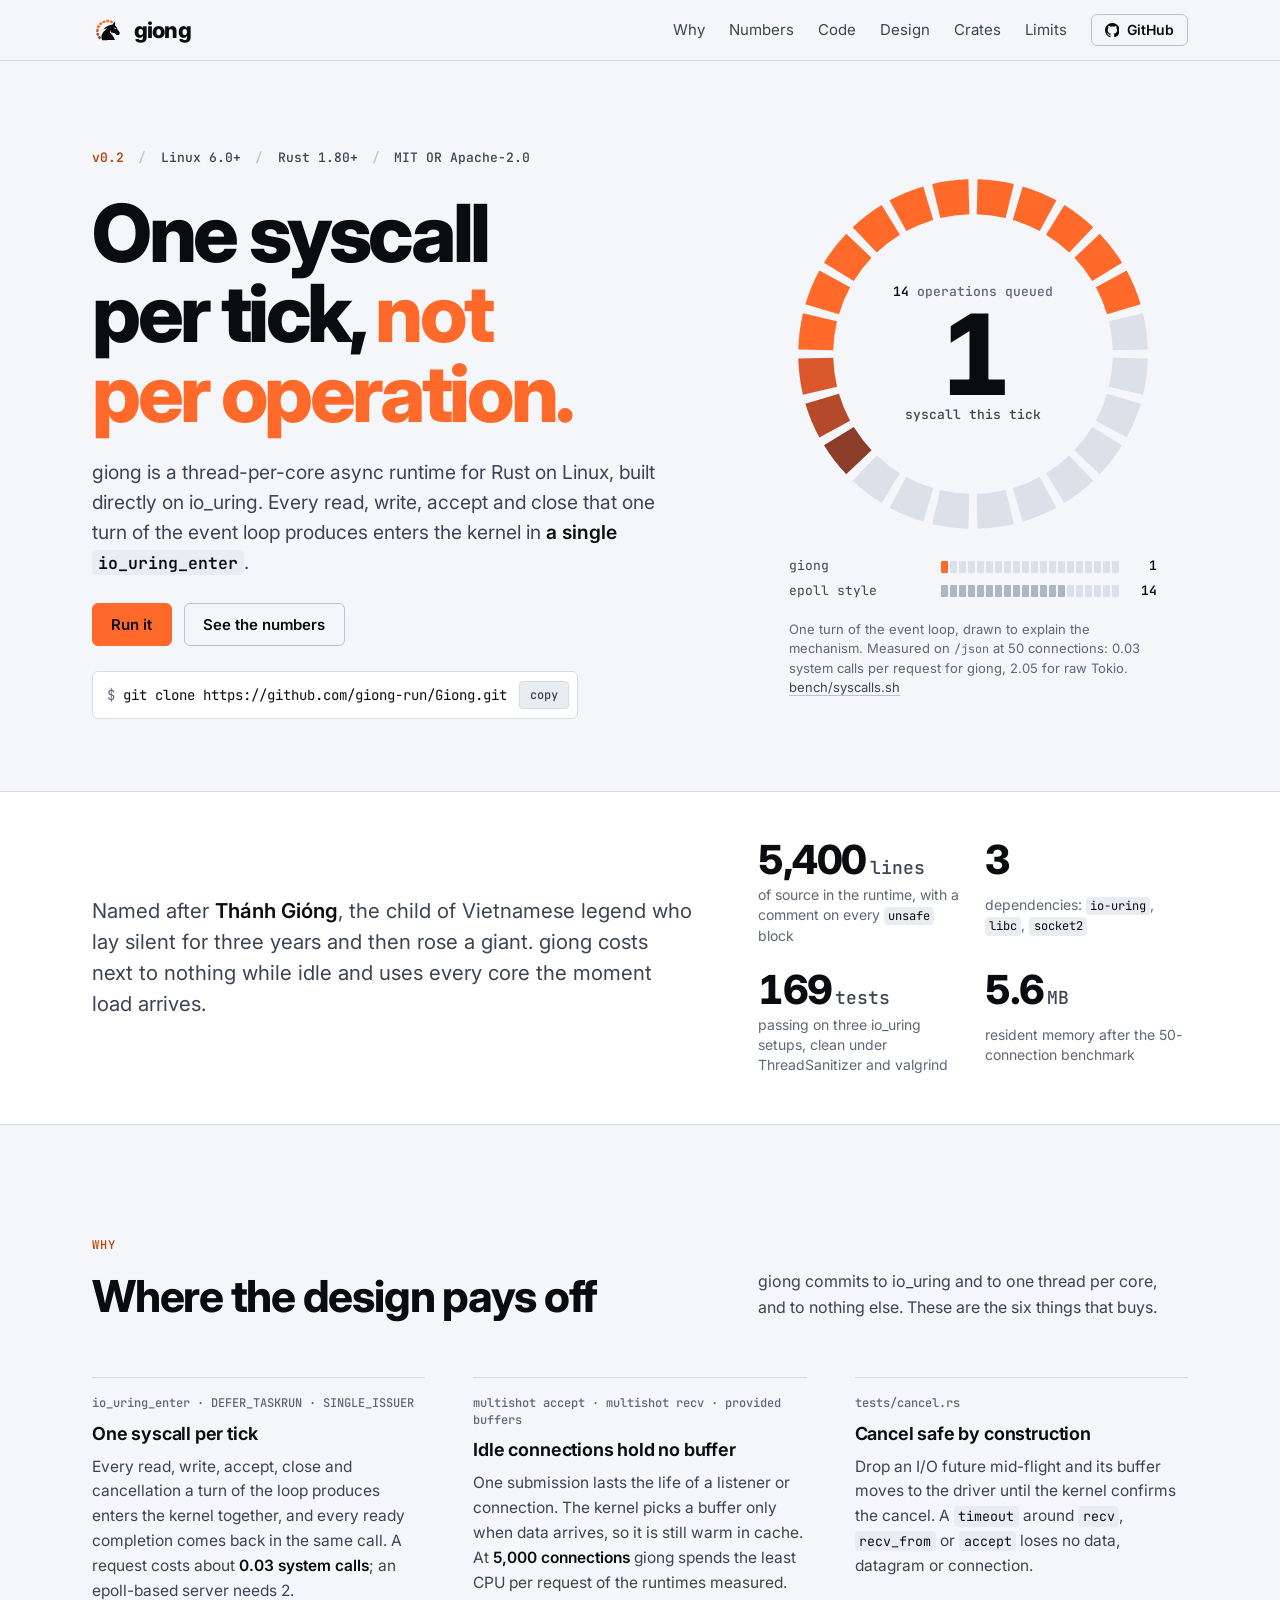
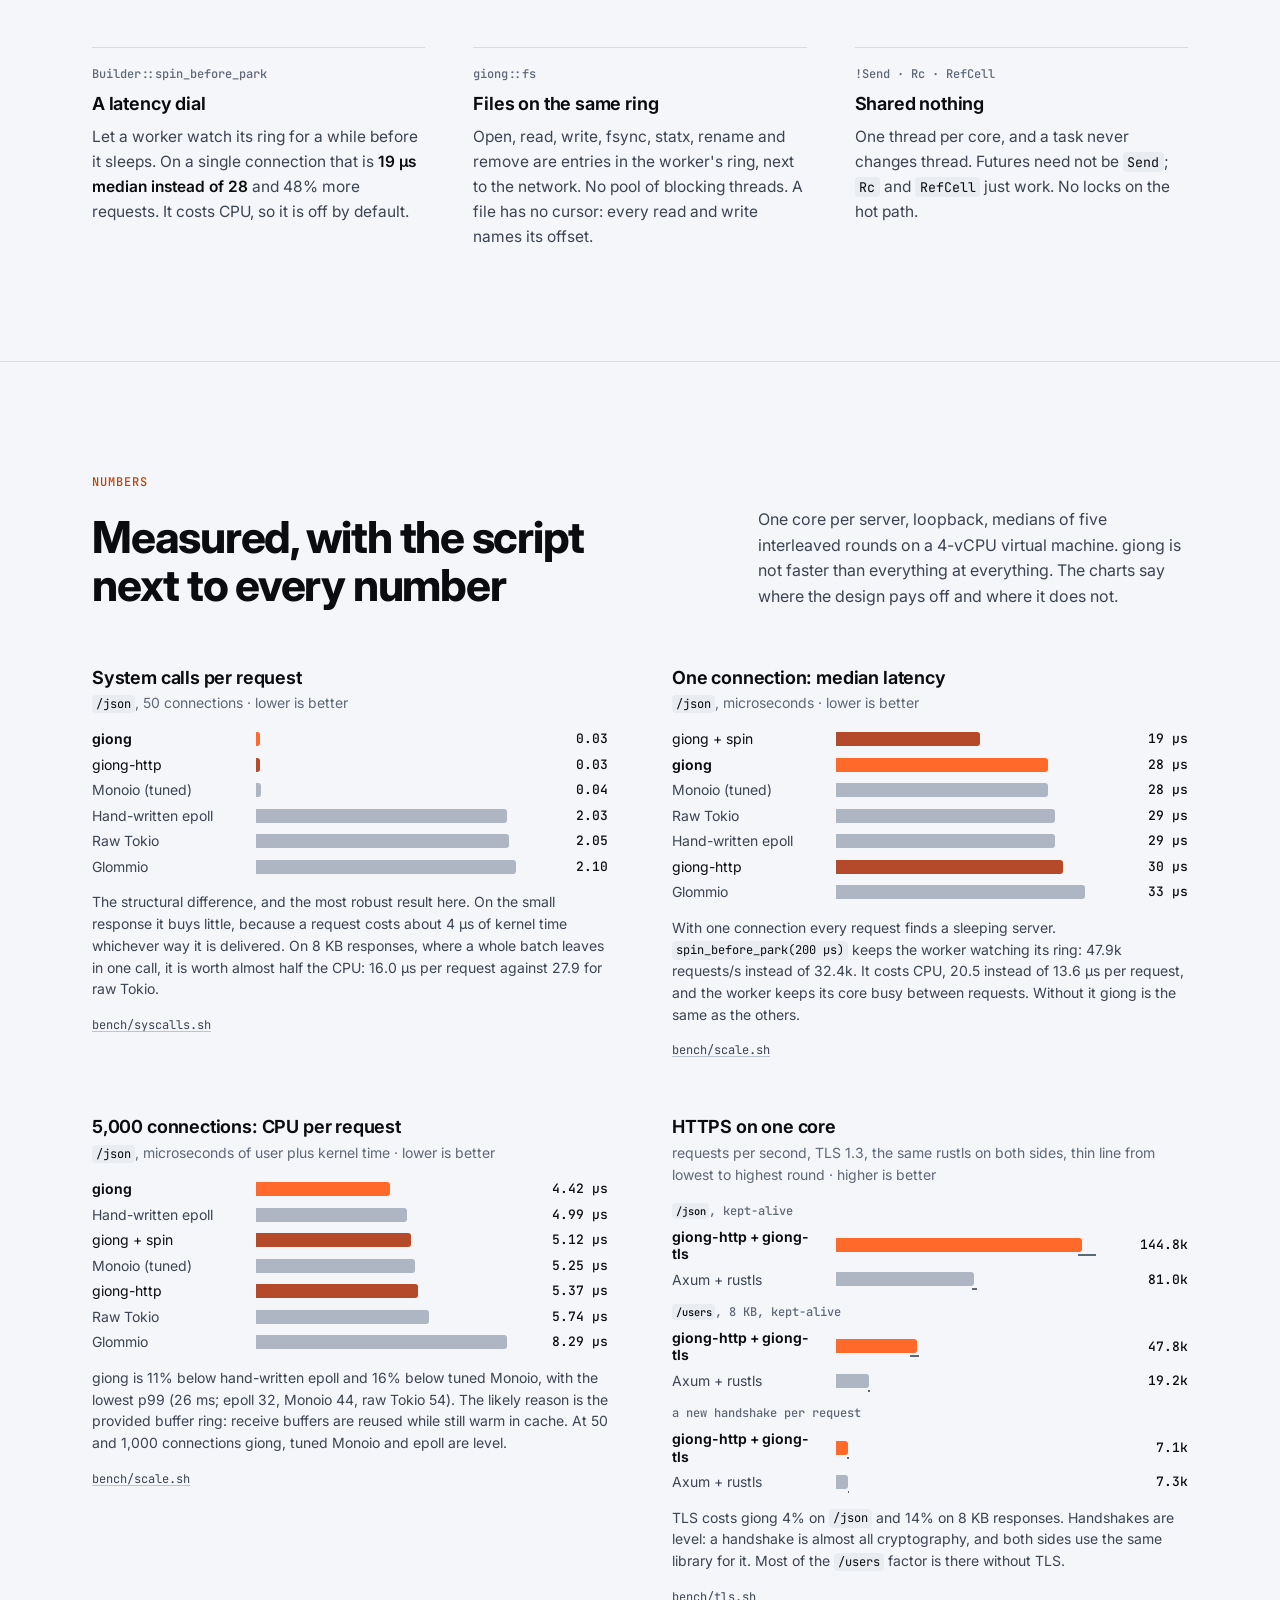
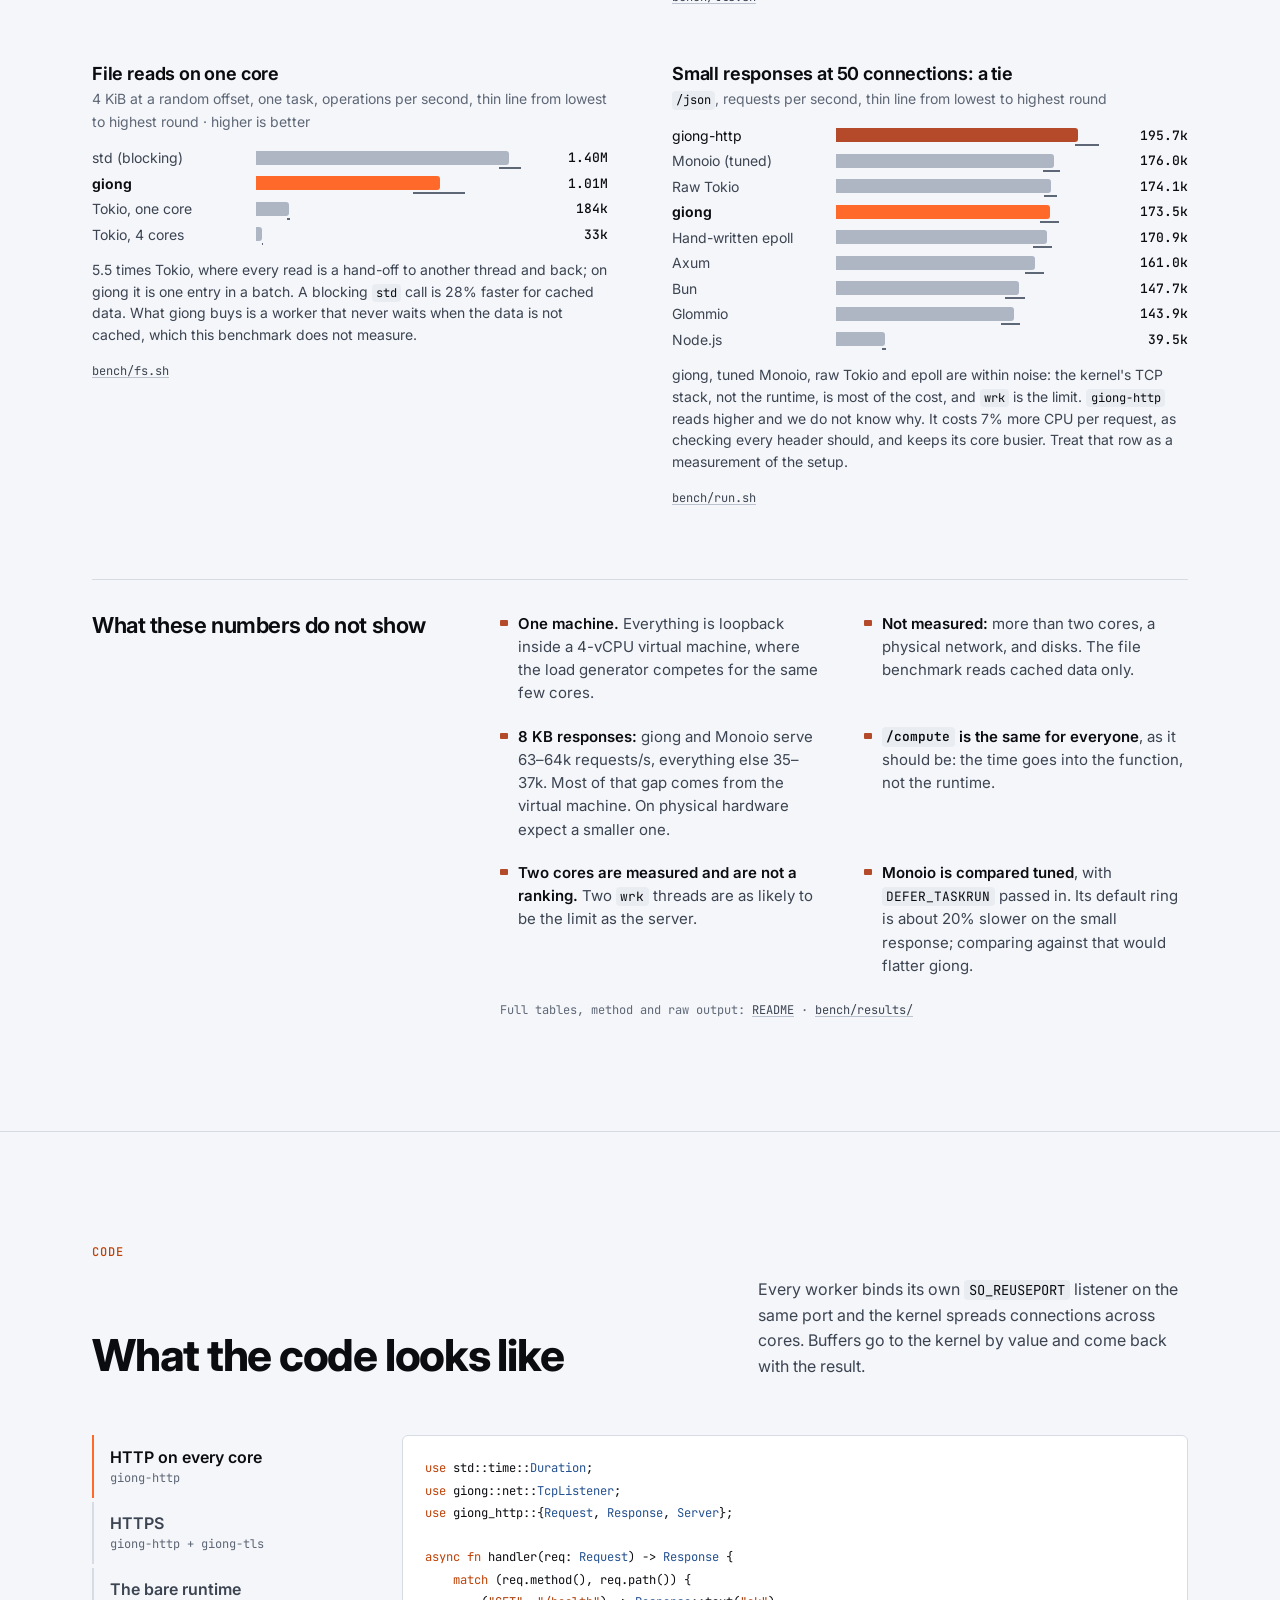
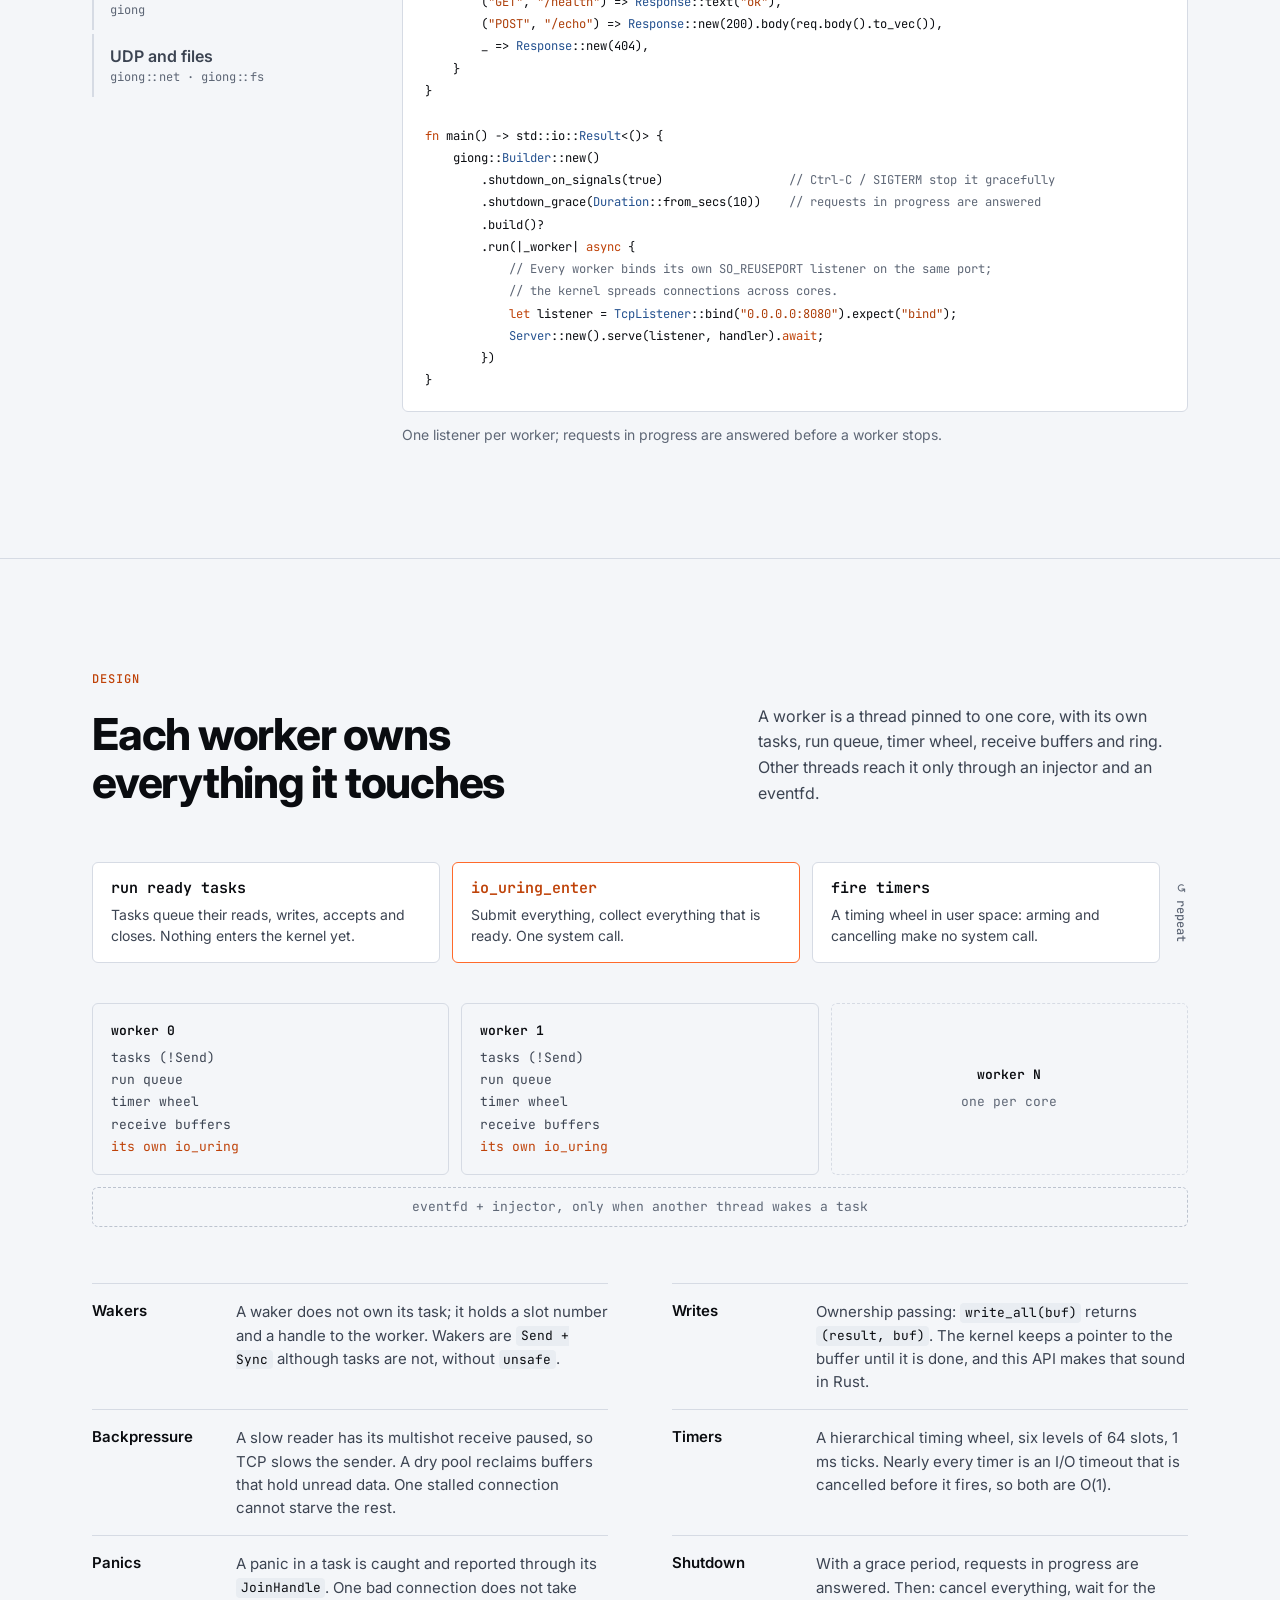
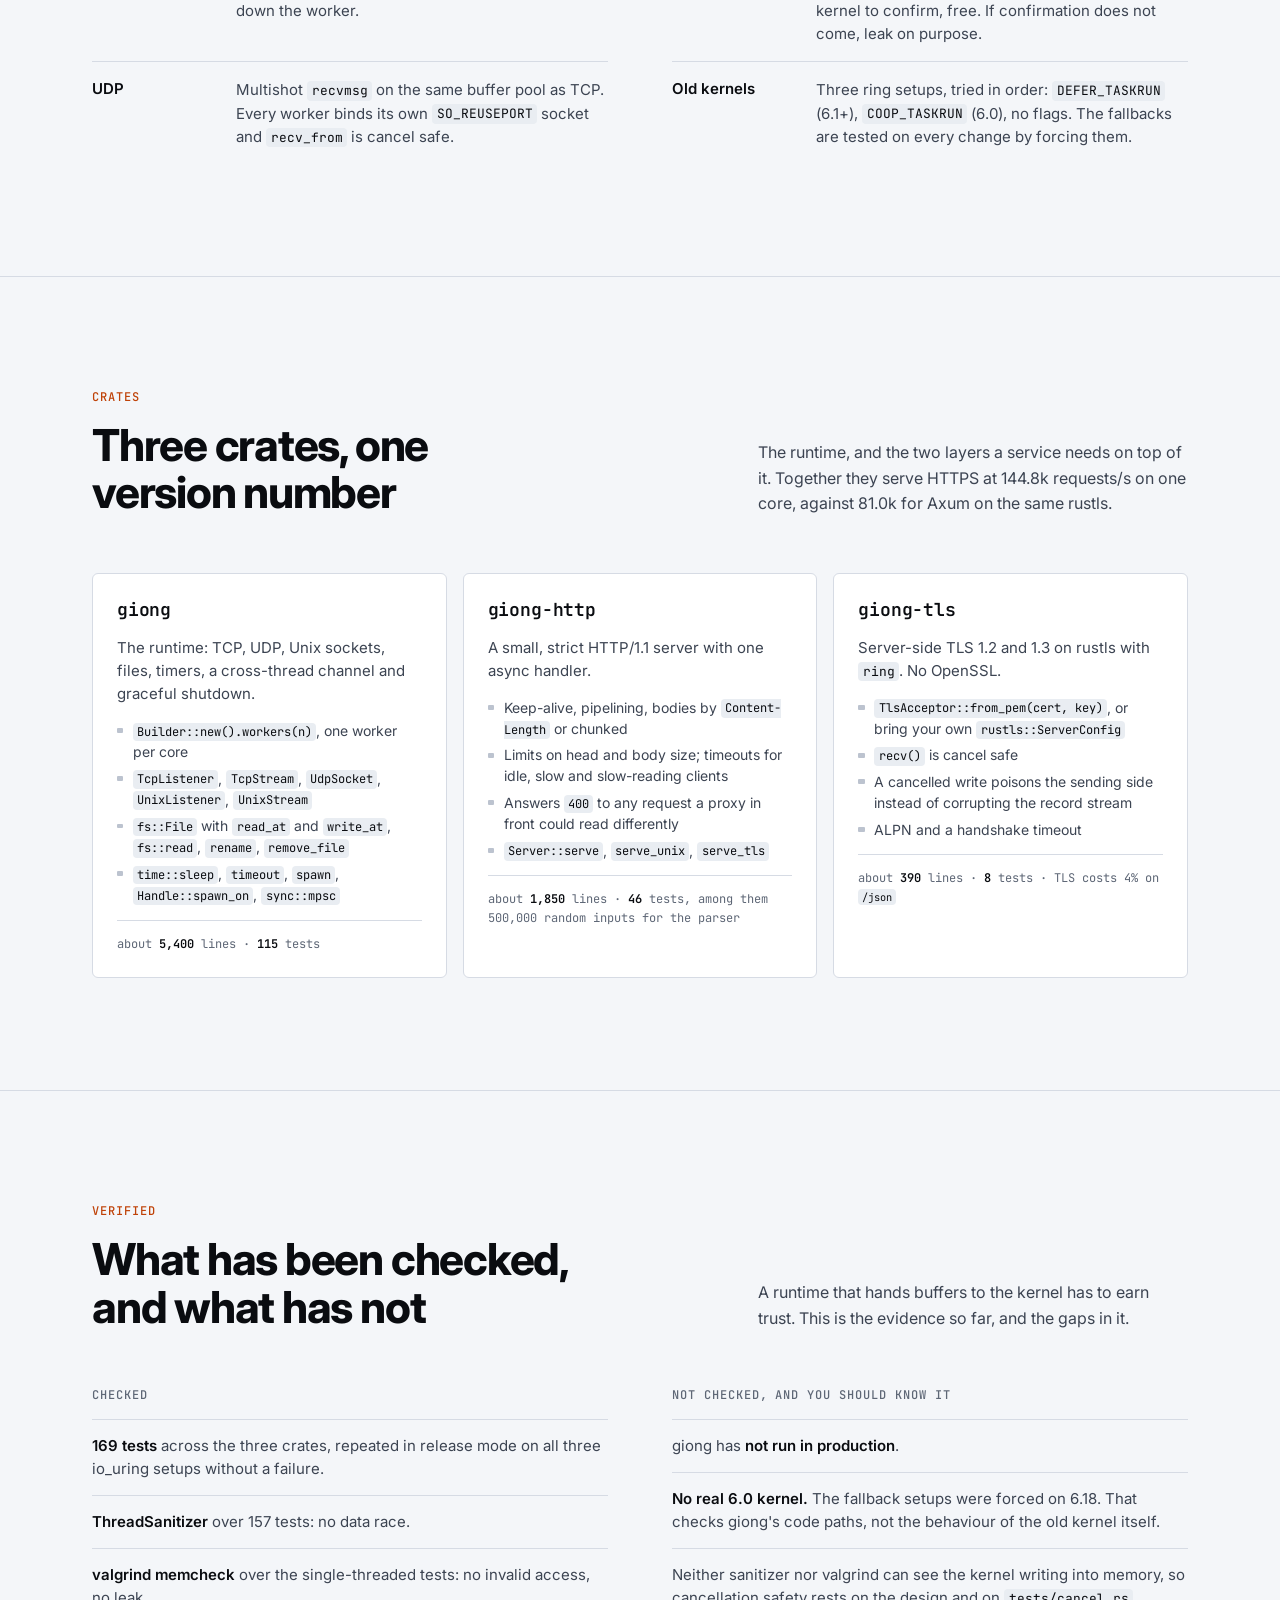
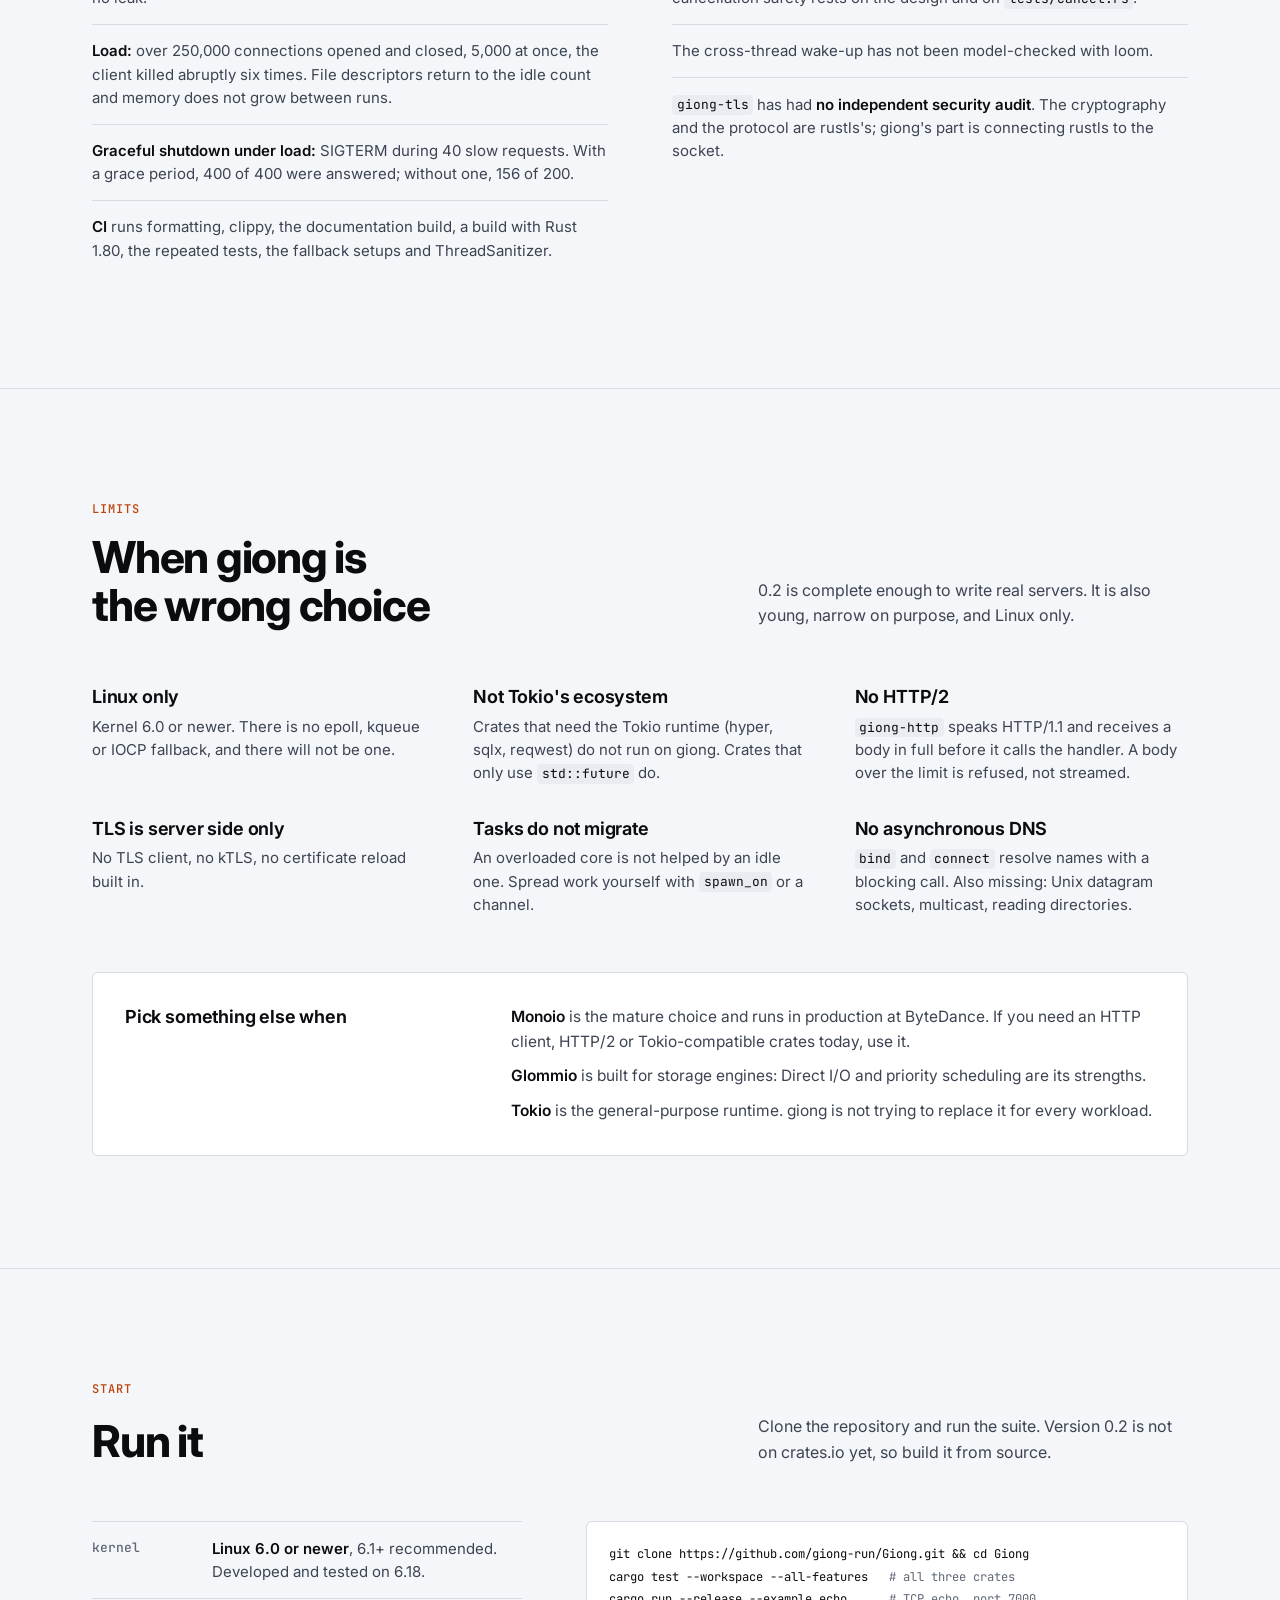
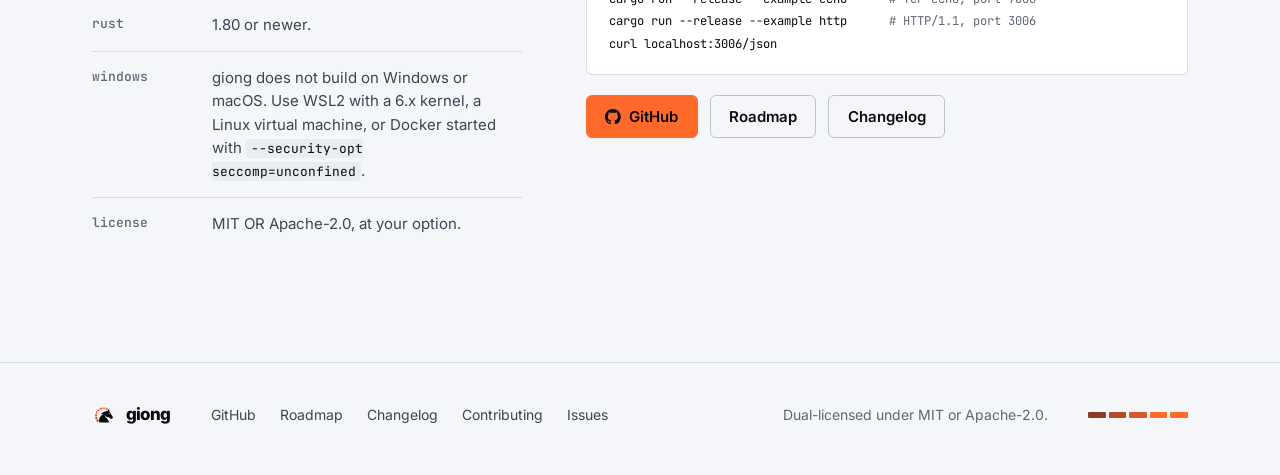
==== site/public/index.html @ 7042d16d "docs(site): add the giong.run landing page One static page in English, generated by site/build.py in" ====
<!doctype html>
<html lang="en">
<head>
<meta charset="utf-8">
<meta name="viewport" content="width=device-width, initial-scale=1, viewport-fit=cover">
<title>giong: a thread-per-core async runtime for Linux on io_uring</title>
<meta name="description" content="giong is a thread-per-core async runtime for Rust on Linux, built directly on io_uring. One syscall per tick, not per operation. TCP, UDP, Unix sockets, files, HTTP/1.1 and TLS.">
<link rel="canonical" href="https://giong.run/">
<meta name="theme-color" content="#0A0C10" media="(prefers-color-scheme: dark)">
<meta name="theme-color" content="#F4F6F9" media="(prefers-color-scheme: light)">
<meta property="og:type" content="website">
<meta property="og:site_name" content="giong">
<meta property="og:title" content="giong: a thread-per-core async runtime for Linux on io_uring">
<meta property="og:description" content="giong is a thread-per-core async runtime for Rust on Linux, built directly on io_uring. One syscall per tick, not per operation. TCP, UDP, Unix sockets, files, HTTP/1.1 and TLS.">
<meta property="og:url" content="https://giong.run/">
<meta property="og:image" content="https://giong.run/assets/social-preview.png">
<meta property="og:image:width" content="1280">
<meta property="og:image:height" content="640">
<meta property="og:locale" content="en_US">
<meta name="twitter:card" content="summary_large_image">
<link rel="icon" href="assets/favicon.ico" sizes="any">
<link rel="icon" href="assets/giong-icon.svg" type="image/svg+xml">
<link rel="apple-touch-icon" href="assets/giong-icon-180.png">
<link rel="preload" href="fonts/inter-latin.woff2" as="font" type="font/woff2" crossorigin>
<link rel="stylesheet" href="styles.css">
<script>document.documentElement.classList.add("js")</script>
</head>
<body>
<a class="skip" href="#main">Skip to content</a>

<header class="nav">
  <div class="wrap nav-in">
    <a class="brand" href="#" aria-label="giong"><picture><source media="(prefers-color-scheme: light)" srcset="assets/giong-mark-light.svg"><img src="assets/giong-mark.svg" alt="" width="32" height="32"></picture><span>giong</span></a>
    <nav class="nav-links" aria-label="Sections"><a href="#why">Why</a><a href="#numbers">Numbers</a><a href="#code">Code</a><a href="#design">Design</a><a href="#crates">Crates</a><a href="#limits">Limits</a></nav>
    <div class="nav-side">
      <a class="btn btn-sm" href="https://github.com/giong-run/Giong"><svg viewBox="0 0 16 16" aria-hidden="true"><path d="M8 0C3.58 0 0 3.58 0 8c0 3.54 2.29 6.53 5.47 7.59.4.07.55-.17.55-.38 0-.19-.01-.82-.01-1.49-2.01.37-2.53-.49-2.69-.94-.09-.23-.48-.94-.82-1.13-.28-.15-.68-.52-.01-.53.63-.01 1.08.58 1.23.82.72 1.21 1.87.87 2.33.66.07-.52.28-.87.51-1.07-1.78-.2-3.64-.89-3.64-3.95 0-.87.31-1.59.82-2.15-.08-.2-.36-1.02.08-2.12 0 0 .67-.21 2.2.82.64-.18 1.32-.27 2-.27s1.36.09 2 .27c1.53-1.04 2.2-.82 2.2-.82.44 1.1.16 1.92.08 2.12.51.56.82 1.27.82 2.15 0 3.07-1.87 3.75-3.65 3.95.29.25.54.73.54 1.48 0 1.07-.01 1.93-.01 2.2 0 .21.15.46.55.38A8.01 8.01 0 0 0 16 8c0-4.42-3.58-8-8-8Z"/></svg><span>GitHub</span></a>
    </div>
  </div>
</header>

<main id="main">
<section class="hero">
  <div class="wrap hero-grid">
    <div class="hero-copy">
      <p class="status"><span><b>v0.2</b></span><span>Linux 6.0+</span><span>Rust 1.80+</span><span>MIT OR Apache-2.0</span></p>
      <h1>One syscall per tick, <em>not per operation.</em></h1>
      <p class="lede">giong is a thread-per-core async runtime for Rust on Linux, built directly on io_uring. Every read, write, accept and close that one turn of the event loop produces enters the kernel in <strong>a single <code>io_uring_enter</code></strong>.</p>
      <div class="cta">
        <a class="btn btn-main" href="#start">Run it</a>
        <a class="btn" href="#numbers">See the numbers</a>
      </div>
      <div class="cmd"><code id="clone">git clone https://github.com/giong-run/Giong.git</code><button class="copy" type="button" data-copy="clone" data-done="copied">copy</button></div>
    </div>

    <figure class="tick" id="tick" data-unit1="syscall this tick" data-unitn="syscalls this tick">
      <div class="tick-ring" role="img" aria-label="Illustration: the operations of one turn of the event loop enter the kernel in one system call.">
        <svg viewBox="0 0 400 400" aria-hidden="true"><path class="seg on a1" d="M62.2 330.8A190 190 0 0 1 38.0 299.3L70.4 279.4A152 152 0 0 0 89.7 304.6Z"/><path class="seg on a2" d="M33.0 290.7A190 190 0 0 1 17.8 254.0L54.3 243.2A152 152 0 0 0 66.4 272.5Z"/><path class="seg on a3" d="M15.2 244.4A190 190 0 0 1 10.1 205.0L48.1 204.0A152 152 0 0 0 52.2 235.5Z"/><path class="seg on" d="M10.1 195.0A190 190 0 0 1 15.2 155.6L52.2 164.5A152 152 0 0 0 48.1 196.0Z"/><path class="seg on" d="M17.8 146.0A190 190 0 0 1 33.0 109.3L66.4 127.5A152 152 0 0 0 54.3 156.8Z"/><path class="seg on" d="M38.0 100.7A190 190 0 0 1 62.2 69.2L89.7 95.4A152 152 0 0 0 70.4 120.6Z"/><path class="seg on" d="M69.2 62.2A190 190 0 0 1 100.7 38.0L120.6 70.4A152 152 0 0 0 95.4 89.7Z"/><path class="seg on" d="M109.3 33.0A190 190 0 0 1 146.0 17.8L156.8 54.3A152 152 0 0 0 127.5 66.4Z"/><path class="seg on" d="M155.6 15.2A190 190 0 0 1 195.0 10.1L196.0 48.1A152 152 0 0 0 164.5 52.2Z"/><path class="seg on" d="M205.0 10.1A190 190 0 0 1 244.4 15.2L235.5 52.2A152 152 0 0 0 204.0 48.1Z"/><path class="seg on" d="M254.0 17.8A190 190 0 0 1 290.7 33.0L272.5 66.4A152 152 0 0 0 243.2 54.3Z"/><path class="seg on" d="M299.3 38.0A190 190 0 0 1 330.8 62.2L304.6 89.7A152 152 0 0 0 279.4 70.4Z"/><path class="seg on" d="M337.8 69.2A190 190 0 0 1 362.0 100.7L329.6 120.6A152 152 0 0 0 310.3 95.4Z"/><path class="seg on" d="M367.0 109.3A190 190 0 0 1 382.2 146.0L345.7 156.8A152 152 0 0 0 333.6 127.5Z"/><path class="seg" d="M384.8 155.6A190 190 0 0 1 389.9 195.0L351.9 196.0A152 152 0 0 0 347.8 164.5Z"/><path class="seg" d="M389.9 205.0A190 190 0 0 1 384.8 244.4L347.8 235.5A152 152 0 0 0 351.9 204.0Z"/><path class="seg" d="M382.2 254.0A190 190 0 0 1 367.0 290.7L333.6 272.5A152 152 0 0 0 345.7 243.2Z"/><path class="seg" d="M362.0 299.3A190 190 0 0 1 337.8 330.8L310.3 304.6A152 152 0 0 0 329.6 279.4Z"/><path class="seg" d="M330.8 337.8A190 190 0 0 1 299.3 362.0L279.4 329.6A152 152 0 0 0 304.6 310.3Z"/><path class="seg" d="M290.7 367.0A190 190 0 0 1 254.0 382.2L243.2 345.7A152 152 0 0 0 272.5 333.6Z"/><path class="seg" d="M244.4 384.8A190 190 0 0 1 205.0 389.9L204.0 351.9A152 152 0 0 0 235.5 347.8Z"/><path class="seg" d="M195.0 389.9A190 190 0 0 1 155.6 384.8L164.5 347.8A152 152 0 0 0 196.0 351.9Z"/><path class="seg" d="M146.0 382.2A190 190 0 0 1 109.3 367.0L127.5 333.6A152 152 0 0 0 156.8 345.7Z"/><path class="seg" d="M100.7 362.0A190 190 0 0 1 69.2 337.8L95.4 310.3A152 152 0 0 0 120.6 329.6Z"/></svg>
        <div class="tick-core" aria-hidden="true">
          <span class="tick-ops"><b data-ops>14</b> operations queued</span>
          <span class="tick-num" data-sys>1</span>
          <span class="tick-unit" data-unit>syscall this tick</span>
        </div>
      </div>
      <div class="vs" aria-hidden="true">
        <div class="vs-row is-giong"><span>giong</span><span class="vs-marks" data-marks-giong><i class="on"></i><i></i><i></i><i></i><i></i><i></i><i></i><i></i><i></i><i></i><i></i><i></i><i></i><i></i><i></i><i></i><i></i><i></i><i></i><i></i></span><b data-n-giong>1</b></div>
        <div class="vs-row"><span>epoll style</span><span class="vs-marks" data-marks-epoll><i class="on"></i><i class="on"></i><i class="on"></i><i class="on"></i><i class="on"></i><i class="on"></i><i class="on"></i><i class="on"></i><i class="on"></i><i class="on"></i><i class="on"></i><i class="on"></i><i class="on"></i><i class="on"></i><i></i><i></i><i></i><i></i><i></i><i></i></span><b data-n-epoll>14</b></div>
      </div>
      <figcaption>One turn of the event loop, drawn to explain the mechanism. Measured on <code>/json</code> at 50 connections: 0.03 system calls per request for giong, 2.05 for raw Tokio. <a href="https://github.com/giong-run/Giong/blob/main/bench/syscalls.sh">bench/syscalls.sh</a></figcaption>
    </figure>
  </div>
</section>

<section class="legend">
  <div class="wrap legend-in">
    <p>Named after <strong>Thánh Gióng</strong>, the child of Vietnamese legend who lay silent for three years and then rose a giant. giong costs next to nothing while idle and uses every core the moment load arrives.</p>
    <dl class="idle"><div><dt>5,400<small>lines</small></dt><dd>of source in the runtime, with a comment on every <code>unsafe</code> block</dd></div><div><dt>3</dt><dd>dependencies: <code>io-uring</code>, <code>libc</code>, <code>socket2</code></dd></div><div><dt>169<small>tests</small></dt><dd>passing on three io_uring setups, clean under ThreadSanitizer and valgrind</dd></div><div><dt>5.6<small>MB</small></dt><dd>resident memory after the 50-connection benchmark</dd></div></dl>
  </div>
</section>

<section class="sec" id="why">
  <div class="wrap">
    <header class="sec-head"><p class="eyebrow">why</p><h2>Where the design pays off</h2><p class="sec-lede">giong commits to io_uring and to one thread per core, and to nothing else. These are the six things that buys.</p></header>
    <div class="pillars"><article class="pillar"><p class="tag">io_uring_enter · DEFER_TASKRUN · SINGLE_ISSUER</p><h3>One syscall per tick</h3><p>Every read, write, accept, close and cancellation a turn of the loop produces enters the kernel together, and every ready completion comes back in the same call. A request costs about <strong>0.03 system calls</strong>; an epoll-based server needs 2.</p></article><article class="pillar"><p class="tag">multishot accept · multishot recv · provided buffers</p><h3>Idle connections hold no buffer</h3><p>One submission lasts the life of a listener or connection. The kernel picks a buffer only when data arrives, so it is still warm in cache. At <strong>5,000 connections</strong> giong spends the least CPU per request of the runtimes measured.</p></article><article class="pillar"><p class="tag">tests/cancel.rs</p><h3>Cancel safe by construction</h3><p>Drop an I/O future mid-flight and its buffer moves to the driver until the kernel confirms the cancel. A <code>timeout</code> around <code>recv</code>, <code>recv_from</code> or <code>accept</code> loses no data, datagram or connection.</p></article><article class="pillar"><p class="tag">Builder::spin_before_park</p><h3>A latency dial</h3><p>Let a worker watch its ring for a while before it sleeps. On a single connection that is <strong>19 µs median instead of 28</strong> and 48% more requests. It costs CPU, so it is off by default.</p></article><article class="pillar"><p class="tag">giong::fs</p><h3>Files on the same ring</h3><p>Open, read, write, fsync, statx, rename and remove are entries in the worker's ring, next to the network. No pool of blocking threads. A file has no cursor: every read and write names its offset.</p></article><article class="pillar"><p class="tag">!Send · Rc · RefCell</p><h3>Shared nothing</h3><p>One thread per core, and a task never changes thread. Futures need not be <code>Send</code>; <code>Rc</code> and <code>RefCell</code> just work. No locks on the hot path.</p></article></div>
  </div>
</section>

<section class="sec" id="numbers">
  <div class="wrap">
    <header class="sec-head"><p class="eyebrow">numbers</p><h2>Measured, with the script next to every number</h2><p class="sec-lede">One core per server, loopback, medians of five interleaved rounds on a 4-vCPU virtual machine. giong is not faster than everything at everything. The charts say where the design pays off and where it does not.</p></header>
    <div class="charts"><figure class="chart"><figcaption class="chart-head"><h3>System calls per request</h3><p class="chart-sub"><code>/json</code>, 50 connections · lower is better</p></figcaption><ol class="bars"><li class="bar is-giong"><span class="bar-name">giong</span><span class="bar-track"><span class="bar-fill" style="--v:1.36"></span></span><span class="bar-val">0.03</span></li><li class="bar is-alt"><span class="bar-name">giong-http</span><span class="bar-track"><span class="bar-fill" style="--v:1.36"></span></span><span class="bar-val">0.03</span></li><li class="bar"><span class="bar-name">Monoio (tuned)</span><span class="bar-track"><span class="bar-fill" style="--v:1.82"></span></span><span class="bar-val">0.04</span></li><li class="bar"><span class="bar-name">Hand-written epoll</span><span class="bar-track"><span class="bar-fill" style="--v:92.27"></span></span><span class="bar-val">2.03</span></li><li class="bar"><span class="bar-name">Raw Tokio</span><span class="bar-track"><span class="bar-fill" style="--v:93.18"></span></span><span class="bar-val">2.05</span></li><li class="bar"><span class="bar-name">Glommio</span><span class="bar-track"><span class="bar-fill" style="--v:95.45"></span></span><span class="bar-val">2.10</span></li></ol><p class="chart-note">The structural difference, and the most robust result here. On the small response it buys little, because a request costs about 4 µs of kernel time whichever way it is delivered. On 8 KB responses, where a whole batch leaves in one call, it is worth almost half the CPU: 16.0 µs per request against 27.9 for raw Tokio.</p><p class="chart-src"><a href="https://github.com/giong-run/Giong/blob/main/bench/syscalls.sh">bench/syscalls.sh</a></p></figure><figure class="chart"><figcaption class="chart-head"><h3>One connection: median latency</h3><p class="chart-sub"><code>/json</code>, microseconds · lower is better</p></figcaption><ol class="bars"><li class="bar is-alt"><span class="bar-name">giong + spin</span><span class="bar-track"><span class="bar-fill" style="--v:52.78"></span></span><span class="bar-val">19 µs</span></li><li class="bar is-giong"><span class="bar-name">giong</span><span class="bar-track"><span class="bar-fill" style="--v:77.78"></span></span><span class="bar-val">28 µs</span></li><li class="bar"><span class="bar-name">Monoio (tuned)</span><span class="bar-track"><span class="bar-fill" style="--v:77.78"></span></span><span class="bar-val">28 µs</span></li><li class="bar"><span class="bar-name">Raw Tokio</span><span class="bar-track"><span class="bar-fill" style="--v:80.56"></span></span><span class="bar-val">29 µs</span></li><li class="bar"><span class="bar-name">Hand-written epoll</span><span class="bar-track"><span class="bar-fill" style="--v:80.56"></span></span><span class="bar-val">29 µs</span></li><li class="bar is-alt"><span class="bar-name">giong-http</span><span class="bar-track"><span class="bar-fill" style="--v:83.33"></span></span><span class="bar-val">30 µs</span></li><li class="bar"><span class="bar-name">Glommio</span><span class="bar-track"><span class="bar-fill" style="--v:91.67"></span></span><span class="bar-val">33 µs</span></li></ol><p class="chart-note">With one connection every request finds a sleeping server. <code>spin_before_park(200 µs)</code> keeps the worker watching its ring: 47.9k requests/s instead of 32.4k. It costs CPU, 20.5 instead of 13.6 µs per request, and the worker keeps its core busy between requests. Without it giong is the same as the others.</p><p class="chart-src"><a href="https://github.com/giong-run/Giong/blob/main/bench/scale.sh">bench/scale.sh</a></p></figure><figure class="chart"><figcaption class="chart-head"><h3>5,000 connections: CPU per request</h3><p class="chart-sub"><code>/json</code>, microseconds of user plus kernel time · lower is better</p></figcaption><ol class="bars"><li class="bar is-giong"><span class="bar-name">giong</span><span class="bar-track"><span class="bar-fill" style="--v:49.11"></span></span><span class="bar-val">4.42 µs</span></li><li class="bar"><span class="bar-name">Hand-written epoll</span><span class="bar-track"><span class="bar-fill" style="--v:55.44"></span></span><span class="bar-val">4.99 µs</span></li><li class="bar is-alt"><span class="bar-name">giong + spin</span><span class="bar-track"><span class="bar-fill" style="--v:56.89"></span></span><span class="bar-val">5.12 µs</span></li><li class="bar"><span class="bar-name">Monoio (tuned)</span><span class="bar-track"><span class="bar-fill" style="--v:58.33"></span></span><span class="bar-val">5.25 µs</span></li><li class="bar is-alt"><span class="bar-name">giong-http</span><span class="bar-track"><span class="bar-fill" style="--v:59.67"></span></span><span class="bar-val">5.37 µs</span></li><li class="bar"><span class="bar-name">Raw Tokio</span><span class="bar-track"><span class="bar-fill" style="--v:63.78"></span></span><span class="bar-val">5.74 µs</span></li><li class="bar"><span class="bar-name">Glommio</span><span class="bar-track"><span class="bar-fill" style="--v:92.11"></span></span><span class="bar-val">8.29 µs</span></li></ol><p class="chart-note">giong is 11% below hand-written epoll and 16% below tuned Monoio, with the lowest p99 (26 ms; epoll 32, Monoio 44, raw Tokio 54). The likely reason is the provided buffer ring: receive buffers are reused while still warm in cache. At 50 and 1,000 connections giong, tuned Monoio and epoll are level.</p><p class="chart-src"><a href="https://github.com/giong-run/Giong/blob/main/bench/scale.sh">bench/scale.sh</a></p></figure><figure class="chart"><figcaption class="chart-head"><h3>HTTPS on one core</h3><p class="chart-sub">requests per second, TLS 1.3, the same rustls on both sides, thin line from lowest to highest round · higher is better</p></figcaption><ol class="bars"><li class="bar-group"><code>/json</code>, kept-alive</li><li class="bar is-giong"><span class="bar-name">giong-http + giong-tls</span><span class="bar-track"><span class="bar-fill" style="--v:90.50"></span><span class="bar-range" style="--lo:88.94;--hi:95.56"></span></span><span class="bar-val">144.8k</span></li><li class="bar"><span class="bar-name">Axum + rustls</span><span class="bar-track"><span class="bar-fill" style="--v:50.62"></span><span class="bar-range" style="--lo:50.12;--hi:51.75"></span></span><span class="bar-val">81.0k</span></li><li class="bar-group"><code>/users</code>, 8 KB, kept-alive</li><li class="bar is-giong"><span class="bar-name">giong-http + giong-tls</span><span class="bar-track"><span class="bar-fill" style="--v:29.88"></span><span class="bar-range" style="--lo:27.12;--hi:30.50"></span></span><span class="bar-val">47.8k</span></li><li class="bar"><span class="bar-name">Axum + rustls</span><span class="bar-track"><span class="bar-fill" style="--v:12.00"></span><span class="bar-range" style="--lo:11.69;--hi:12.38"></span></span><span class="bar-val">19.2k</span></li><li class="bar-group">a new handshake per request</li><li class="bar is-giong"><span class="bar-name">giong-http + giong-tls</span><span class="bar-track"><span class="bar-fill" style="--v:4.44"></span><span class="bar-range" style="--lo:4.19;--hi:4.69"></span></span><span class="bar-val">7.1k</span></li><li class="bar"><span class="bar-name">Axum + rustls</span><span class="bar-track"><span class="bar-fill" style="--v:4.56"></span><span class="bar-range" style="--lo:4.31;--hi:4.75"></span></span><span class="bar-val">7.3k</span></li></ol><p class="chart-note">TLS costs giong 4% on <code>/json</code> and 14% on 8 KB responses. Handshakes are level: a handshake is almost all cryptography, and both sides use the same library for it. Most of the <code>/users</code> factor is there without TLS.</p><p class="chart-src"><a href="https://github.com/giong-run/Giong/blob/main/bench/tls.sh">bench/tls.sh</a></p></figure><figure class="chart"><figcaption class="chart-head"><h3>File reads on one core</h3><p class="chart-sub">4 KiB at a random offset, one task, operations per second, thin line from lowest to highest round · higher is better</p></figcaption><ol class="bars"><li class="bar"><span class="bar-name">std (blocking)</span><span class="bar-track"><span class="bar-fill" style="--v:93.00"></span><span class="bar-range" style="--lo:89.47;--hi:97.60"></span></span><span class="bar-val">1.40M</span></li><li class="bar is-giong"><span class="bar-name">giong</span><span class="bar-track"><span class="bar-fill" style="--v:67.60"></span><span class="bar-range" style="--lo:57.87;--hi:76.87"></span></span><span class="bar-val">1.01M</span></li><li class="bar"><span class="bar-name">Tokio, one core</span><span class="bar-track"><span class="bar-fill" style="--v:12.27"></span><span class="bar-range" style="--lo:11.40;--hi:12.53"></span></span><span class="bar-val">184k</span></li><li class="bar"><span class="bar-name">Tokio, 4 cores</span><span class="bar-track"><span class="bar-fill" style="--v:2.20"></span><span class="bar-range" style="--lo:2.13;--hi:2.27"></span></span><span class="bar-val">33k</span></li></ol><p class="chart-note">5.5 times Tokio, where every read is a hand-off to another thread and back; on giong it is one entry in a batch. A blocking <code>std</code> call is 28% faster for cached data. What giong buys is a worker that never waits when the data is not cached, which this benchmark does not measure.</p><p class="chart-src"><a href="https://github.com/giong-run/Giong/blob/main/bench/fs.sh">bench/fs.sh</a></p></figure><figure class="chart"><figcaption class="chart-head"><h3>Small responses at 50 connections: a tie</h3><p class="chart-sub"><code>/json</code>, requests per second, thin line from lowest to highest round</p></figcaption><ol class="bars"><li class="bar is-alt"><span class="bar-name">giong-http</span><span class="bar-track"><span class="bar-fill" style="--v:88.95"></span><span class="bar-range" style="--lo:87.86;--hi:96.64"></span></span><span class="bar-val">195.7k</span></li><li class="bar"><span class="bar-name">Monoio (tuned)</span><span class="bar-track"><span class="bar-fill" style="--v:80.00"></span><span class="bar-range" style="--lo:76.00;--hi:82.50"></span></span><span class="bar-val">176.0k</span></li><li class="bar"><span class="bar-name">Raw Tokio</span><span class="bar-track"><span class="bar-fill" style="--v:79.14"></span><span class="bar-range" style="--lo:76.59;--hi:81.23"></span></span><span class="bar-val">174.1k</span></li><li class="bar is-giong"><span class="bar-name">giong</span><span class="bar-track"><span class="bar-fill" style="--v:78.86"></span><span class="bar-range" style="--lo:75.00;--hi:82.00"></span></span><span class="bar-val">173.5k</span></li><li class="bar"><span class="bar-name">Hand-written epoll</span><span class="bar-track"><span class="bar-fill" style="--v:77.68"></span><span class="bar-range" style="--lo:72.27;--hi:79.36"></span></span><span class="bar-val">170.9k</span></li><li class="bar"><span class="bar-name">Axum</span><span class="bar-track"><span class="bar-fill" style="--v:73.18"></span><span class="bar-range" style="--lo:69.64;--hi:76.32"></span></span><span class="bar-val">161.0k</span></li><li class="bar"><span class="bar-name">Bun</span><span class="bar-track"><span class="bar-fill" style="--v:67.14"></span><span class="bar-range" style="--lo:62.14;--hi:69.59"></span></span><span class="bar-val">147.7k</span></li><li class="bar"><span class="bar-name">Glommio</span><span class="bar-track"><span class="bar-fill" style="--v:65.41"></span><span class="bar-range" style="--lo:60.64;--hi:67.73"></span></span><span class="bar-val">143.9k</span></li><li class="bar"><span class="bar-name">Node.js</span><span class="bar-track"><span class="bar-fill" style="--v:17.95"></span><span class="bar-range" style="--lo:17.09;--hi:18.55"></span></span><span class="bar-val">39.5k</span></li></ol><p class="chart-note">giong, tuned Monoio, raw Tokio and epoll are within noise: the kernel's TCP stack, not the runtime, is most of the cost, and <code>wrk</code> is the limit. <code>giong-http</code> reads higher and we do not know why. It costs 7% more CPU per request, as checking every header should, and keeps its core busier. Treat that row as a measurement of the setup.</p><p class="chart-src"><a href="https://github.com/giong-run/Giong/blob/main/bench/run.sh">bench/run.sh</a></p></figure></div>
    <div class="caveats">
      <h3>What these numbers do not show</h3>
      <div>
        <ul><li><strong>One machine.</strong> Everything is loopback inside a 4-vCPU virtual machine, where the load generator competes for the same few cores.</li><li><strong>Not measured:</strong> more than two cores, a physical network, and disks. The file benchmark reads cached data only.</li><li><strong>8 KB responses:</strong> giong and Monoio serve 63–64k requests/s, everything else 35–37k. Most of that gap comes from the virtual machine. On physical hardware expect a smaller one.</li><li><strong><code>/compute</code> is the same for everyone</strong>, as it should be: the time goes into the function, not the runtime.</li><li><strong>Two cores are measured and are not a ranking.</strong> Two <code>wrk</code> threads are as likely to be the limit as the server.</li><li><strong>Monoio is compared tuned</strong>, with <code>DEFER_TASKRUN</code> passed in. Its default ring is about 20% slower on the small response; comparing against that would flatter giong.</li></ul>
        <p class="chart-src" style="margin-top:1.5rem">Full tables, method and raw output: <a href="https://github.com/giong-run/Giong#benchmarks">README</a> · <a href="https://github.com/giong-run/Giong/tree/main/bench/results">bench/results/</a></p>
      </div>
    </div>
  </div>
</section>

<section class="sec" id="code">
  <div class="wrap">
    <header class="sec-head"><p class="eyebrow">code</p><h2>What the code looks like</h2><p class="sec-lede">Every worker binds its own <code>SO_REUSEPORT</code> listener on the same port and the kernel spreads connections across cores. Buffers go to the kernel by value and come back with the result.</p></header>
    <div class="code-grid">
      <div class="tabs" role="tablist" aria-label="What the code looks like"><button class="tab" role="tab" id="tab-0" aria-controls="panel-0" aria-selected="true"><b>HTTP on every core</b><span>giong-http</span></button><button class="tab" role="tab" id="tab-1" aria-controls="panel-1" aria-selected="false"><b>HTTPS</b><span>giong-http + giong-tls</span></button><button class="tab" role="tab" id="tab-2" aria-controls="panel-2" aria-selected="false"><b>The bare runtime</b><span>giong</span></button><button class="tab" role="tab" id="tab-3" aria-controls="panel-3" aria-selected="false"><b>UDP and files</b><span>giong::net · giong::fs</span></button></div>
      <div class="panels"><div class="panel" role="tabpanel" id="panel-0" aria-labelledby="tab-0"><p class="panel-title">HTTP on every core · giong-http</p><pre class="code" tabindex="0"><code><span class="k">use</span> std::time::<span class="t">Duration</span>;
<span class="k">use</span> giong::net::<span class="t">TcpListener</span>;
<span class="k">use</span> giong_http::{<span class="t">Request</span>, <span class="t">Response</span>, <span class="t">Server</span>};

<span class="k">async</span> <span class="k">fn</span> handler(req: <span class="t">Request</span>) -&gt; <span class="t">Response</span> {
    <span class="k">match</span> (req.method(), req.path()) {
        (<span class="s">"GET"</span>, <span class="s">"/health"</span>) =&gt; <span class="t">Response</span>::text(<span class="s">"ok"</span>),
        (<span class="s">"POST"</span>, <span class="s">"/echo"</span>) =&gt; <span class="t">Response</span>::new(200).body(req.body().to_vec()),
        _ =&gt; <span class="t">Response</span>::new(404),
    }
}

<span class="k">fn</span> main() -&gt; std::io::<span class="t">Result</span>&lt;()&gt; {
    giong::<span class="t">Builder</span>::new()
        .shutdown_on_signals(true)                  <span class="c">// Ctrl-C / SIGTERM stop it gracefully</span>
        .shutdown_grace(<span class="t">Duration</span>::from_secs(10))    <span class="c">// requests in progress are answered</span>
        .build()?
        .run(|_worker| <span class="k">async</span> {
            <span class="c">// Every worker binds its own SO_REUSEPORT listener on the same port;</span>
            <span class="c">// the kernel spreads connections across cores.</span>
            <span class="k">let</span> listener = <span class="t">TcpListener</span>::bind(<span class="s">"0.0.0.0:8080"</span>).expect(<span class="s">"bind"</span>);
            <span class="t">Server</span>::new().serve(listener, handler).<span class="k">await</span>;
        })
}</code></pre><p class="panel-foot">One listener per worker; requests in progress are answered before a worker stops.</p></div><div class="panel" role="tabpanel" id="panel-1" aria-labelledby="tab-1"><p class="panel-title">HTTPS · giong-http + giong-tls</p><pre class="code" tabindex="0"><code><span class="k">let</span> acceptor = giong_tls::<span class="t">TlsAcceptor</span>::from_pem(
    &amp;std::fs::read(<span class="s">"cert.pem"</span>)?,
    &amp;std::fs::read(<span class="s">"key.pem"</span>)?,
)?;

<span class="c">// ... in each worker:</span>
<span class="k">let</span> listener = <span class="t">TcpListener</span>::bind(<span class="s">"0.0.0.0:8443"</span>).expect(<span class="s">"bind"</span>);
<span class="t">Server</span>::new().serve_tls(listener, acceptor.clone(), handler).<span class="k">await</span>;</code></pre><p class="panel-foot">Turn on the <code>tls</code> feature of <code>giong-http</code>. Handlers, limits, timeouts and graceful shutdown are the same as for plain HTTP.</p></div><div class="panel" role="tabpanel" id="panel-2" aria-labelledby="tab-2"><p class="panel-title">The bare runtime · giong</p><pre class="code" tabindex="0"><code><span class="k">use</span> giong::net::<span class="t">TcpListener</span>;

<span class="k">fn</span> main() -&gt; std::io::<span class="t">Result</span>&lt;()&gt; {
    giong::<span class="t">Builder</span>::new()
        .shutdown_on_signals(true)
        .build()?
        .run(|_worker| <span class="k">async</span> {
            <span class="k">let</span> listener = <span class="t">TcpListener</span>::bind(<span class="s">"0.0.0.0:8080"</span>).expect(<span class="s">"bind"</span>);
            <span class="k">while</span> <span class="k">let</span> <span class="t">Some</span>(<span class="t">Ok</span>(stream)) = giong::until_shutdown(listener.accept()).<span class="k">await</span> {
                giong::spawn(<span class="k">async</span> <span class="k">move</span> {
                    <span class="k">loop</span> {
                        <span class="k">let</span> <span class="t">Ok</span>(data) = stream.recv().<span class="k">await</span> <span class="k">else</span> { <span class="k">return</span> };
                        <span class="k">if</span> data.is_empty() { <span class="k">return</span> }       <span class="c">// peer closed</span>
                        <span class="k">let</span> reply = data.to_vec();
                        <span class="k">drop</span>(data);                          <span class="c">// buffer back to the pool</span>
                        <span class="k">if</span> stream.write_all(reply).<span class="k">await</span>.0.is_err() { <span class="k">return</span> }
                    }
                });
            }
        })
}</code></pre><p class="panel-foot"><code>recv()</code> lends a buffer from the worker's pool. An empty buffer means the peer closed the connection.</p></div><div class="panel" role="tabpanel" id="panel-3" aria-labelledby="tab-3"><p class="panel-title">UDP and files · giong::net · giong::fs</p><pre class="code" tabindex="0"><code><span class="k">use</span> giong::{fs, fs::<span class="t">File</span>, net::<span class="t">UdpSocket</span>};

<span class="k">async</span> <span class="k">fn</span> demo() -&gt; std::io::<span class="t">Result</span>&lt;()&gt; {
    <span class="k">let</span> socket = <span class="t">UdpSocket</span>::bind(<span class="s">"127.0.0.1:9000"</span>)?;
    <span class="k">let</span> (datagram, peer) = socket.recv_from().<span class="k">await</span>?;      <span class="c">// multishot, cancel safe</span>
    <span class="k">let</span> reply = datagram.to_vec();
    <span class="k">drop</span>(datagram);                                        <span class="c">// buffer back to the pool</span>
    socket.send_to(reply, peer).<span class="k">await</span>.0?;

    <span class="k">let</span> file = <span class="t">File</span>::create(<span class="s">"log.txt"</span>).<span class="k">await</span>?;
    file.write_all_at(<span class="s">b"hello\n"</span>.to_vec(), 0).<span class="k">await</span>.0?;
    file.sync_all().<span class="k">await</span>?;
    <span class="k">let</span> text = fs::read(<span class="s">"log.txt"</span>).<span class="k">await</span>?;
    assert_eq!(text, <span class="s">b"hello\n"</span>);
    fs::rename(<span class="s">"log.txt"</span>, <span class="s">"log.old"</span>).<span class="k">await</span>
}</code></pre><p class="panel-foot">Receiving borrows a buffer from the pool; whatever you hand to the kernel goes in by value and comes back with the result.</p></div></div>
    </div>
  </div>
</section>

<section class="sec" id="design">
  <div class="wrap">
    <header class="sec-head"><p class="eyebrow">design</p><h2>Each worker owns everything it touches</h2><p class="sec-lede">A worker is a thread pinned to one core, with its own tasks, run queue, timer wheel, receive buffers and ring. Other threads reach it only through an injector and an eventfd.</p></header>
    <div class="loop"><div class="loop-step"><b>run ready tasks</b><span>Tasks queue their reads, writes, accepts and closes. Nothing enters the kernel yet.</span></div><div class="loop-step is-enter"><b>io_uring_enter</b><span>Submit everything, collect everything that is ready. One system call.</span></div><div class="loop-step"><b>fire timers</b><span>A timing wheel in user space: arming and cancelling make no system call.</span></div><p class="loop-back">↺ repeat</p></div>
    <div class="workers"><div class="worker"><b>worker 0</b><ul><li>tasks (!Send)</li><li>run queue</li><li>timer wheel</li><li>receive buffers</li><li>its own io_uring</li></ul></div><div class="worker"><b>worker 1</b><ul><li>tasks (!Send)</li><li>run queue</li><li>timer wheel</li><li>receive buffers</li><li>its own io_uring</li></ul></div><div class="worker is-n"><b>worker N</b>one per core</div><p class="bus">eventfd + injector, only when another thread wakes a task</p></div>
    <dl class="decisions"><div><dt>Wakers</dt><dd>A waker does not own its task; it holds a slot number and a handle to the worker. Wakers are <code>Send + Sync</code> although tasks are not, without <code>unsafe</code>.</dd></div><div><dt>Writes</dt><dd>Ownership passing: <code>write_all(buf)</code> returns <code>(result, buf)</code>. The kernel keeps a pointer to the buffer until it is done, and this API makes that sound in Rust.</dd></div><div><dt>Backpressure</dt><dd>A slow reader has its multishot receive paused, so TCP slows the sender. A dry pool reclaims buffers that hold unread data. One stalled connection cannot starve the rest.</dd></div><div><dt>Timers</dt><dd>A hierarchical timing wheel, six levels of 64 slots, 1 ms ticks. Nearly every timer is an I/O timeout that is cancelled before it fires, so both are O(1).</dd></div><div><dt>Panics</dt><dd>A panic in a task is caught and reported through its <code>JoinHandle</code>. One bad connection does not take down the worker.</dd></div><div><dt>Shutdown</dt><dd>With a grace period, requests in progress are answered. Then: cancel everything, wait for the kernel to confirm, free. If confirmation does not come, leak on purpose.</dd></div><div><dt>UDP</dt><dd>Multishot <code>recvmsg</code> on the same buffer pool as TCP. Every worker binds its own <code>SO_REUSEPORT</code> socket and <code>recv_from</code> is cancel safe.</dd></div><div><dt>Old kernels</dt><dd>Three ring setups, tried in order: <code>DEFER_TASKRUN</code> (6.1+), <code>COOP_TASKRUN</code> (6.0), no flags. The fallbacks are tested on every change by forcing them.</dd></div></dl>
  </div>
</section>

<section class="sec" id="crates">
  <div class="wrap">
    <header class="sec-head"><p class="eyebrow">crates</p><h2>Three crates, one version number</h2><p class="sec-lede">The runtime, and the two layers a service needs on top of it. Together they serve HTTPS at 144.8k requests/s on one core, against 81.0k for Axum on the same rustls.</p></header>
    <div class="crates"><article class="crate"><h3>giong</h3><p>The runtime: TCP, UDP, Unix sockets, files, timers, a cross-thread channel and graceful shutdown.</p><ul><li><code>Builder::new().workers(n)</code>, one worker per core</li><li><code>TcpListener</code>, <code>TcpStream</code>, <code>UdpSocket</code>, <code>UnixListener</code>, <code>UnixStream</code></li><li><code>fs::File</code> with <code>read_at</code> and <code>write_at</code>, <code>fs::read</code>, <code>rename</code>, <code>remove_file</code></li><li><code>time::sleep</code>, <code>timeout</code>, <code>spawn</code>, <code>Handle::spawn_on</code>, <code>sync::mpsc</code></li></ul><p class="fact">about <b>5,400</b> lines · <b>115</b> tests</p></article><article class="crate"><h3>giong-http</h3><p>A small, strict HTTP/1.1 server with one async handler.</p><ul><li>Keep-alive, pipelining, bodies by <code>Content-Length</code> or chunked</li><li>Limits on head and body size; timeouts for idle, slow and slow-reading clients</li><li>Answers <code>400</code> to any request a proxy in front could read differently</li><li><code>Server::serve</code>, <code>serve_unix</code>, <code>serve_tls</code></li></ul><p class="fact">about <b>1,850</b> lines · <b>46</b> tests, among them 500,000 random inputs for the parser</p></article><article class="crate"><h3>giong-tls</h3><p>Server-side TLS 1.2 and 1.3 on rustls with <code>ring</code>. No OpenSSL.</p><ul><li><code>TlsAcceptor::from_pem(cert, key)</code>, or bring your own <code>rustls::ServerConfig</code></li><li><code>recv()</code> is cancel safe</li><li>A cancelled write poisons the sending side instead of corrupting the record stream</li><li>ALPN and a handshake timeout</li></ul><p class="fact">about <b>390</b> lines · <b>8</b> tests · TLS costs 4% on <code>/json</code></p></article></div>
  </div>
</section>

<section class="sec" id="verified">
  <div class="wrap">
    <header class="sec-head"><p class="eyebrow">verified</p><h2>What has been checked, and what has not</h2><p class="sec-lede">A runtime that hands buffers to the kernel has to earn trust. This is the evidence so far, and the gaps in it.</p></header>
    <div class="proof">
      <div class="proof-col"><h3>Checked</h3><ul><li><strong>169 tests</strong> across the three crates, repeated in release mode on all three io_uring setups without a failure.</li><li><strong>ThreadSanitizer</strong> over 157 tests: no data race.</li><li><strong>valgrind memcheck</strong> over the single-threaded tests: no invalid access, no leak.</li><li><strong>Load:</strong> over 250,000 connections opened and closed, 5,000 at once, the client killed abruptly six times. File descriptors return to the idle count and memory does not grow between runs.</li><li><strong>Graceful shutdown under load:</strong> SIGTERM during 40 slow requests. With a grace period, 400 of 400 were answered; without one, 156 of 200.</li><li><strong>CI</strong> runs formatting, clippy, the documentation build, a build with Rust 1.80, the repeated tests, the fallback setups and ThreadSanitizer.</li></ul></div>
      <div class="proof-col"><h3>Not checked, and you should know it</h3><ul><li>giong has <strong>not run in production</strong>.</li><li><strong>No real 6.0 kernel.</strong> The fallback setups were forced on 6.18. That checks giong's code paths, not the behaviour of the old kernel itself.</li><li>Neither sanitizer nor valgrind can see the kernel writing into memory, so cancellation safety rests on the design and on <code>tests/cancel.rs</code>.</li><li>The cross-thread wake-up has not been model-checked with loom.</li><li><code>giong-tls</code> has had <strong>no independent security audit</strong>. The cryptography and the protocol are rustls's; giong's part is connecting rustls to the socket.</li></ul></div>
    </div>
  </div>
</section>

<section class="sec" id="limits">
  <div class="wrap">
    <header class="sec-head"><p class="eyebrow">limits</p><h2>When giong is the wrong choice</h2><p class="sec-lede">0.2 is complete enough to write real servers. It is also young, narrow on purpose, and Linux only.</p></header>
    <div class="limits"><article class="limit"><h3>Linux only</h3><p>Kernel 6.0 or newer. There is no epoll, kqueue or IOCP fallback, and there will not be one.</p></article><article class="limit"><h3>Not Tokio's ecosystem</h3><p>Crates that need the Tokio runtime (hyper, sqlx, reqwest) do not run on giong. Crates that only use <code>std::future</code> do.</p></article><article class="limit"><h3>No HTTP/2</h3><p><code>giong-http</code> speaks HTTP/1.1 and receives a body in full before it calls the handler. A body over the limit is refused, not streamed.</p></article><article class="limit"><h3>TLS is server side only</h3><p>No TLS client, no kTLS, no certificate reload built in.</p></article><article class="limit"><h3>Tasks do not migrate</h3><p>An overloaded core is not helped by an idle one. Spread work yourself with <code>spawn_on</code> or a channel.</p></article><article class="limit"><h3>No asynchronous DNS</h3><p><code>bind</code> and <code>connect</code> resolve names with a blocking call. Also missing: Unix datagram sockets, multicast, reading directories.</p></article></div>
    <div class="else"><h3>Pick something else when</h3><div><p><strong>Monoio</strong> is the mature choice and runs in production at ByteDance. If you need an HTTP client, HTTP/2 or Tokio-compatible crates today, use it.</p><p><strong>Glommio</strong> is built for storage engines: Direct I/O and priority scheduling are its strengths.</p><p><strong>Tokio</strong> is the general-purpose runtime. giong is not trying to replace it for every workload.</p></div></div>
  </div>
</section>

<section class="sec" id="start">
  <div class="wrap">
    <header class="sec-head"><p class="eyebrow">start</p><h2>Run it</h2><p class="sec-lede">Clone the repository and run the suite. Version 0.2 is not on crates.io yet, so build it from source.</p></header>
    <div class="start">
      <dl class="reqs"><div><dt>kernel</dt><dd><strong>Linux 6.0 or newer</strong>, 6.1+ recommended. Developed and tested on 6.18.</dd></div><div><dt>rust</dt><dd>1.80 or newer.</dd></div><div><dt>windows</dt><dd>giong does not build on Windows or macOS. Use WSL2 with a 6.x kernel, a Linux virtual machine, or Docker started with <code>--security-opt seccomp=unconfined</code>.</dd></div><div><dt>license</dt><dd>MIT OR Apache-2.0, at your option.</dd></div></dl>
      <div>
        <pre class="code" tabindex="0"><code>git clone https://github.com/giong-run/Giong.git &amp;&amp; cd Giong
cargo test --workspace --all-features <span class="c">  # all three crates</span>
cargo run --release --example echo    <span class="c">  # TCP echo, port 7000</span>
cargo run --release --example http    <span class="c">  # HTTP/1.1, port 3006</span>
curl localhost:3006/json</code></pre>
        <div class="start-cta">
          <a class="btn btn-main" href="https://github.com/giong-run/Giong"><svg viewBox="0 0 16 16" aria-hidden="true"><path d="M8 0C3.58 0 0 3.58 0 8c0 3.54 2.29 6.53 5.47 7.59.4.07.55-.17.55-.38 0-.19-.01-.82-.01-1.49-2.01.37-2.53-.49-2.69-.94-.09-.23-.48-.94-.82-1.13-.28-.15-.68-.52-.01-.53.63-.01 1.08.58 1.23.82.72 1.21 1.87.87 2.33.66.07-.52.28-.87.51-1.07-1.78-.2-3.64-.89-3.64-3.95 0-.87.31-1.59.82-2.15-.08-.2-.36-1.02.08-2.12 0 0 .67-.21 2.2.82.64-.18 1.32-.27 2-.27s1.36.09 2 .27c1.53-1.04 2.2-.82 2.2-.82.44 1.1.16 1.92.08 2.12.51.56.82 1.27.82 2.15 0 3.07-1.87 3.75-3.65 3.95.29.25.54.73.54 1.48 0 1.07-.01 1.93-.01 2.2 0 .21.15.46.55.38A8.01 8.01 0 0 0 16 8c0-4.42-3.58-8-8-8Z"/></svg>GitHub</a>
          <a class="btn" href="https://github.com/giong-run/Giong/blob/main/ROADMAP.md">Roadmap</a>
          <a class="btn" href="https://github.com/giong-run/Giong/blob/main/CHANGELOG.md">Changelog</a>
        </div>
      </div>
    </div>
  </div>
</section>
</main>

<footer class="foot">
  <div class="wrap foot-in">
    <a class="brand" href="#" aria-label="giong"><picture><source media="(prefers-color-scheme: light)" srcset="assets/giong-mark-light.svg"><img src="assets/giong-mark.svg" alt="" width="24" height="24"></picture><span>giong</span></a>
    <nav class="foot-links" aria-label="Project">
      <a href="https://github.com/giong-run/Giong">GitHub</a>
      <a href="https://github.com/giong-run/Giong/blob/main/ROADMAP.md">Roadmap</a>
      <a href="https://github.com/giong-run/Giong/blob/main/CHANGELOG.md">Changelog</a>
      <a href="https://github.com/giong-run/Giong/blob/main/CONTRIBUTING.md">Contributing</a>
      <a href="https://github.com/giong-run/Giong/issues">Issues</a>
    </nav>
    <span>Dual-licensed under MIT or Apache-2.0.</span>
    <span class="ramp" aria-hidden="true"><i></i><i></i><i></i><i></i><i></i></span>
  </div>
</footer>

<script src="main.js" defer></script>
</body>
</html>
---- site/public/styles.css ----
/* giong.run
   Layout: one left-aligned column of full-width bands; each band opens with a
   two-column header (claim on the left, context on the right). The only loud
   element is the segmented ring in the hero; everything else stays quiet.
   Brand values come from assets/README.md in the repository. */

@font-face { font-family: "Inter"; font-style: normal; font-weight: 100 900; font-display: swap;
  src: url("fonts/inter-latin.woff2") format("woff2");
  unicode-range: U+0000-00FF, U+0131, U+0152-0153, U+02BB-02BC, U+02C6, U+02DA, U+02DC, U+0304, U+0308, U+0329, U+2000-206F, U+20AC, U+2122, U+2191, U+2193, U+2212, U+2215, U+FEFF, U+FFFD; }
@font-face { font-family: "Inter"; font-style: normal; font-weight: 100 900; font-display: swap;
  src: url("fonts/inter-latin-ext.woff2") format("woff2");
  unicode-range: U+0100-02BA, U+02BD-02C5, U+02C7-02CC, U+02CE-02D7, U+02DD-02FF, U+1D00-1DBF, U+1E00-1E9F, U+1EF2-1EFF, U+2020, U+20A0-20AB, U+20AD-20C4, U+2113, U+2C60-2C7F, U+A720-A7FF; }
@font-face { font-family: "JetBrains Mono"; font-style: normal; font-weight: 100 800; font-display: swap;
  src: url("fonts/jetbrains-mono-latin.woff2") format("woff2");
  unicode-range: U+0000-00FF, U+0131, U+0152-0153, U+02BB-02BC, U+02C6, U+02DA, U+02DC, U+0304, U+0308, U+0329, U+2000-206F, U+20AC, U+2122, U+2191, U+2193, U+2212, U+2215, U+FEFF, U+FFFD; }
@font-face { font-family: "JetBrains Mono"; font-style: normal; font-weight: 100 800; font-display: swap;
  src: url("fonts/jetbrains-mono-latin-ext.woff2") format("woff2");
  unicode-range: U+0100-02BA, U+02BD-02C5, U+02C7-02CC, U+02CE-02D7, U+02DD-02FF, U+1D00-1DBF, U+1E00-1E9F, U+1EF2-1EFF, U+2020, U+20A0-20AB, U+20AD-20C4, U+2113, U+2C60-2C7F, U+A720-A7FF; }

/* ---------- tokens: dark is the brand's home ground ---------- */
:root {
  color-scheme: dark;
  --ink: #0A0C10;          /* page */
  --ink-2: #10131A;        /* raised surface */
  --ink-3: #181C25;        /* inset, code */
  --line: #252B37;
  --line-2: #353D4C;
  --fg: #E9EDF2;
  --fg-2: #AEB6C3;
  --fg-3: #7F8898;
  --ember: #FF6A2B;        /* the lit segment */
  --ember-2: #D9572A;
  --ember-3: #B54A2A;
  --ember-4: #8C3D29;
  --ember-ink: #FF7A42;    /* ember when it is text */
  --on-ember: #0A0C10;
  --bar: #3B4455;          /* every server that is not giong */
  --seg-off: #1C212B;
  --code-str: #FFB592;
  --code-type: #A9C4EA;

  --display: "Inter", "Inter Display", system-ui, -apple-system, "Segoe UI", Roboto, Arial, sans-serif;
  --body: "Inter", system-ui, -apple-system, "Segoe UI", Roboto, Arial, sans-serif;
  --mono: "JetBrains Mono", ui-monospace, "SF Mono", "Cascadia Mono", Menlo, Consolas, monospace;

  --wrap: 72.5rem;
  --gutter: clamp(1rem, 4vw, 2rem);
  --band: clamp(4rem, 9vw, 7rem);
  --radius: 6px;
}
@media (prefers-color-scheme: light) {
  :root {
    color-scheme: light;
    --ink: #F4F6F9;
    --ink-2: #FFFFFF;
    --ink-3: #E9EDF2;
    --line: #D6DBE4;
    --line-2: #BCC3CF;
    --fg: #0A0C10;
    --fg-2: #3C4452;
    --fg-3: #5E6776;
    --ember-ink: #BF4208;
    --bar: #AEB6C4;
    --seg-off: #DCE1E9;
    --code-str: #AD3F0A;
    --code-type: #24518F;
  }
}

/* ---------- base ---------- */
*, *::before, *::after { box-sizing: border-box; }
html { -webkit-text-size-adjust: 100%; text-size-adjust: 100%; scroll-behavior: smooth; scroll-padding-top: 4.5rem; }
body {
  margin: 0;
  background: var(--ink);
  color: var(--fg);
  font: 400 1.0625rem/1.6 var(--body);
  font-optical-sizing: auto;
  -webkit-font-smoothing: antialiased;
  text-rendering: optimizeLegibility;
  font-variant-ligatures: no-contextual;
}
img, svg { max-width: 100%; display: block; }
a { color: inherit; text-decoration-color: var(--line-2); text-underline-offset: 0.2em; text-decoration-thickness: 1px; }
a:hover { text-decoration-color: var(--ember); }
:focus-visible { outline: 2px solid var(--ember); outline-offset: 3px; border-radius: 2px; }
::selection { background: var(--ember); color: var(--on-ember); }
h1, h2, h3, p, ul, ol, dl, dd, figure, pre { margin: 0; }
ul, ol { padding: 0; list-style: none; }
code, kbd, pre { font-family: var(--mono); font-size: 0.9em; font-variant-ligatures: none; font-feature-settings: "liga" 0, "calt" 0; }
p code, li code, dd code, td code {
  font-size: 0.86em; padding: 0.1em 0.35em; border-radius: 4px;
  background: var(--ink-3); color: var(--fg); overflow-wrap: anywhere;
}
h1, h2, h3 { font-family: var(--display); text-wrap: balance; }
h2 { font-size: clamp(1.85rem, 3.6vw, 2.75rem); line-height: 1.08; letter-spacing: -0.028em; font-weight: 750; }
h3 { font-size: 1.125rem; line-height: 1.3; letter-spacing: -0.01em; font-weight: 650; }

.wrap {
  max-width: var(--wrap); margin-inline: auto;
  padding-left: max(var(--gutter), env(safe-area-inset-left, 0px));
  padding-right: max(var(--gutter), env(safe-area-inset-right, 0px));
}
.mono, .eyebrow { font-family: var(--mono); }

.eyebrow {
  font-size: 0.75rem; line-height: 1.4; letter-spacing: 0.08em; text-transform: uppercase;
  color: var(--ember-ink); font-weight: 500;
}
.skip { position: absolute; left: -999px; top: 0; background: var(--ember); color: var(--on-ember); padding: 0.5rem 1rem; z-index: 50; }
.skip:focus { left: 0; }

/* ---------- nav ---------- */
.nav {
  position: sticky; top: 0; z-index: 20;
  background: color-mix(in srgb, var(--ink) 86%, transparent);
  -webkit-backdrop-filter: blur(12px); backdrop-filter: blur(12px);
  border-bottom: 1px solid var(--line);
}
.nav-in { display: flex; align-items: center; gap: 1.5rem; min-height: 3.75rem; }
.brand { display: flex; align-items: center; gap: 0.6rem; text-decoration: none; margin-right: auto; }
.brand img { width: 2rem; height: 2rem; }
.brand span { font: 800 1.375rem/1 var(--display); letter-spacing: -0.035em; }
.nav-links { display: flex; gap: 1.5rem; font-size: 0.9375rem; color: var(--fg-2); }
.nav-links a { text-decoration: none; }
.nav-links a:hover { color: var(--fg); }
.nav-side { display: flex; align-items: center; gap: 0.75rem; font-size: 0.9375rem; }
@media (max-width: 860px) { .nav-links { display: none; } }

/* ---------- buttons ---------- */
.btn {
  display: inline-flex; align-items: center; gap: 0.5rem;
  font: 600 0.9375rem/1 var(--body); text-decoration: none;
  padding: 0.8rem 1.15rem; border-radius: var(--radius); border: 1px solid var(--line-2);
  color: var(--fg); background: transparent; cursor: pointer;
  transition: border-color 0.15s, background 0.15s, transform 0.15s;
}
.btn:hover { border-color: var(--fg-3); }
.btn-main { background: var(--ember); border-color: var(--ember); color: var(--on-ember); }
.btn-main:hover { background: #FF7D45; border-color: #FF7D45; }
.btn-sm { padding: 0.5rem 0.8rem; font-size: 0.875rem; }
.btn svg { width: 1.05em; height: 1.05em; fill: currentColor; }

/* ---------- hero ---------- */
.hero { padding-block: clamp(3rem, 7vw, 5.5rem) clamp(3rem, 6vw, 4.5rem); }
.hero-grid { display: grid; grid-template-columns: minmax(0, 7fr) minmax(0, 5fr); gap: clamp(2rem, 5vw, 4.5rem); align-items: center; }
.hero-copy { display: flex; flex-direction: column; gap: 1.6rem; align-items: flex-start; min-width: 0; }
.status { display: flex; flex-wrap: wrap; gap: 0.4rem 0.9rem; font: 500 0.8125rem/1.4 var(--mono); color: var(--fg-2); }
.status b { color: var(--ember-ink); font-weight: 600; }
.status span + span::before { content: "/"; color: var(--line-2); margin-right: 0.9rem; }
h1 {
  font-size: clamp(2.6rem, 6.6vw, 5rem); line-height: 1; letter-spacing: -0.042em; font-weight: 800;
}
h1 em { font-style: normal; color: var(--ember); }
.lede { font-size: clamp(1.0625rem, 1.5vw, 1.25rem); line-height: 1.55; color: var(--fg-2); max-width: 36em; }
.lede strong { color: var(--fg); font-weight: 600; }
.cta { display: flex; flex-wrap: wrap; gap: 0.75rem; }
.cmd {
  display: flex; align-items: center; gap: 0.75rem; max-width: 100%;
  font: 0.875rem/1.5 var(--mono); color: var(--fg-2);
  background: var(--ink-2); border: 1px solid var(--line); border-radius: var(--radius);
  padding: 0.55rem 0.55rem 0.55rem 0.9rem;
}
.cmd code { font-size: 1em; white-space: nowrap; overflow-x: auto; min-width: 0; scrollbar-width: none; color: var(--fg); }
.cmd code::-webkit-scrollbar { display: none; }
.cmd code::before { content: "$ "; color: var(--fg-3); }
.copy {
  flex: none; font: 500 0.75rem/1 var(--mono); color: var(--fg-2); cursor: pointer;
  background: var(--ink-3); border: 1px solid var(--line); border-radius: 4px; padding: 0.45rem 0.6rem;
}
.copy:hover { color: var(--fg); border-color: var(--line-2); }
.copy.done { color: var(--ember-ink); border-color: var(--ember-ink); }

/* the tick: one turn of the event loop */
.tick { display: grid; gap: 1.25rem; justify-items: center; min-width: 0; }
.tick-ring { position: relative; width: min(100%, 23rem); aspect-ratio: 1; }
.tick-ring svg { width: 100%; height: 100%; }
.seg { fill: var(--seg-off); transition: fill 0.28s ease; }
.seg.on { fill: var(--ember); transition-duration: 0.08s; }
.seg.on.a1 { fill: var(--ember-4); }
.seg.on.a2 { fill: var(--ember-3); }
.seg.on.a3 { fill: var(--ember-2); }
.seg.done { fill: var(--fg); transition-duration: 0.12s; }
.tick-core { position: absolute; inset: 0; display: grid; place-content: center; justify-items: center; text-align: center; gap: 0.15rem; }
.tick-ops { font: 500 0.8125rem/1.3 var(--mono); color: var(--fg-3); }
.tick-ops b { color: var(--fg); font-weight: 600; }
.tick-num { font: 800 clamp(4.5rem, 11vw, 7rem)/0.9 var(--display); letter-spacing: -0.05em; font-variant-numeric: tabular-nums; color: var(--fg); }
.tick.enter .tick-num { color: var(--ember); }
.tick-unit { font: 500 0.8125rem/1.3 var(--mono); color: var(--fg-2); }
.vs { width: min(100%, 23rem); display: grid; gap: 0.5rem; font: 0.8125rem/1.3 var(--mono); }
.vs-row { display: grid; grid-template-columns: 8.75rem minmax(0, 1fr) 1.6rem; gap: 0.75rem; align-items: center; color: var(--fg-2); }
.vs-row b { font-weight: 600; color: var(--fg); text-align: right; font-variant-numeric: tabular-nums; }
.vs-marks { display: flex; gap: 2px; height: 0.75rem; min-width: 0; }
.vs-marks i { flex: 1 1 0; max-width: 0.5rem; border-radius: 1px; background: var(--seg-off); transition: background 0.12s; }
.vs-marks i.on { background: var(--bar); }
.vs-row.is-giong .vs-marks i.on { background: var(--ember); }
.tick figcaption { width: min(100%, 23rem); font-size: 0.8125rem; line-height: 1.5; color: var(--fg-3); }
.tick figcaption a { color: var(--fg-2); }

/* the legend strip */
.legend { border-block: 1px solid var(--line); background: var(--ink-2); }
.legend-in { display: grid; grid-template-columns: minmax(0, 7fr) minmax(0, 5fr); gap: clamp(1.5rem, 5vw, 4.5rem); padding-block: clamp(2rem, 4vw, 3rem); align-items: center; }
.legend p { font-size: clamp(1.0625rem, 1.6vw, 1.3rem); line-height: 1.5; color: var(--fg-2); text-wrap: pretty; }
.legend p strong { color: var(--fg); font-weight: 600; }
.idle { display: grid; grid-template-columns: repeat(2, minmax(0, 1fr)); gap: 1.5rem; }
.idle div { display: grid; gap: 0.3rem; }
.idle dt { font: 800 clamp(1.8rem, 3.2vw, 2.5rem)/1 var(--display); letter-spacing: -0.035em; font-variant-numeric: tabular-nums; }
.idle dt small { font: 500 0.45em/1 var(--mono); letter-spacing: 0; color: var(--fg-2); margin-left: 0.2em; }
.idle dd { font-size: 0.875rem; line-height: 1.45; color: var(--fg-3); }

/* ---------- bands ---------- */
.sec { padding-block: var(--band); }
.sec + .sec { border-top: 1px solid var(--line); }
.sec-head { display: grid; grid-template-columns: minmax(0, 7fr) minmax(0, 5fr); gap: 1rem clamp(1.5rem, 5vw, 4.5rem); align-items: end; margin-bottom: clamp(2rem, 4.5vw, 3.5rem); }
.sec-head .eyebrow { grid-column: 1 / -1; }
.sec-lede { color: var(--fg-2); font-size: 1rem; line-height: 1.6; }
.sec-lede a { color: var(--fg); }

/* why */
.pillars { display: grid; grid-template-columns: repeat(3, minmax(0, 1fr)); gap: 2.75rem clamp(1.5rem, 4vw, 3rem); }
.pillar { display: grid; gap: 0.6rem; align-content: start; border-top: 1px solid var(--line); padding-top: 1.1rem; }
.pillar .tag { font: 500 0.75rem/1.4 var(--mono); color: var(--fg-3); overflow-wrap: anywhere; }
.pillar p { color: var(--fg-2); font-size: 0.9688rem; line-height: 1.6; }
.pillar p strong { color: var(--fg); font-weight: 600; }

/* numbers */
.charts { display: grid; grid-template-columns: repeat(2, minmax(0, 1fr)); gap: clamp(2.5rem, 5vw, 3.5rem) clamp(1.5rem, 5vw, 4.5rem); }
.chart { display: grid; gap: 1rem; align-content: start; min-width: 0; }
.chart-head { display: grid; gap: 0.2rem; }
.chart-sub { font-size: 0.875rem; color: var(--fg-3); }
.bars { display: grid; gap: 0.5rem; }
.bar { display: grid; grid-template-columns: 9.5rem minmax(0, 1fr) 4.25rem; gap: 0.75rem; align-items: center; font-size: 0.875rem; line-height: 1.25; }
.bar-name { color: var(--fg-2); }
.bar-track { position: relative; height: 0.875rem; }
.bar-fill { position: absolute; inset: 0 auto 0 0; width: calc(var(--v) * 1%); min-width: 3px; background: var(--bar); border-radius: 0 3px 3px 0; }
.bar-range { position: absolute; left: calc(var(--lo) * 1%); width: calc((var(--hi) - var(--lo)) * 1%); top: 100%; margin-top: 2px; height: 2px; background: var(--fg-3); }
.bar-val { font: 500 0.8125rem/1.2 var(--mono); font-variant-numeric: tabular-nums; color: var(--fg); text-align: right; white-space: nowrap; }
.bar.is-giong .bar-name { color: var(--fg); font-weight: 650; }
.bar.is-giong .bar-fill { background: var(--ember); }
.bar.is-alt .bar-fill { background: var(--ember-3); }
.bar.is-alt .bar-name { color: var(--fg); }
.bar-group { font: 500 0.75rem/1.4 var(--mono); color: var(--fg-3); margin-top: 0.5rem; }
.bar-group:first-child { margin-top: 0; }
.chart-note { font-size: 0.875rem; line-height: 1.55; color: var(--fg-2); }
.chart-src { font: 0.75rem/1.5 var(--mono); color: var(--fg-3); }
.chart-src a { color: var(--fg-2); }
.caveats { margin-top: clamp(3rem, 6vw, 4.5rem); display: grid; grid-template-columns: minmax(0, 4fr) minmax(0, 8fr); gap: 1.5rem clamp(1.5rem, 5vw, 4.5rem); border-top: 1px solid var(--line); padding-top: 2rem; }
.caveats h3 { font-size: 1.375rem; letter-spacing: -0.02em; line-height: 1.2; }
.caveats ul { display: grid; grid-template-columns: repeat(2, minmax(0, 1fr)); gap: 1.25rem 2.5rem; }
.caveats li { font-size: 0.9375rem; line-height: 1.55; color: var(--fg-2); padding-left: 1.1rem; position: relative; }
.caveats li::before { content: ""; position: absolute; left: 0; top: 0.55em; width: 0.5rem; height: 0.375rem; background: var(--ember-3); border-radius: 1px; }
.caveats li strong { color: var(--fg); font-weight: 600; }

/* code */
.code-grid { display: grid; grid-template-columns: minmax(0, 3fr) minmax(0, 9fr); gap: 1.5rem clamp(1.5rem, 4vw, 3rem); align-items: start; }
.tabs { display: grid; gap: 0.25rem; }
.tab {
  text-align: left; background: none; border: 0; border-left: 2px solid var(--line); cursor: pointer;
  padding: 0.7rem 0 0.7rem 1rem; color: var(--fg-3); font: inherit; display: grid; gap: 0.15rem;
}
.tab b { font: 600 1rem/1.3 var(--body); color: var(--fg-2); }
.tab span { font: 0.75rem/1.4 var(--mono); }
.tab:hover b { color: var(--fg); }
.tab[aria-selected="true"] { border-left-color: var(--ember); }
.tab[aria-selected="true"] b { color: var(--fg); }
.panels { display: grid; gap: 1.5rem; min-width: 0; }
.panel { min-width: 0; }
.panel-title { font: 500 0.75rem/1.4 var(--mono); color: var(--fg-3); margin-bottom: 0.5rem; }
.js .panel-title { display: none; }
.js .panel[hidden] { display: none; }
pre.code {
  background: var(--ink-2); border: 1px solid var(--line); border-radius: var(--radius);
  padding: 1.25rem 1.35rem; overflow-x: auto; font-size: 0.8438rem; line-height: 1.65; color: var(--fg);
  tab-size: 4;
}
pre.code .c { color: var(--fg-3); }
pre.code .s { color: var(--code-str); }
pre.code .k { color: var(--ember-ink); }
pre.code .t { color: var(--code-type); }
.panel-foot { margin-top: 0.75rem; font-size: 0.875rem; color: var(--fg-3); }
.panel-foot a { color: var(--fg-2); }

/* design */
.loop { display: grid; grid-template-columns: repeat(3, minmax(0, 1fr)) auto; gap: 0.75rem; align-items: stretch; margin-bottom: 2.5rem; }
.loop-step { background: var(--ink-2); border: 1px solid var(--line); border-radius: var(--radius); padding: 1rem 1.1rem; display: grid; gap: 0.3rem; align-content: start; position: relative; }
.loop-step b { font: 600 0.9375rem/1.3 var(--mono); }
.loop-step span { font-size: 0.875rem; color: var(--fg-2); line-height: 1.5; }
.loop-step.is-enter { border-color: var(--ember); }
.loop-step.is-enter b { color: var(--ember-ink); }
.loop-back { display: grid; place-items: center; font: 500 0.75rem/1.3 var(--mono); color: var(--fg-3); writing-mode: vertical-rl; padding-inline: 0.25rem; }
.workers { display: grid; grid-template-columns: repeat(3, minmax(0, 1fr)); gap: 0.75rem; margin-bottom: clamp(2.5rem, 5vw, 3.5rem); }
.worker { border: 1px solid var(--line); border-radius: var(--radius); padding: 1rem 1.1rem; font: 0.8125rem/1.7 var(--mono); color: var(--fg-2); }
.worker b { display: block; color: var(--fg); font-weight: 600; margin-bottom: 0.35rem; }
.worker li:last-child { color: var(--ember-ink); }
.worker.is-n { color: var(--fg-3); display: grid; place-content: center; text-align: center; border-style: dashed; }
.bus { grid-column: 1 / -1; border: 1px dashed var(--line-2); border-radius: var(--radius); padding: 0.6rem 1.1rem; font: 0.8125rem/1.5 var(--mono); color: var(--fg-3); text-align: center; }
.decisions { display: grid; grid-template-columns: repeat(2, minmax(0, 1fr)); gap: 0 clamp(1.5rem, 5vw, 4.5rem); }
.decisions div { display: grid; grid-template-columns: 8rem minmax(0, 1fr); gap: 1rem; padding-block: 1rem; border-top: 1px solid var(--line); }
.decisions dt { font: 600 0.9375rem/1.45 var(--body); }
.decisions dd { font-size: 0.9375rem; line-height: 1.55; color: var(--fg-2); }

/* crates */
.crates { display: grid; grid-template-columns: repeat(3, minmax(0, 1fr)); gap: 1rem; }
.crate { background: var(--ink-2); border: 1px solid var(--line); border-radius: var(--radius); padding: 1.5rem; display: grid; gap: 0.9rem; align-content: start; }
.crate h3 { font: 600 1.125rem/1.3 var(--mono); letter-spacing: -0.01em; }
.crate > p { font-size: 0.9375rem; color: var(--fg-2); line-height: 1.55; }
.crate ul { display: grid; gap: 0.35rem; font-size: 0.875rem; color: var(--fg-2); line-height: 1.5; }
.crate li { padding-left: 1rem; position: relative; }
.crate li::before { content: ""; position: absolute; left: 0; top: 0.6em; width: 0.4rem; height: 0.3rem; background: var(--line-2); border-radius: 1px; }
.crate .fact { font: 0.75rem/1.55 var(--mono); color: var(--fg-3); border-top: 1px solid var(--line); padding-top: 0.9rem; margin-top: auto; }
.crate .fact b { color: var(--fg); font-weight: 600; }

/* verified */
.proof { display: grid; grid-template-columns: repeat(2, minmax(0, 1fr)); gap: 1rem clamp(1.5rem, 5vw, 4.5rem); }
.proof-col { display: grid; gap: 0; align-content: start; }
.proof-col h3 { font: 500 0.75rem/1.4 var(--mono); letter-spacing: 0.08em; text-transform: uppercase; color: var(--fg-3); padding-bottom: 0.9rem; }
.proof-col li { border-top: 1px solid var(--line); padding-block: 0.9rem; font-size: 0.9375rem; line-height: 1.55; color: var(--fg-2); }
.proof-col li strong { color: var(--fg); font-weight: 600; }

/* limits */
.limits { display: grid; grid-template-columns: repeat(3, minmax(0, 1fr)); gap: 2rem clamp(1.5rem, 4vw, 3rem); }
.limit { display: grid; gap: 0.4rem; align-content: start; }
.limit p { font-size: 0.9375rem; line-height: 1.55; color: var(--fg-2); }
.else { margin-top: clamp(2.5rem, 5vw, 3.5rem); background: var(--ink-2); border: 1px solid var(--line); border-radius: var(--radius); padding: clamp(1.25rem, 3vw, 2rem); display: grid; grid-template-columns: minmax(0, 4fr) minmax(0, 8fr); gap: 1rem clamp(1.5rem, 5vw, 4.5rem); }
.else p { font-size: 0.9688rem; line-height: 1.6; color: var(--fg-2); }
.else p + p { margin-top: 0.6rem; }
.else p strong { color: var(--fg); font-weight: 600; }

/* start */
.start { display: grid; grid-template-columns: minmax(0, 5fr) minmax(0, 7fr); gap: 2rem clamp(1.5rem, 5vw, 4.5rem); align-items: start; }
.reqs { display: grid; gap: 0; }
.reqs div { display: grid; grid-template-columns: 6.5rem minmax(0, 1fr); gap: 1rem; padding-block: 0.9rem; border-top: 1px solid var(--line); }
.reqs dt { font: 500 0.8125rem/1.7 var(--mono); color: var(--fg-3); }
.reqs dd { font-size: 0.9375rem; line-height: 1.55; color: var(--fg-2); }
.reqs dd strong { color: var(--fg); font-weight: 600; }
.start-cta { display: flex; flex-wrap: wrap; gap: 0.75rem; margin-top: 1.25rem; }

/* footer */
.foot { border-top: 1px solid var(--line); padding-block: 2.5rem 3rem; font-size: 0.875rem; color: var(--fg-3); }
.foot-in { display: flex; flex-wrap: wrap; gap: 1.25rem 2.5rem; align-items: center; }
.foot .brand { margin-right: 0; }
.foot .brand img { width: 1.5rem; height: 1.5rem; }
.foot .brand span { font-size: 1.0625rem; color: var(--fg); }
.foot-links { display: flex; flex-wrap: wrap; gap: 0.5rem 1.5rem; margin-right: auto; }
.foot-links a { color: var(--fg-2); text-decoration: none; }
.foot-links a:hover { color: var(--fg); }
.ramp { display: flex; gap: 3px; }
.ramp i { width: 1.1rem; height: 0.4rem; border-radius: 1px; background: var(--ember); }
.ramp i:nth-child(1) { background: var(--ember-4); }
.ramp i:nth-child(2) { background: var(--ember-3); }
.ramp i:nth-child(3) { background: var(--ember-2); }

/* ---------- narrower screens ---------- */
@media (max-width: 960px) {
  .hero-grid, .legend-in, .sec-head, .start, .caveats, .else, .code-grid { grid-template-columns: minmax(0, 1fr); }
  .sec-head { align-items: start; }
  .pillars, .limits { grid-template-columns: repeat(2, minmax(0, 1fr)); }
  .crates { grid-template-columns: minmax(0, 1fr); }
  .tabs { grid-auto-flow: column; grid-auto-columns: minmax(0, 1fr); gap: 0; }
  .tab { border-left: 0; border-bottom: 2px solid var(--line); padding: 0.6rem 0.75rem 0.7rem 0; }
  .tab[aria-selected="true"] { border-bottom-color: var(--ember); }
  .tab span { display: none; }
  .tick { justify-items: start; }
}
@media (max-width: 720px) {
  .charts, .proof, .decisions, .caveats ul { grid-template-columns: minmax(0, 1fr); }
  .loop { grid-template-columns: minmax(0, 1fr); }
  .loop-back { writing-mode: horizontal-tb; padding: 0.25rem 0; }
  .workers { grid-template-columns: minmax(0, 1fr); }
}
@media (max-width: 560px) {
  .pillars, .limits { grid-template-columns: minmax(0, 1fr); }
  .bar { grid-template-columns: 7.25rem minmax(0, 1fr) 3.9rem; gap: 0.6rem; font-size: 0.8125rem; }
  .decisions div, .reqs div { grid-template-columns: minmax(0, 1fr); gap: 0.2rem; }
  .idle { gap: 1rem; }
  .nav-side .btn span { display: none; }
  .tick { justify-items: center; }
}

@media (prefers-reduced-motion: reduce) {
  html { scroll-behavior: auto; }
  *, *::before, *::after { transition: none !important; animation: none !important; }
}
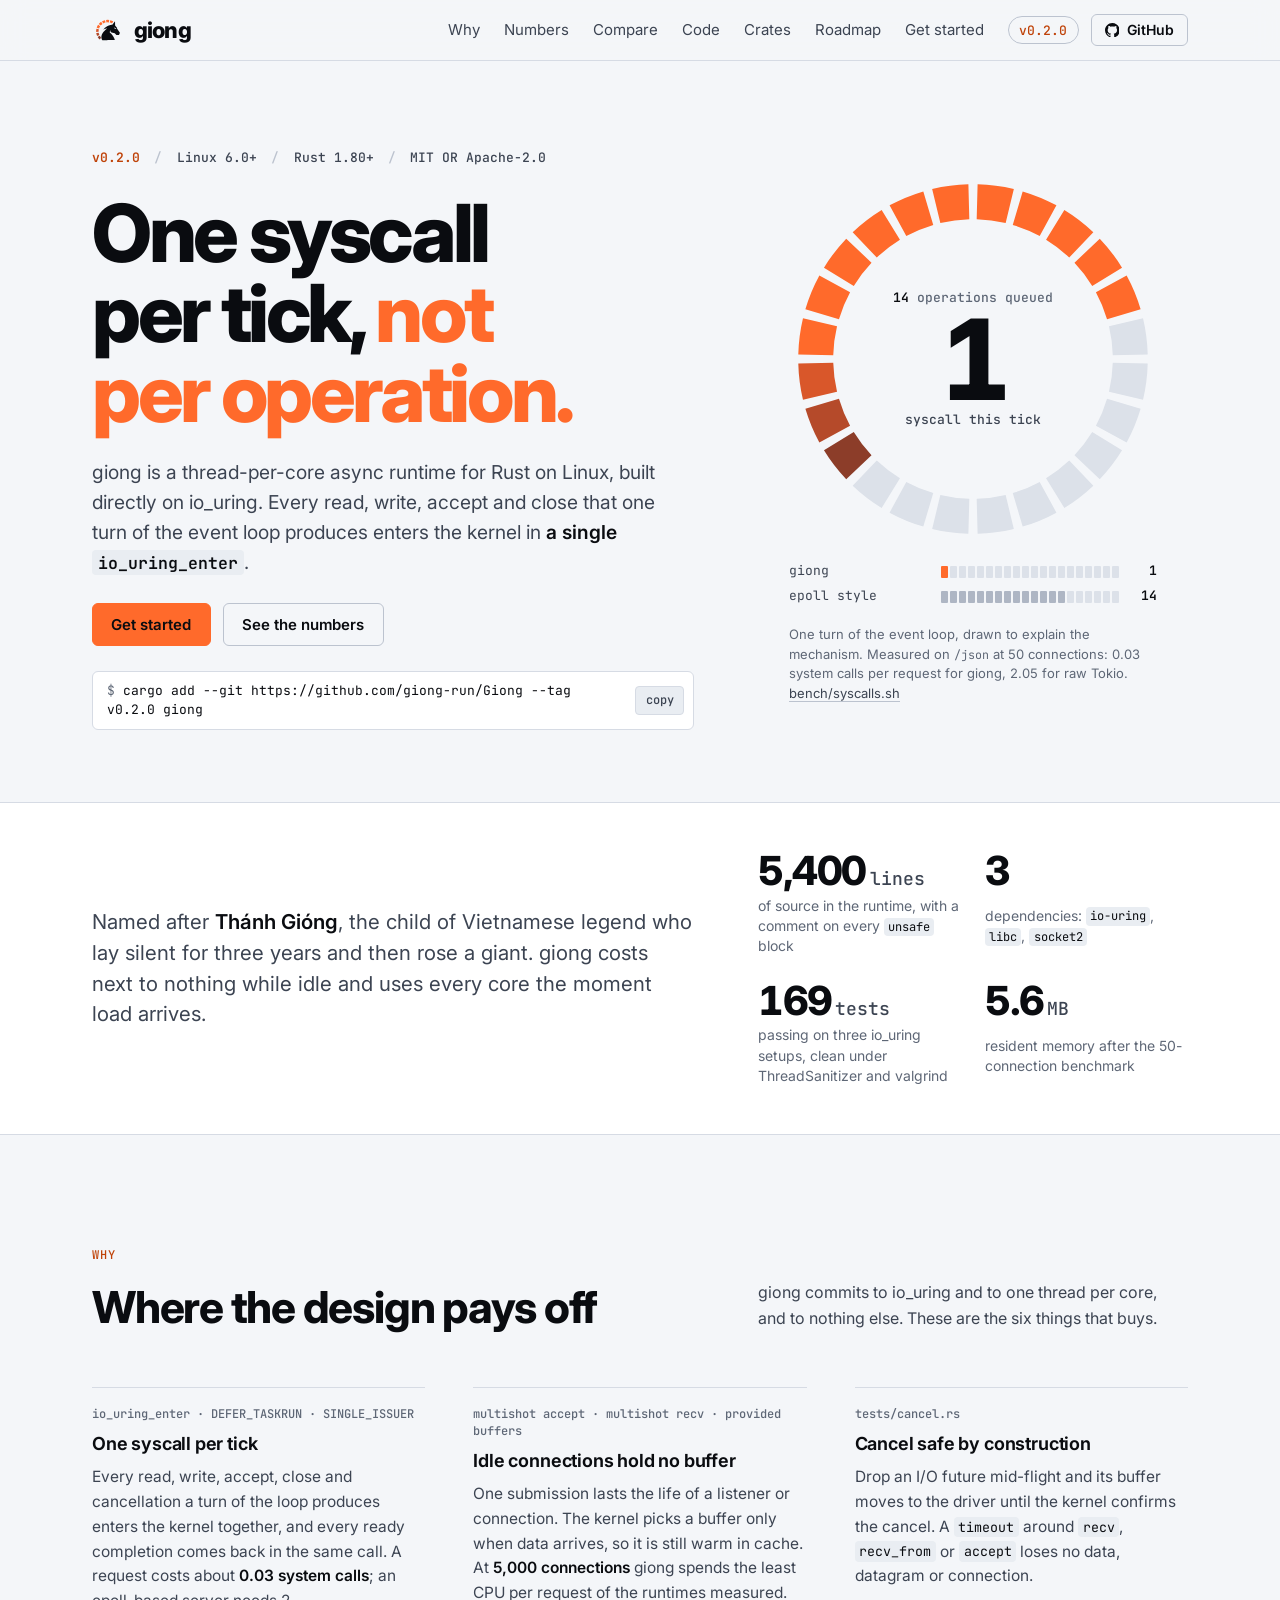
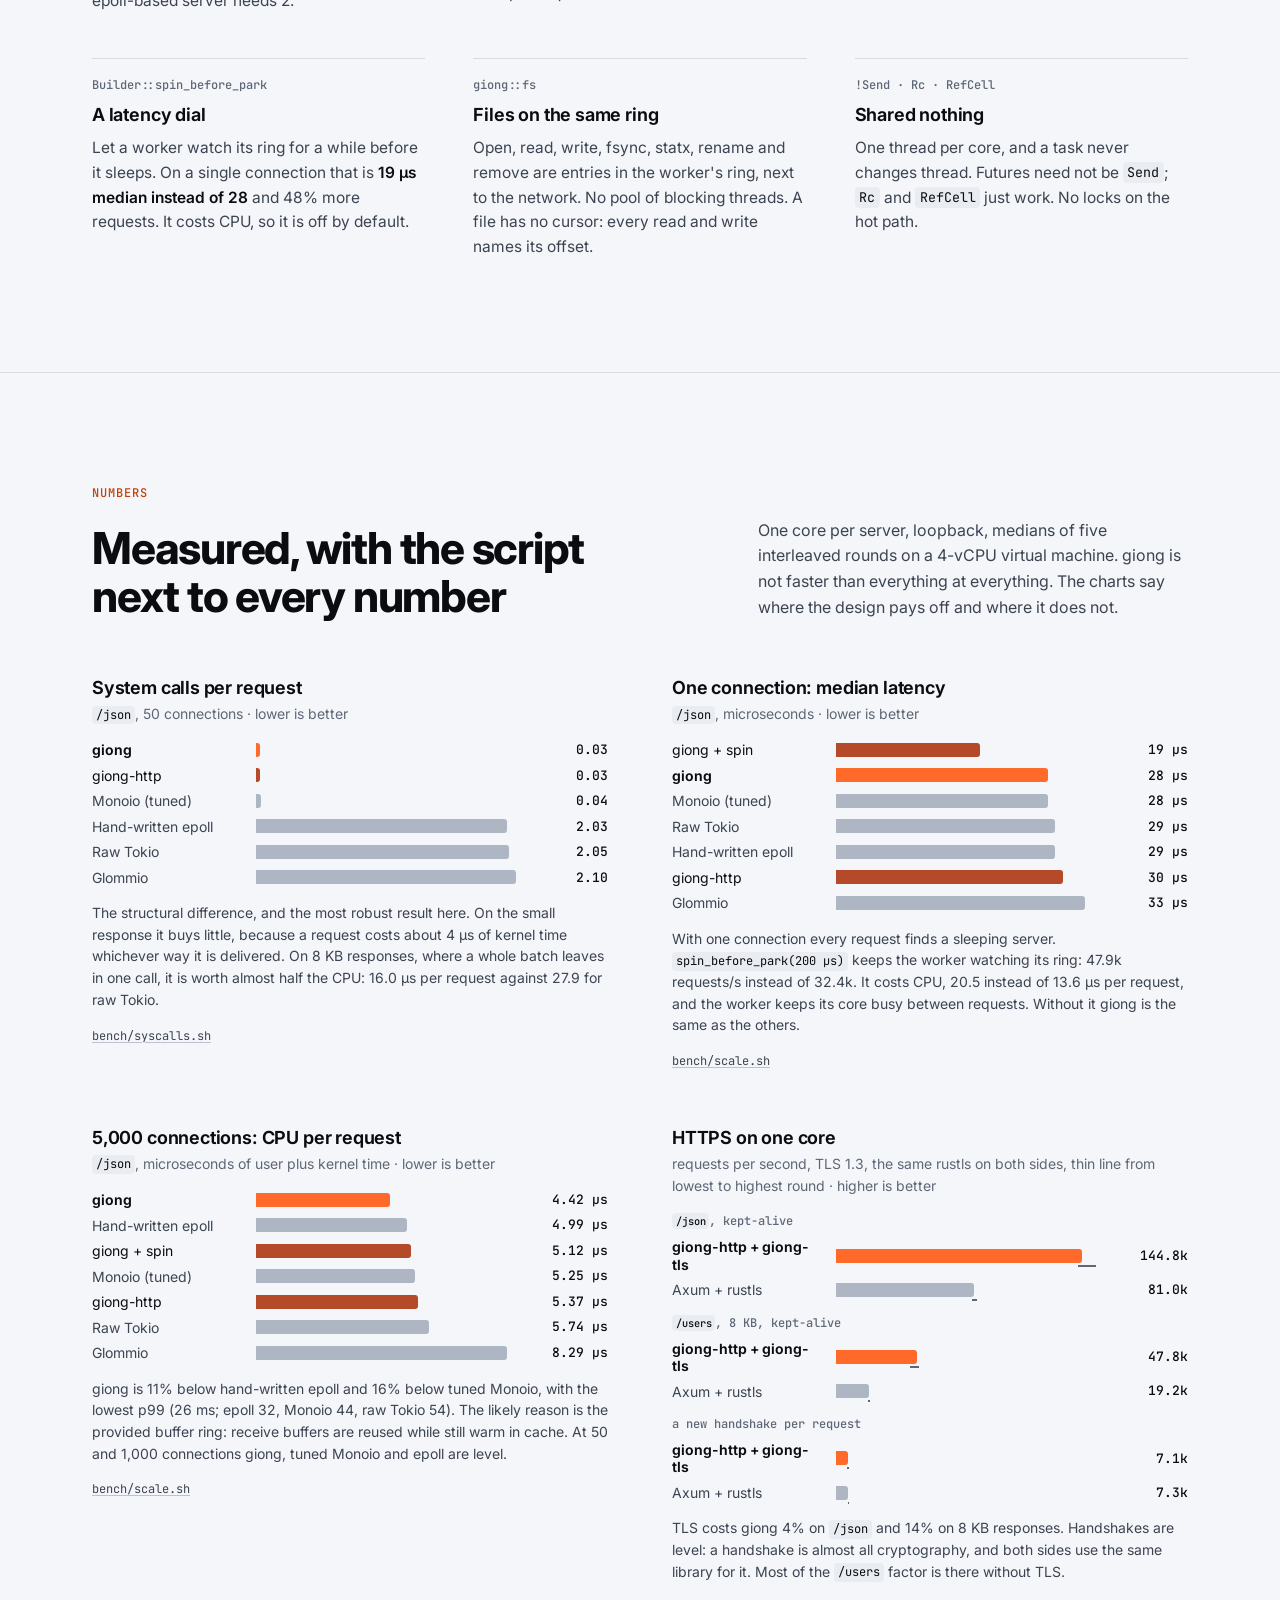
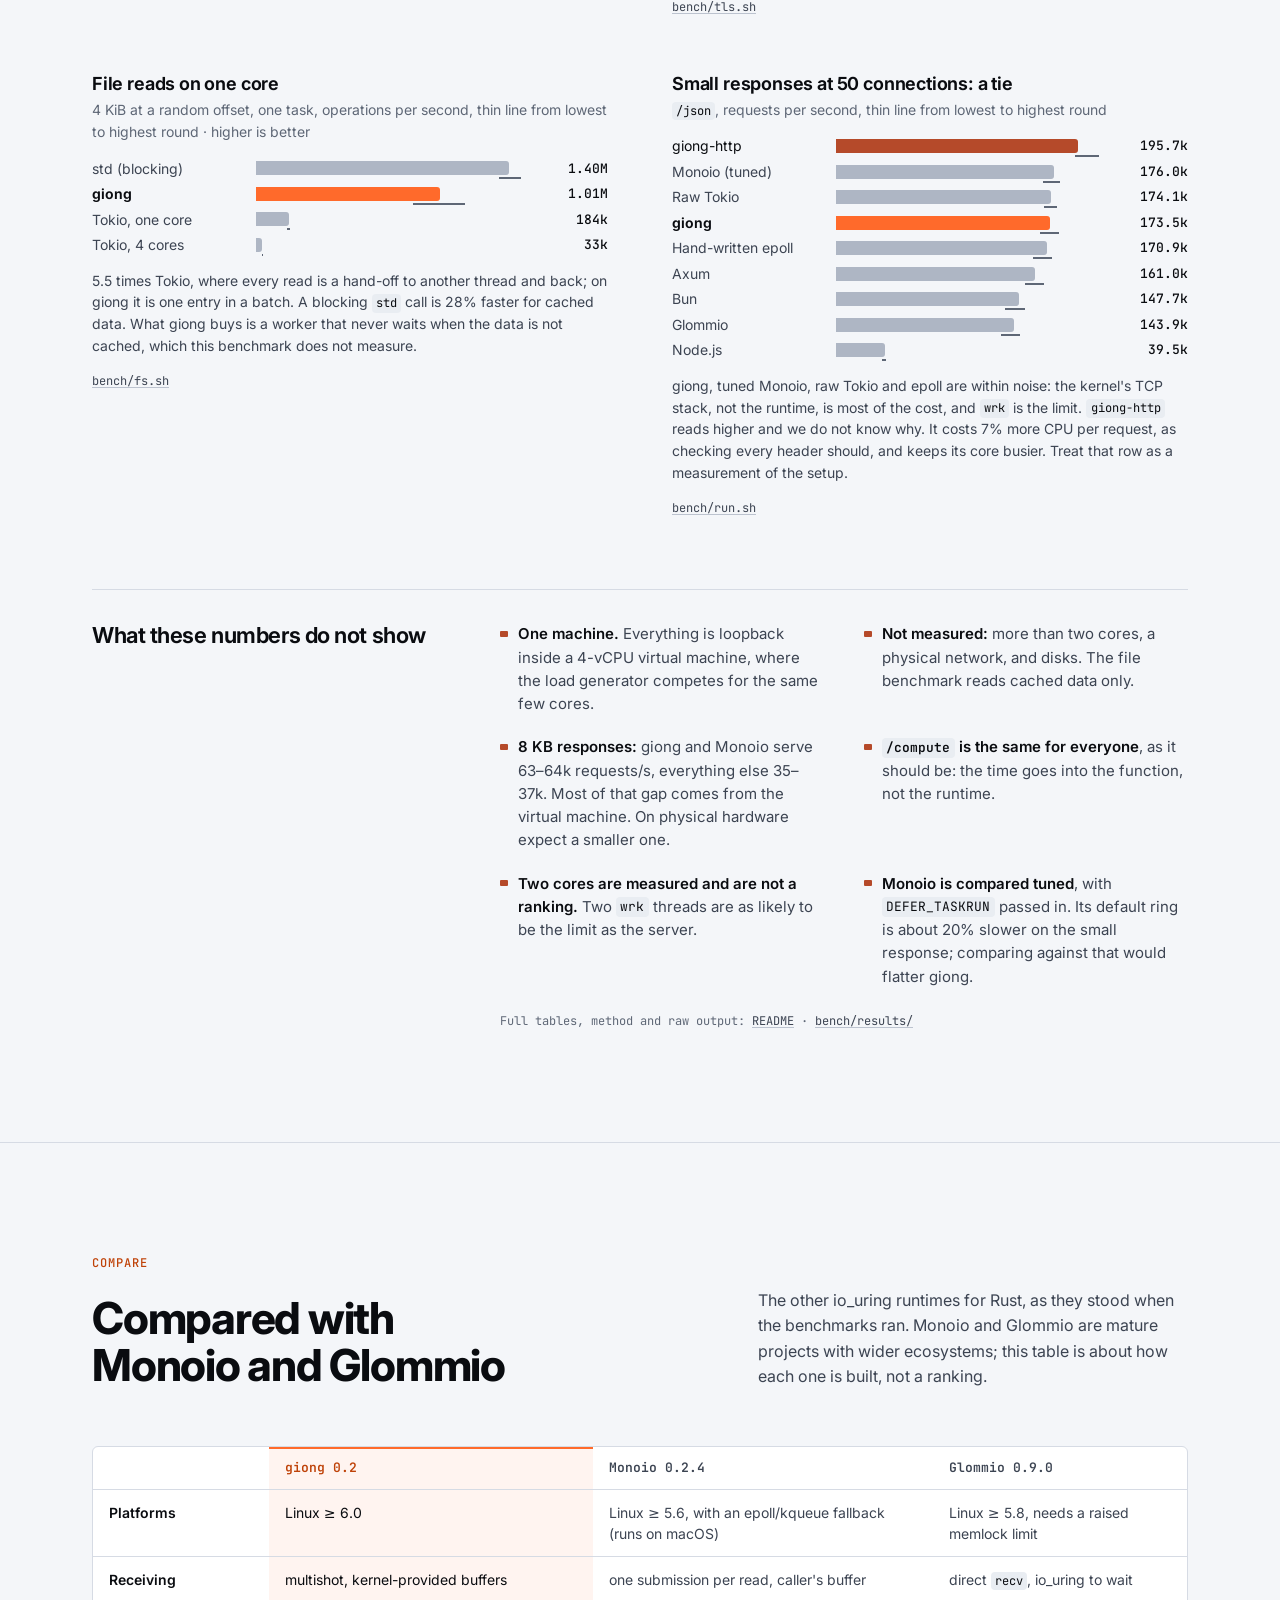
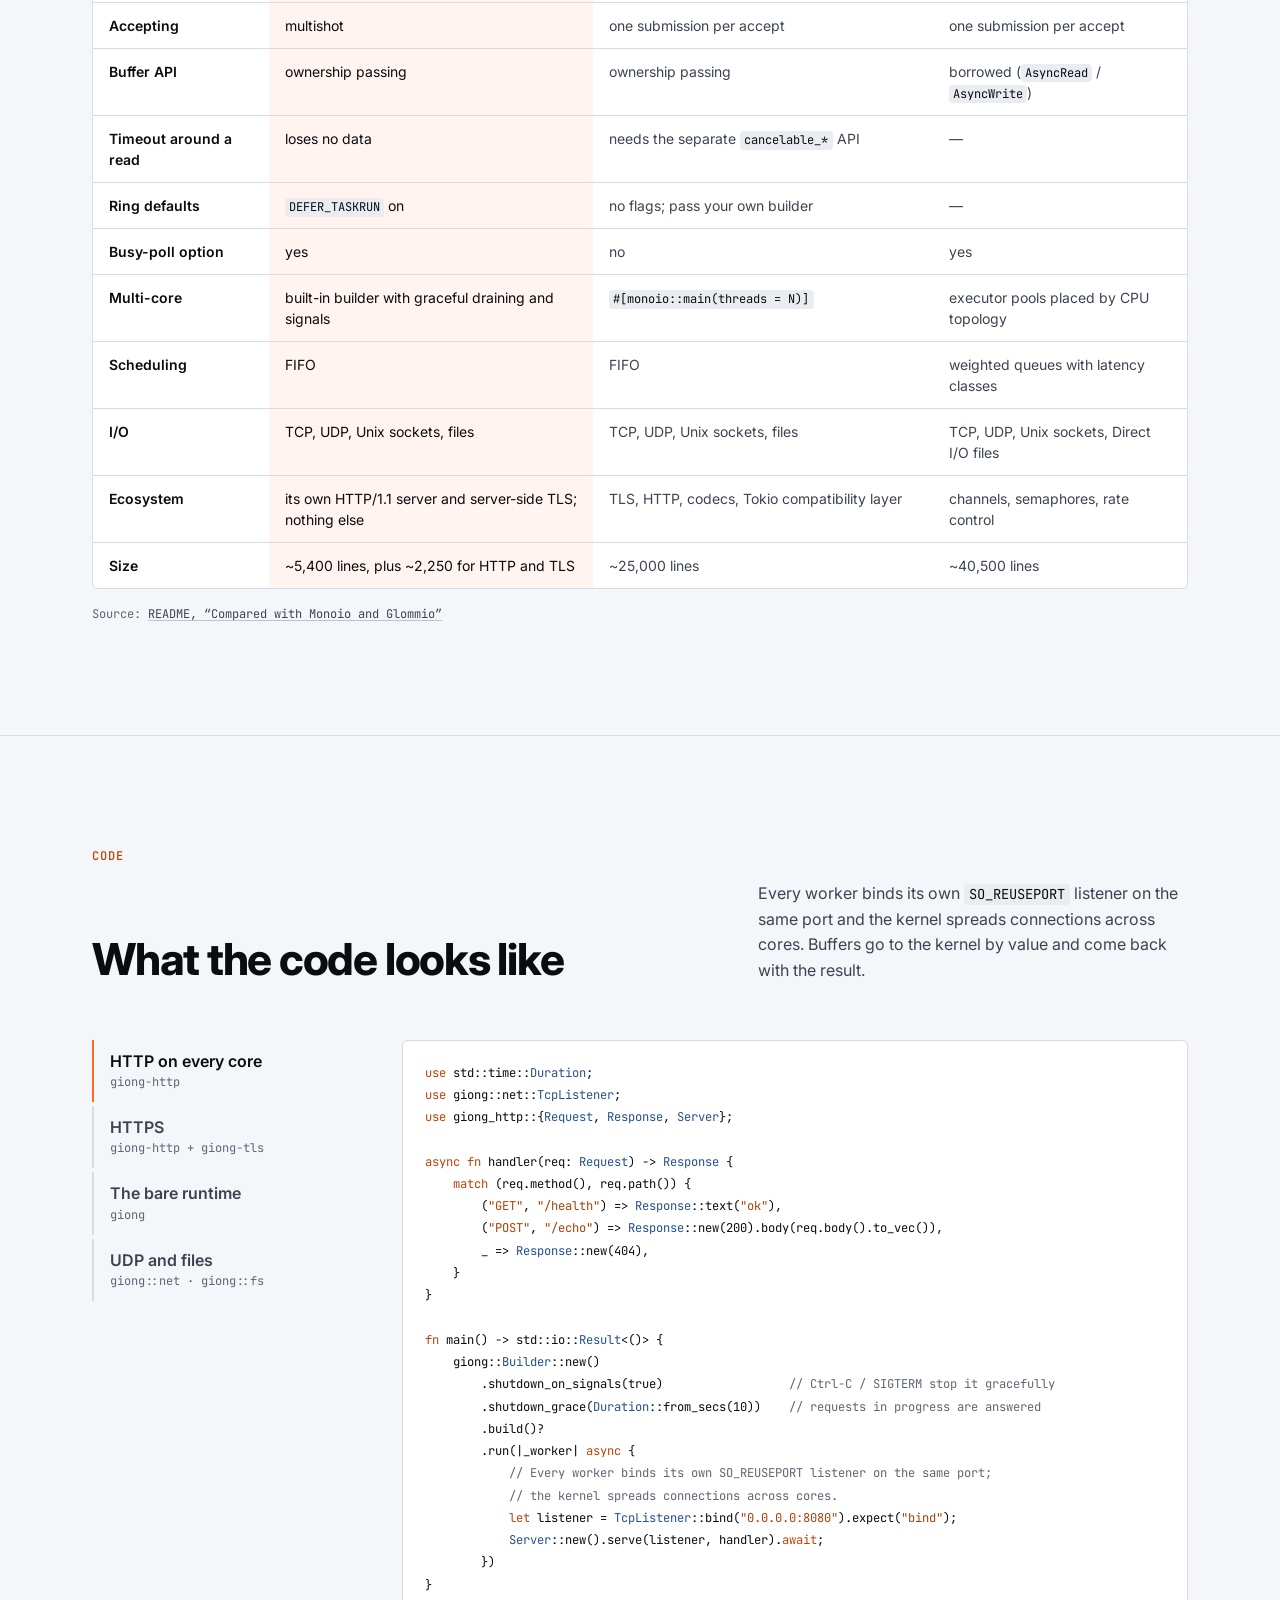
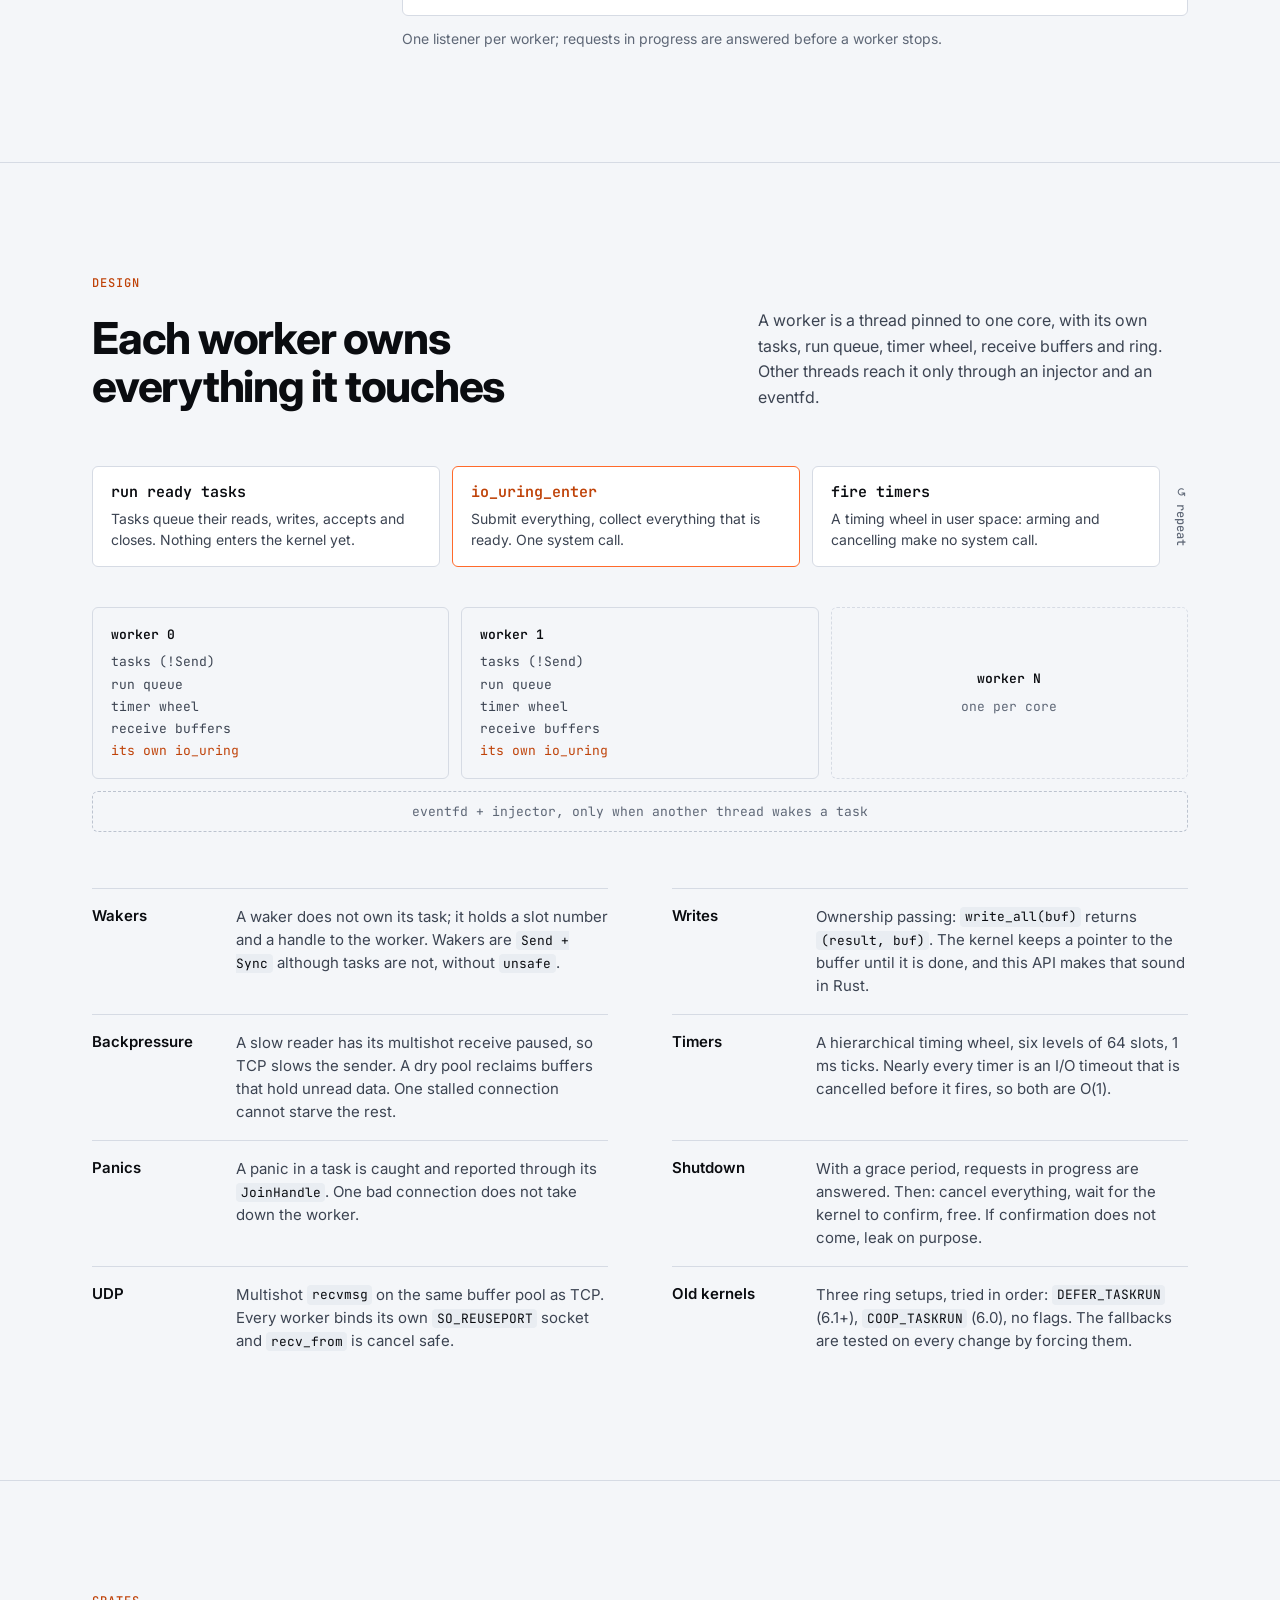
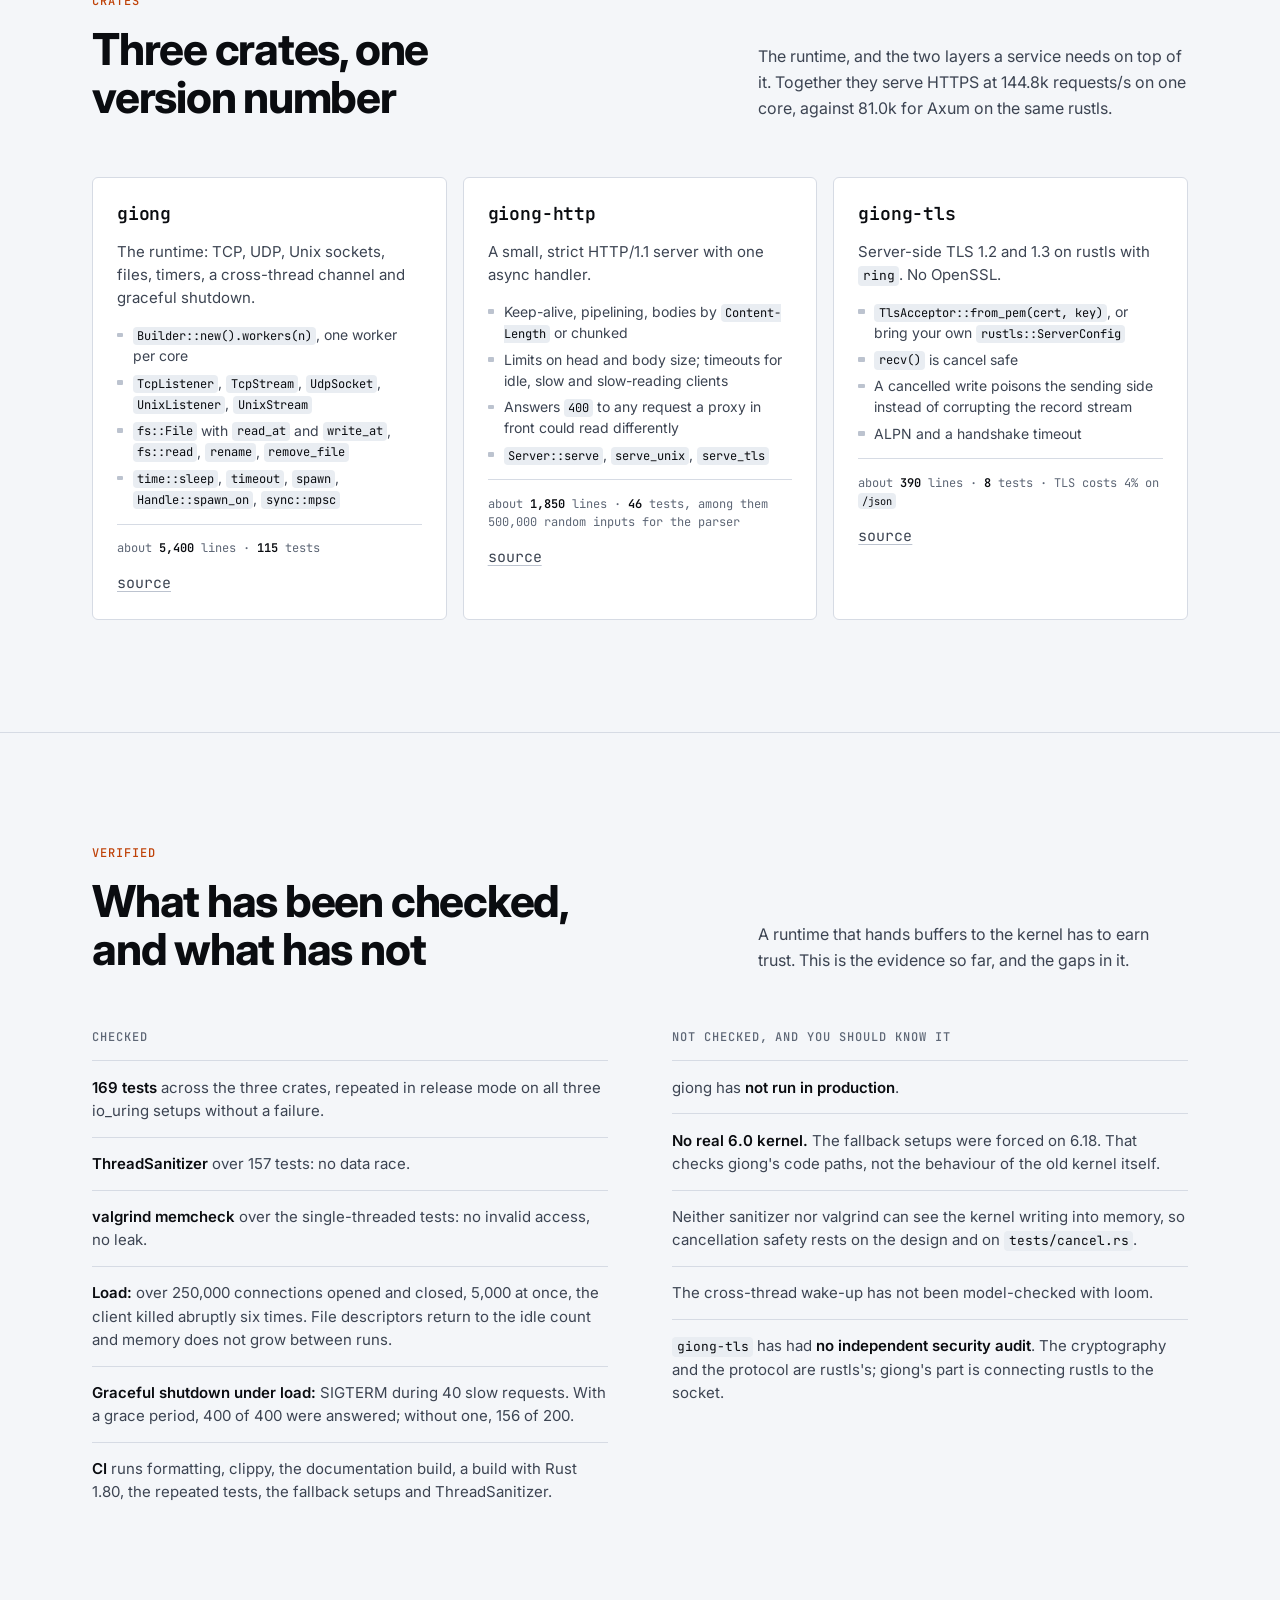
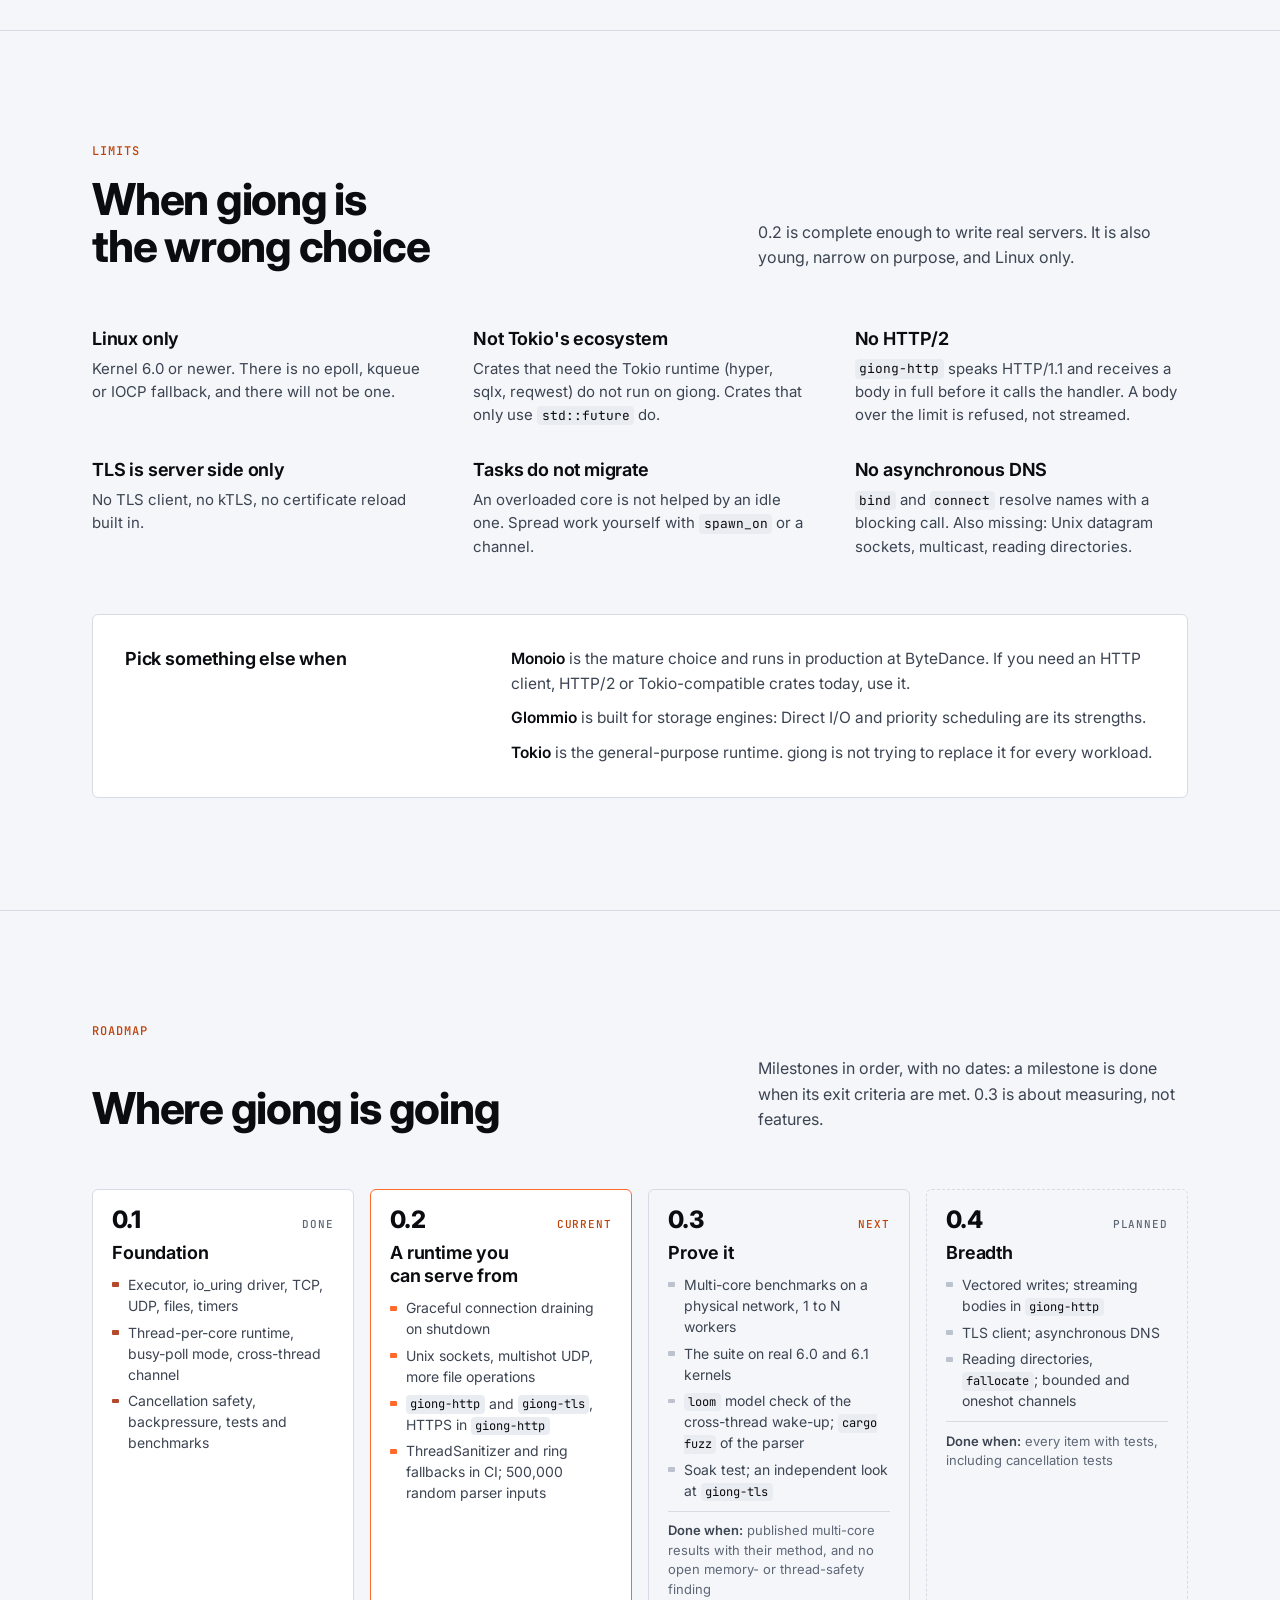
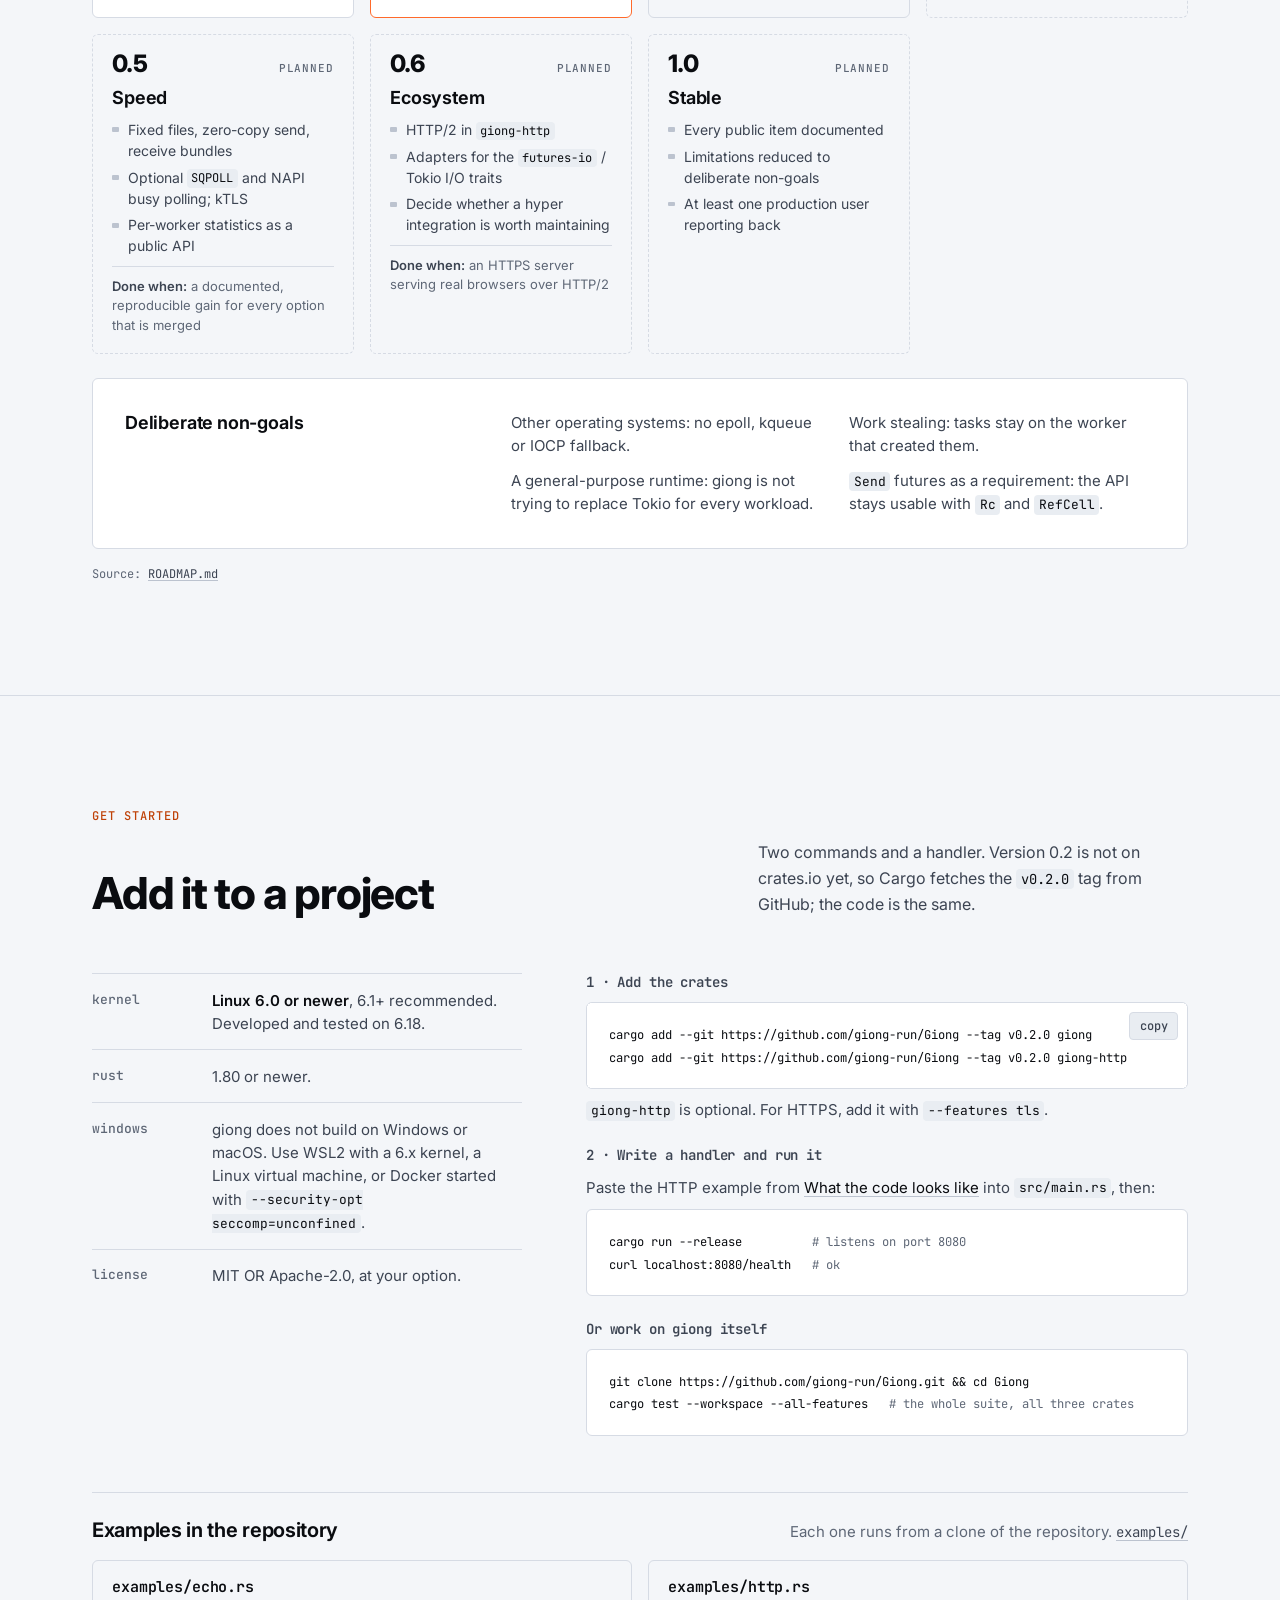
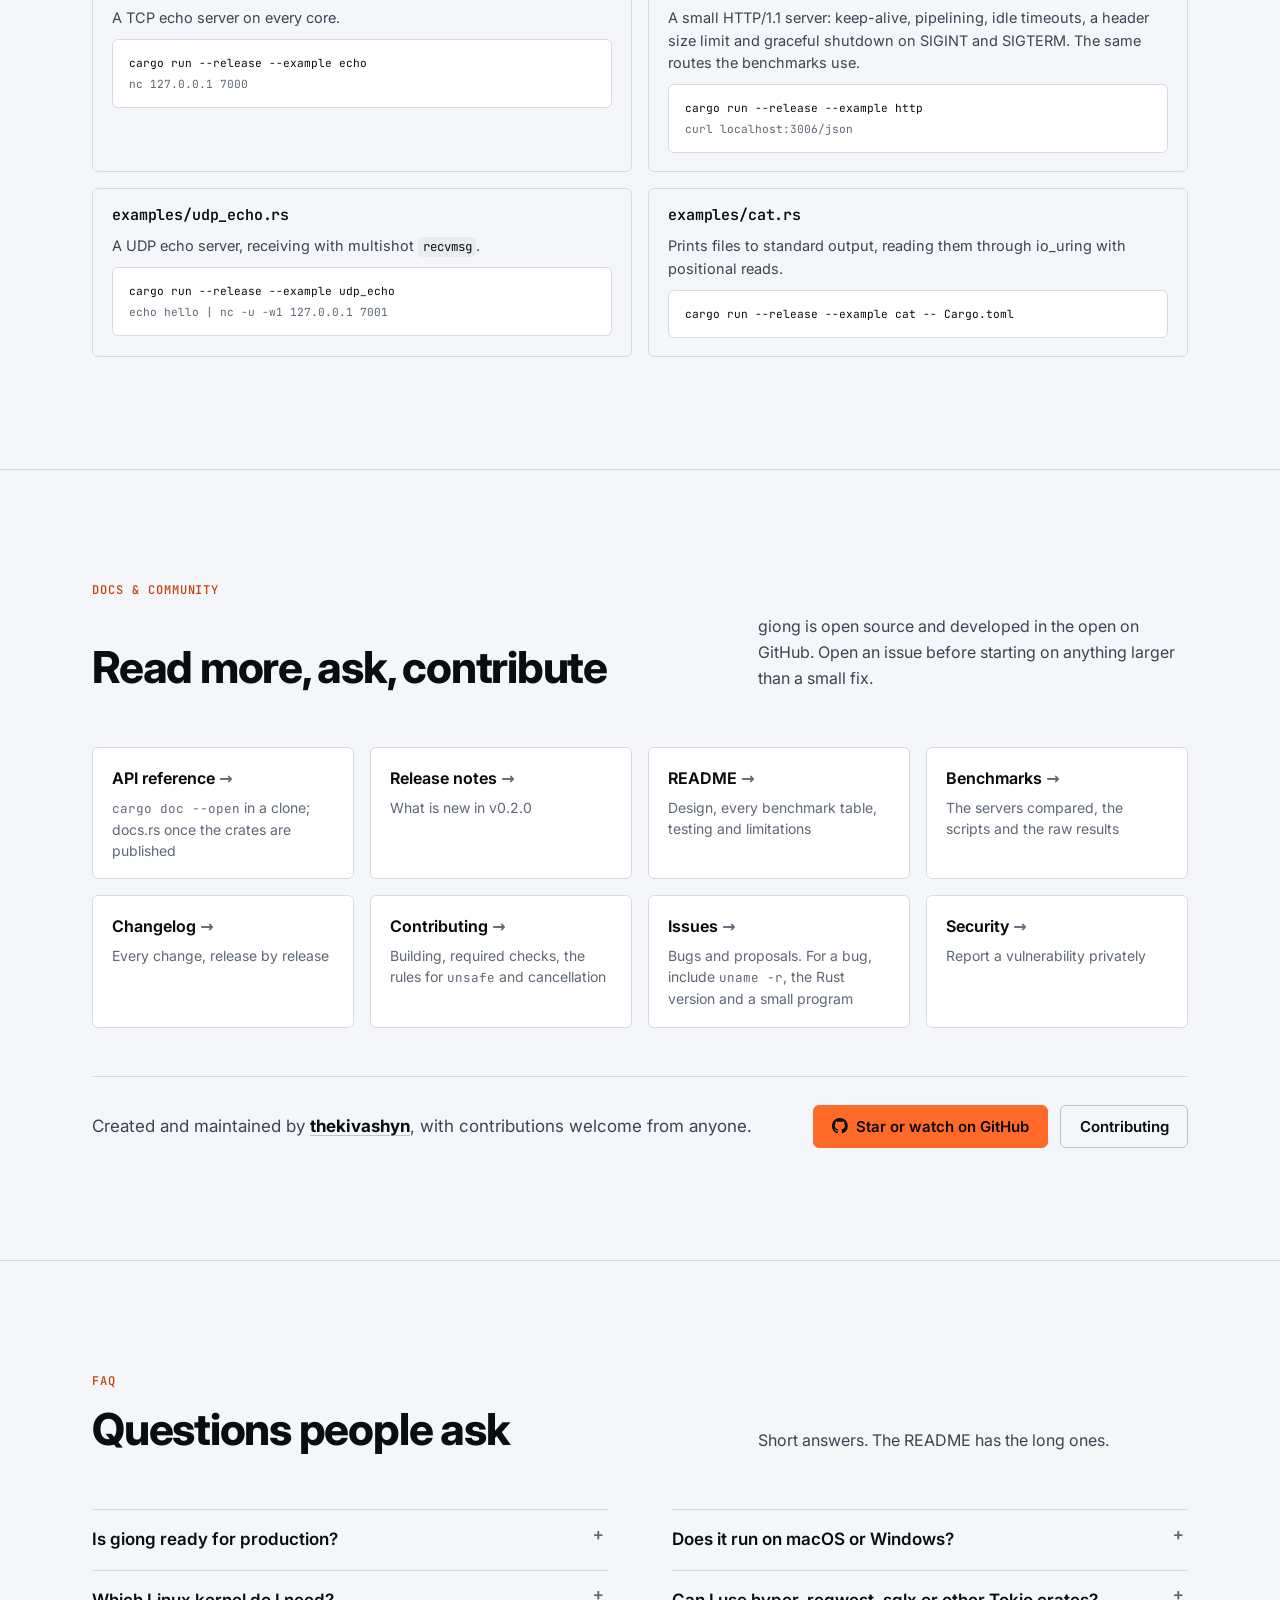
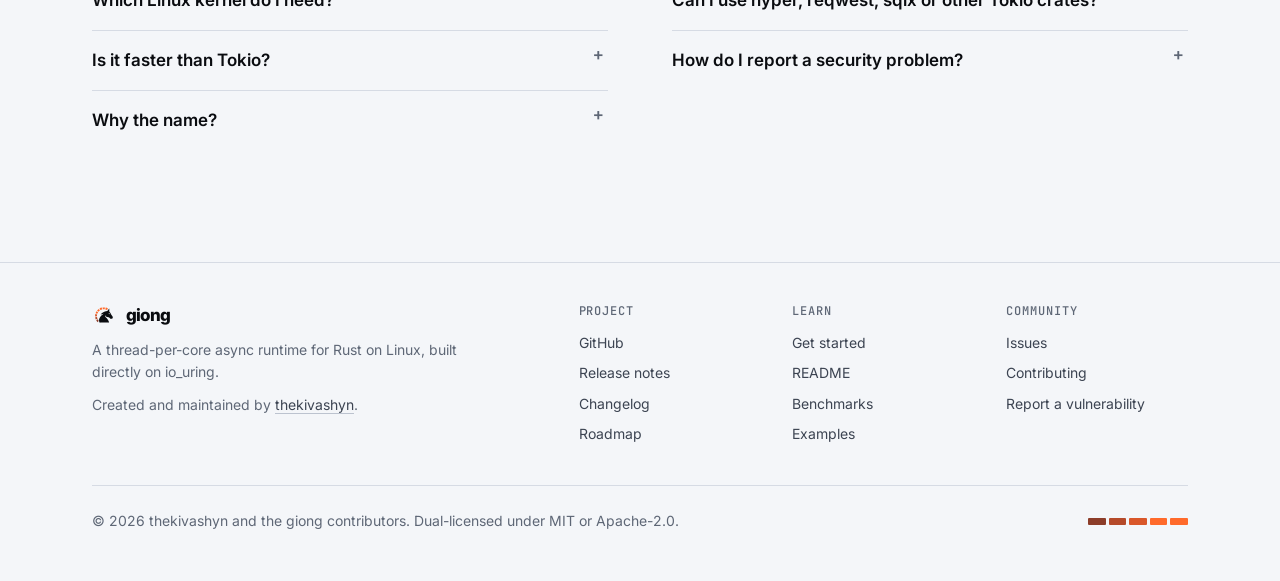
==== commit ca531c47: "docs(site): fill out the landing page Add what a runtime's landing page is expected to carry, from t" ====
--- a/site/public/index.html
+++ b/site/public/index.html
@@ -17,7 +17,16 @@
 <meta property="og:image:width" content="1280">
 <meta property="og:image:height" content="640">
 <meta property="og:locale" content="en_US">
+<meta property="og:image:alt" content="The giong logo: a segmented ember ring">
 <meta name="twitter:card" content="summary_large_image">
+<meta name="twitter:title" content="giong: a thread-per-core async runtime for Linux on io_uring">
+<meta name="twitter:description" content="giong is a thread-per-core async runtime for Rust on Linux, built directly on io_uring. One syscall per tick, not per operation. TCP, UDP, Unix sockets, files, HTTP/1.1 and TLS.">
+<meta name="twitter:image" content="https://giong.run/assets/social-preview.png">
+<meta name="author" content="thekivashyn">
+<meta name="keywords" content="io_uring, Rust, async runtime, thread-per-core, Linux, HTTP server, TLS, Monoio, Glommio, Tokio">
+<link rel="author" href="https://github.com/thekivashyn">
+<link rel="alternate" type="application/atom+xml" title="giong releases" href="https://github.com/giong-run/Giong/releases.atom">
+<script type="application/ld+json">{"@context":"https://schema.org","@graph":[{"@type":"SoftwareSourceCode","name":"giong","description":"giong is a thread-per-core async runtime for Rust on Linux, built directly on io_uring. One syscall per tick, not per operation. TCP, UDP, Unix sockets, files, HTTP/1.1 and TLS.","url":"https://giong.run/","codeRepository":"https://github.com/giong-run/Giong","programmingLanguage":"Rust","runtimePlatform":"Linux 6.0+","version":"0.2.0","license":["https://opensource.org/licenses/MIT","https://www.apache.org/licenses/LICENSE-2.0"],"image":"https://giong.run/assets/social-preview.png","author":{"@type":"Person","name":"thekivashyn","url":"https://github.com/thekivashyn"},"maintainer":{"@type":"Person","name":"thekivashyn","url":"https://github.com/thekivashyn"},"keywords":"io_uring, async runtime, thread-per-core, Rust, Linux"},{"@type":"FAQPage","mainEntity":[{"@type":"Question","name":"Is giong ready for production?","acceptedAnswer":{"@type":"Answer","text":"Not yet. 0.2 is complete enough to write real servers and is tested hard (see what has been checked), but it has not run in production. 1.0 waits for, among other things, at least one production user reporting back."}},{"@type":"Question","name":"Does it run on macOS or Windows?","acceptedAnswer":{"@type":"Answer","text":"No. io_uring is a Linux interface and there is no fallback. On Windows use WSL2 with a 6.x kernel (uname -r; wsl --update if it is older); on macOS a Linux virtual machine. In Docker, start the container with --security-opt seccomp=unconfined: the default profile blocks io_uring."}},{"@type":"Question","name":"Which Linux kernel do I need?","acceptedAnswer":{"@type":"Answer","text":"6.0 or newer, 6.1 or newer recommended. giong tries three ring setups in order: DEFER_TASKRUN (6.1+), COOP_TASKRUN (6.0), then no flags."}},{"@type":"Question","name":"Can I use hyper, reqwest, sqlx or other Tokio crates?","acceptedAnswer":{"@type":"Answer","text":"Not crates that need the Tokio runtime. Crates that only use std::future work. Adapters for the futures-io and Tokio I/O traits are planned for 0.6."}},{"@type":"Question","name":"Is it faster than Tokio?","acceptedAnswer":{"@type":"Answer","text":"Sometimes, and the page says where. Small responses at 50 connections are a tie. giong makes about 0.03 system calls per request against 2.05, spends the least CPU per request at 5,000 connections, and reads files 5.5 times faster than Tokio on one core. Every number comes from one 4-vCPU virtual machine over loopback."}},{"@type":"Question","name":"How do I report a security problem?","acceptedAnswer":{"@type":"Answer","text":"Privately, through GitHub's vulnerability reporting, not in a public issue."}},{"@type":"Question","name":"Why the name?","acceptedAnswer":{"@type":"Answer","text":"After Thánh Gióng, the child of Vietnamese legend who lay silent for three years and then rose a giant: next to nothing while idle, every core the moment load arrives."}}]}]}</script>
 <link rel="icon" href="assets/favicon.ico" sizes="any">
 <link rel="icon" href="assets/giong-icon.svg" type="image/svg+xml">
 <link rel="apple-touch-icon" href="assets/giong-icon-180.png">
@@ -31,8 +40,9 @@
 <header class="nav">
   <div class="wrap nav-in">
     <a class="brand" href="#" aria-label="giong"><picture><source media="(prefers-color-scheme: light)" srcset="assets/giong-mark-light.svg"><img src="assets/giong-mark.svg" alt="" width="32" height="32"></picture><span>giong</span></a>
-    <nav class="nav-links" aria-label="Sections"><a href="#why">Why</a><a href="#numbers">Numbers</a><a href="#code">Code</a><a href="#design">Design</a><a href="#crates">Crates</a><a href="#limits">Limits</a></nav>
+    <nav class="nav-links" aria-label="Sections"><a href="#why">Why</a><a href="#numbers">Numbers</a><a href="#compare">Compare</a><a href="#code">Code</a><a href="#crates">Crates</a><a href="#roadmap">Roadmap</a><a href="#start">Get started</a></nav>
     <div class="nav-side">
+      <a class="ver" href="https://github.com/giong-run/Giong/releases/tag/v0.2.0" title="Release notes for v0.2.0">v0.2.0</a>
       <a class="btn btn-sm" href="https://github.com/giong-run/Giong"><svg viewBox="0 0 16 16" aria-hidden="true"><path d="M8 0C3.58 0 0 3.58 0 8c0 3.54 2.29 6.53 5.47 7.59.4.07.55-.17.55-.38 0-.19-.01-.82-.01-1.49-2.01.37-2.53-.49-2.69-.94-.09-.23-.48-.94-.82-1.13-.28-.15-.68-.52-.01-.53.63-.01 1.08.58 1.23.82.72 1.21 1.87.87 2.33.66.07-.52.28-.87.51-1.07-1.78-.2-3.64-.89-3.64-3.95 0-.87.31-1.59.82-2.15-.08-.2-.36-1.02.08-2.12 0 0 .67-.21 2.2.82.64-.18 1.32-.27 2-.27s1.36.09 2 .27c1.53-1.04 2.2-.82 2.2-.82.44 1.1.16 1.92.08 2.12.51.56.82 1.27.82 2.15 0 3.07-1.87 3.75-3.65 3.95.29.25.54.73.54 1.48 0 1.07-.01 1.93-.01 2.2 0 .21.15.46.55.38A8.01 8.01 0 0 0 16 8c0-4.42-3.58-8-8-8Z"/></svg><span>GitHub</span></a>
     </div>
   </div>
@@ -42,14 +52,14 @@
 <section class="hero">
   <div class="wrap hero-grid">
     <div class="hero-copy">
-      <p class="status"><span><b>v0.2</b></span><span>Linux 6.0+</span><span>Rust 1.80+</span><span>MIT OR Apache-2.0</span></p>
+      <p class="status"><span><a href="https://github.com/giong-run/Giong/releases/tag/v0.2.0"><b>v0.2.0</b></a></span><span><a href="#start">Linux 6.0+</a></span><span>Rust 1.80+</span><span><a href="https://github.com/giong-run/Giong/blob/main/LICENSE-MIT">MIT</a>&nbsp;OR&nbsp;<a href="https://github.com/giong-run/Giong/blob/main/LICENSE-APACHE">Apache-2.0</a></span></p>
       <h1>One syscall per tick, <em>not per operation.</em></h1>
       <p class="lede">giong is a thread-per-core async runtime for Rust on Linux, built directly on io_uring. Every read, write, accept and close that one turn of the event loop produces enters the kernel in <strong>a single <code>io_uring_enter</code></strong>.</p>
       <div class="cta">
-        <a class="btn btn-main" href="#start">Run it</a>
+        <a class="btn btn-main" href="#start">Get started</a>
         <a class="btn" href="#numbers">See the numbers</a>
       </div>
-      <div class="cmd"><code id="clone">git clone https://github.com/giong-run/Giong.git</code><button class="copy" type="button" data-copy="clone" data-done="copied">copy</button></div>
+      <div class="cmd"><code id="hero-cmd">cargo add --git https://github.com/giong-run/Giong --tag v0.2.0 giong</code><button class="copy" type="button" data-copy="hero-cmd" data-done="copied">copy</button></div>
     </div>
 
     <figure class="tick" id="tick" data-unit1="syscall this tick" data-unitn="syscalls this tick">
@@ -95,6 +105,16 @@
         <p class="chart-src" style="margin-top:1.5rem">Full tables, method and raw output: <a href="https://github.com/giong-run/Giong#benchmarks">README</a> · <a href="https://github.com/giong-run/Giong/tree/main/bench/results">bench/results/</a></p>
       </div>
     </div>
+  </div>
+</section>
+
+<section class="sec" id="compare">
+  <div class="wrap">
+    <header class="sec-head"><p class="eyebrow">compare</p><h2>Compared with Monoio and Glommio</h2><p class="sec-lede">The other io_uring runtimes for Rust, as they stood when the benchmarks ran. Monoio and Glommio are mature projects with wider ecosystems; this table is about how each one is built, not a ranking.</p></header>
+    <div class="table-scroll" tabindex="0" role="region" aria-label="Compared with Monoio and Glommio">
+      <table class="cmp"><thead><tr><th scope="col"></th><th scope="col" class=is-giong>giong 0.2</th><th scope="col">Monoio 0.2.4</th><th scope="col">Glommio 0.9.0</th></tr></thead><tbody><tr><th scope="row">Platforms</th><td class=is-giong>Linux ≥ 6.0</td><td>Linux ≥ 5.6, with an epoll/kqueue fallback (runs on macOS)</td><td>Linux ≥ 5.8, needs a raised memlock limit</td></tr><tr><th scope="row">Receiving</th><td class=is-giong>multishot, kernel-provided buffers</td><td>one submission per read, caller's buffer</td><td>direct <code>recv</code>, io_uring to wait</td></tr><tr><th scope="row">Accepting</th><td class=is-giong>multishot</td><td>one submission per accept</td><td>one submission per accept</td></tr><tr><th scope="row">Buffer API</th><td class=is-giong>ownership passing</td><td>ownership passing</td><td>borrowed (<code>AsyncRead</code> / <code>AsyncWrite</code>)</td></tr><tr><th scope="row">Timeout around a read</th><td class=is-giong>loses no data</td><td>needs the separate <code>cancelable_*</code> API</td><td>—</td></tr><tr><th scope="row">Ring defaults</th><td class=is-giong><code>DEFER_TASKRUN</code> on</td><td>no flags; pass your own builder</td><td>—</td></tr><tr><th scope="row">Busy-poll option</th><td class=is-giong>yes</td><td>no</td><td>yes</td></tr><tr><th scope="row">Multi-core</th><td class=is-giong>built-in builder with graceful draining and signals</td><td><code>#[monoio::main(threads = N)]</code></td><td>executor pools placed by CPU topology</td></tr><tr><th scope="row">Scheduling</th><td class=is-giong>FIFO</td><td>FIFO</td><td>weighted queues with latency classes</td></tr><tr><th scope="row">I/O</th><td class=is-giong>TCP, UDP, Unix sockets, files</td><td>TCP, UDP, Unix sockets, files</td><td>TCP, UDP, Unix sockets, Direct I/O files</td></tr><tr><th scope="row">Ecosystem</th><td class=is-giong>its own HTTP/1.1 server and server-side TLS; nothing else</td><td>TLS, HTTP, codecs, Tokio compatibility layer</td><td>channels, semaphores, rate control</td></tr><tr><th scope="row">Size</th><td class=is-giong>~5,400 lines, plus ~2,250 for HTTP and TLS</td><td>~25,000 lines</td><td>~40,500 lines</td></tr></tbody></table>
+    </div>
+    <p class="chart-src" style="margin-top:1rem">Source: <a href="https://github.com/giong-run/Giong#compared-with-monoio-and-glommio">README, “Compared with Monoio and Glommio”</a></p>
   </div>
 </section>
 
@@ -185,7 +205,7 @@
 <section class="sec" id="crates">
   <div class="wrap">
     <header class="sec-head"><p class="eyebrow">crates</p><h2>Three crates, one version number</h2><p class="sec-lede">The runtime, and the two layers a service needs on top of it. Together they serve HTTPS at 144.8k requests/s on one core, against 81.0k for Axum on the same rustls.</p></header>
-    <div class="crates"><article class="crate"><h3>giong</h3><p>The runtime: TCP, UDP, Unix sockets, files, timers, a cross-thread channel and graceful shutdown.</p><ul><li><code>Builder::new().workers(n)</code>, one worker per core</li><li><code>TcpListener</code>, <code>TcpStream</code>, <code>UdpSocket</code>, <code>UnixListener</code>, <code>UnixStream</code></li><li><code>fs::File</code> with <code>read_at</code> and <code>write_at</code>, <code>fs::read</code>, <code>rename</code>, <code>remove_file</code></li><li><code>time::sleep</code>, <code>timeout</code>, <code>spawn</code>, <code>Handle::spawn_on</code>, <code>sync::mpsc</code></li></ul><p class="fact">about <b>5,400</b> lines · <b>115</b> tests</p></article><article class="crate"><h3>giong-http</h3><p>A small, strict HTTP/1.1 server with one async handler.</p><ul><li>Keep-alive, pipelining, bodies by <code>Content-Length</code> or chunked</li><li>Limits on head and body size; timeouts for idle, slow and slow-reading clients</li><li>Answers <code>400</code> to any request a proxy in front could read differently</li><li><code>Server::serve</code>, <code>serve_unix</code>, <code>serve_tls</code></li></ul><p class="fact">about <b>1,850</b> lines · <b>46</b> tests, among them 500,000 random inputs for the parser</p></article><article class="crate"><h3>giong-tls</h3><p>Server-side TLS 1.2 and 1.3 on rustls with <code>ring</code>. No OpenSSL.</p><ul><li><code>TlsAcceptor::from_pem(cert, key)</code>, or bring your own <code>rustls::ServerConfig</code></li><li><code>recv()</code> is cancel safe</li><li>A cancelled write poisons the sending side instead of corrupting the record stream</li><li>ALPN and a handshake timeout</li></ul><p class="fact">about <b>390</b> lines · <b>8</b> tests · TLS costs 4% on <code>/json</code></p></article></div>
+    <div class="crates"><article class="crate"><h3>giong</h3><p>The runtime: TCP, UDP, Unix sockets, files, timers, a cross-thread channel and graceful shutdown.</p><ul><li><code>Builder::new().workers(n)</code>, one worker per core</li><li><code>TcpListener</code>, <code>TcpStream</code>, <code>UdpSocket</code>, <code>UnixListener</code>, <code>UnixStream</code></li><li><code>fs::File</code> with <code>read_at</code> and <code>write_at</code>, <code>fs::read</code>, <code>rename</code>, <code>remove_file</code></li><li><code>time::sleep</code>, <code>timeout</code>, <code>spawn</code>, <code>Handle::spawn_on</code>, <code>sync::mpsc</code></li></ul><p class="fact">about <b>5,400</b> lines · <b>115</b> tests</p><p class="crate-links"><a href="https://github.com/giong-run/Giong">source</a></p></article><article class="crate"><h3>giong-http</h3><p>A small, strict HTTP/1.1 server with one async handler.</p><ul><li>Keep-alive, pipelining, bodies by <code>Content-Length</code> or chunked</li><li>Limits on head and body size; timeouts for idle, slow and slow-reading clients</li><li>Answers <code>400</code> to any request a proxy in front could read differently</li><li><code>Server::serve</code>, <code>serve_unix</code>, <code>serve_tls</code></li></ul><p class="fact">about <b>1,850</b> lines · <b>46</b> tests, among them 500,000 random inputs for the parser</p><p class="crate-links"><a href="https://github.com/giong-run/Giong/tree/main/giong-http">source</a></p></article><article class="crate"><h3>giong-tls</h3><p>Server-side TLS 1.2 and 1.3 on rustls with <code>ring</code>. No OpenSSL.</p><ul><li><code>TlsAcceptor::from_pem(cert, key)</code>, or bring your own <code>rustls::ServerConfig</code></li><li><code>recv()</code> is cancel safe</li><li>A cancelled write poisons the sending side instead of corrupting the record stream</li><li>ALPN and a handshake timeout</li></ul><p class="fact">about <b>390</b> lines · <b>8</b> tests · TLS costs 4% on <code>/json</code></p><p class="crate-links"><a href="https://github.com/giong-run/Giong/tree/main/giong-tls">source</a></p></article></div>
   </div>
 </section>
 
@@ -207,40 +227,103 @@
   </div>
 </section>
 
+<section class="sec" id="roadmap">
+  <div class="wrap">
+    <header class="sec-head"><p class="eyebrow">roadmap</p><h2>Where giong is going</h2><p class="sec-lede">Milestones in order, with no dates: a milestone is done when its exit criteria are met. 0.3 is about measuring, not features.</p></header>
+    <ol class="milestones"><li class="ms is-done"><p class="ms-v"><b>0.1</b><span>done</span></p><h3>Foundation</h3><ul><li>Executor, io_uring driver, TCP, UDP, files, timers</li><li>Thread-per-core runtime, busy-poll mode, cross-thread channel</li><li>Cancellation safety, backpressure, tests and benchmarks</li></ul></li><li class="ms is-current"><p class="ms-v"><b>0.2</b><span>current</span></p><h3>A runtime you can serve from</h3><ul><li>Graceful connection draining on shutdown</li><li>Unix sockets, multishot UDP, more file operations</li><li><code>giong-http</code> and <code>giong-tls</code>, HTTPS in <code>giong-http</code></li><li>ThreadSanitizer and ring fallbacks in CI; 500,000 random parser inputs</li></ul></li><li class="ms is-next"><p class="ms-v"><b>0.3</b><span>next</span></p><h3>Prove it</h3><ul><li>Multi-core benchmarks on a physical network, 1 to N workers</li><li>The suite on real 6.0 and 6.1 kernels</li><li><code>loom</code> model check of the cross-thread wake-up; <code>cargo fuzz</code> of the parser</li><li>Soak test; an independent look at <code>giong-tls</code></li></ul><p class="ms-exit"><b>Done when:</b> published multi-core results with their method, and no open memory- or thread-safety finding</p></li><li class="ms is-planned"><p class="ms-v"><b>0.4</b><span>planned</span></p><h3>Breadth</h3><ul><li>Vectored writes; streaming bodies in <code>giong-http</code></li><li>TLS client; asynchronous DNS</li><li>Reading directories, <code>fallocate</code>; bounded and oneshot channels</li></ul><p class="ms-exit"><b>Done when:</b> every item with tests, including cancellation tests</p></li><li class="ms is-planned"><p class="ms-v"><b>0.5</b><span>planned</span></p><h3>Speed</h3><ul><li>Fixed files, zero-copy send, receive bundles</li><li>Optional <code>SQPOLL</code> and NAPI busy polling; kTLS</li><li>Per-worker statistics as a public API</li></ul><p class="ms-exit"><b>Done when:</b> a documented, reproducible gain for every option that is merged</p></li><li class="ms is-planned"><p class="ms-v"><b>0.6</b><span>planned</span></p><h3>Ecosystem</h3><ul><li>HTTP/2 in <code>giong-http</code></li><li>Adapters for the <code>futures-io</code> / Tokio I/O traits</li><li>Decide whether a hyper integration is worth maintaining</li></ul><p class="ms-exit"><b>Done when:</b> an HTTPS server serving real browsers over HTTP/2</p></li><li class="ms is-planned"><p class="ms-v"><b>1.0</b><span>planned</span></p><h3>Stable</h3><ul><li>Every public item documented</li><li>Limitations reduced to deliberate non-goals</li><li>At least one production user reporting back</li></ul></li></ol>
+    <div class="else"><h3>Deliberate non-goals</h3><ul class="nongoals"><li>Other operating systems: no epoll, kqueue or IOCP fallback.</li><li>Work stealing: tasks stay on the worker that created them.</li><li>A general-purpose runtime: giong is not trying to replace Tokio for every workload.</li><li><code>Send</code> futures as a requirement: the API stays usable with <code>Rc</code> and <code>RefCell</code>.</li></ul></div>
+    <p class="chart-src" style="margin-top:1rem">Source: <a href="https://github.com/giong-run/Giong/blob/main/ROADMAP.md">ROADMAP.md</a></p>
+  </div>
+</section>
+
 <section class="sec" id="start">
   <div class="wrap">
-    <header class="sec-head"><p class="eyebrow">start</p><h2>Run it</h2><p class="sec-lede">Clone the repository and run the suite. Version 0.2 is not on crates.io yet, so build it from source.</p></header>
+    <header class="sec-head"><p class="eyebrow">get started</p><h2>Add it to a project</h2><p class="sec-lede">Two commands and a handler. Version 0.2 is not on crates.io yet, so Cargo fetches the <code>v0.2.0</code> tag from GitHub; the code is the same.</p></header>
     <div class="start">
       <dl class="reqs"><div><dt>kernel</dt><dd><strong>Linux 6.0 or newer</strong>, 6.1+ recommended. Developed and tested on 6.18.</dd></div><div><dt>rust</dt><dd>1.80 or newer.</dd></div><div><dt>windows</dt><dd>giong does not build on Windows or macOS. Use WSL2 with a 6.x kernel, a Linux virtual machine, or Docker started with <code>--security-opt seccomp=unconfined</code>.</dd></div><div><dt>license</dt><dd>MIT OR Apache-2.0, at your option.</dd></div></dl>
-      <div>
-        <pre class="code" tabindex="0"><code>git clone https://github.com/giong-run/Giong.git &amp;&amp; cd Giong
-cargo test --workspace --all-features <span class="c">  # all three crates</span>
-cargo run --release --example echo    <span class="c">  # TCP echo, port 7000</span>
-cargo run --release --example http    <span class="c">  # HTTP/1.1, port 3006</span>
-curl localhost:3006/json</code></pre>
-        <div class="start-cta">
-          <a class="btn btn-main" href="https://github.com/giong-run/Giong"><svg viewBox="0 0 16 16" aria-hidden="true"><path d="M8 0C3.58 0 0 3.58 0 8c0 3.54 2.29 6.53 5.47 7.59.4.07.55-.17.55-.38 0-.19-.01-.82-.01-1.49-2.01.37-2.53-.49-2.69-.94-.09-.23-.48-.94-.82-1.13-.28-.15-.68-.52-.01-.53.63-.01 1.08.58 1.23.82.72 1.21 1.87.87 2.33.66.07-.52.28-.87.51-1.07-1.78-.2-3.64-.89-3.64-3.95 0-.87.31-1.59.82-2.15-.08-.2-.36-1.02.08-2.12 0 0 .67-.21 2.2.82.64-.18 1.32-.27 2-.27s1.36.09 2 .27c1.53-1.04 2.2-.82 2.2-.82.44 1.1.16 1.92.08 2.12.51.56.82 1.27.82 2.15 0 3.07-1.87 3.75-3.65 3.95.29.25.54.73.54 1.48 0 1.07-.01 1.93-.01 2.2 0 .21.15.46.55.38A8.01 8.01 0 0 0 16 8c0-4.42-3.58-8-8-8Z"/></svg>GitHub</a>
-          <a class="btn" href="https://github.com/giong-run/Giong/blob/main/ROADMAP.md">Roadmap</a>
-          <a class="btn" href="https://github.com/giong-run/Giong/blob/main/CHANGELOG.md">Changelog</a>
+      <div class="steps">
+        <div class="step">
+          <h3>1 · Add the crates</h3>
+          <div class="code-copy"><pre class="code" tabindex="0"><code id="install">cargo add --git https://github.com/giong-run/Giong --tag v0.2.0 giong
+cargo add --git https://github.com/giong-run/Giong --tag v0.2.0 giong-http</code></pre><button class="copy" type="button" data-copy="install" data-done="copied">copy</button></div>
+          <p><code>giong-http</code> is optional. For HTTPS, add it with <code>--features tls</code>.</p>
         </div>
-      </div>
-    </div>
+        <div class="step">
+          <h3>2 · Write a handler and run it</h3>
+          <p>Paste the HTTP example from <a href="#code">What the code looks like</a> into <code>src/main.rs</code>, then:</p>
+          <pre class="code" tabindex="0"><code>cargo run --release        <span class="c">  # listens on port 8080</span>
+curl localhost:8080/health <span class="c">  # ok</span></code></pre>
+        </div>
+        <div class="step">
+          <h3>Or work on giong itself</h3>
+          <pre class="code" tabindex="0"><code>git clone https://github.com/giong-run/Giong.git &amp;&amp; cd Giong
+cargo test --workspace --all-features <span class="c">  # the whole suite, all three crates</span></code></pre>
+        </div>
+      </div>
+    </div>
+    <div class="examples-head"><h3>Examples in the repository</h3><p>Each one runs from a clone of the repository. <a href="https://github.com/giong-run/Giong/tree/main/examples">examples/</a></p></div>
+    <div class="examples"><article class="ex"><h3><a href="https://github.com/giong-run/Giong/blob/main/examples/echo.rs">examples/echo.rs</a></h3><p>A TCP echo server on every core.</p><pre class="code sm"><code>cargo run --release --example echo
+<span class="c">nc 127.0.0.1 7000</span></code></pre></article><article class="ex"><h3><a href="https://github.com/giong-run/Giong/blob/main/examples/http.rs">examples/http.rs</a></h3><p>A small HTTP/1.1 server: keep-alive, pipelining, idle timeouts, a header size limit and graceful shutdown on SIGINT and SIGTERM. The same routes the benchmarks use.</p><pre class="code sm"><code>cargo run --release --example http
+<span class="c">curl localhost:3006/json</span></code></pre></article><article class="ex"><h3><a href="https://github.com/giong-run/Giong/blob/main/examples/udp_echo.rs">examples/udp_echo.rs</a></h3><p>A UDP echo server, receiving with multishot <code>recvmsg</code>.</p><pre class="code sm"><code>cargo run --release --example udp_echo
+<span class="c">echo hello | nc -u -w1 127.0.0.1 7001</span></code></pre></article><article class="ex"><h3><a href="https://github.com/giong-run/Giong/blob/main/examples/cat.rs">examples/cat.rs</a></h3><p>Prints files to standard output, reading them through io_uring with positional reads.</p><pre class="code sm"><code>cargo run --release --example cat -- Cargo.toml</code></pre></article></div>
+  </div>
+</section>
+
+<section class="sec" id="resources">
+  <div class="wrap">
+    <header class="sec-head"><p class="eyebrow">docs & community</p><h2>Read more, ask, contribute</h2><p class="sec-lede">giong is open source and developed in the open on GitHub. Open an issue before starting on anything larger than a small fix.</p></header>
+    <div class="res-grid"><a class="res" href="https://github.com/giong-run/Giong/blob/main/src/lib.rs"><b>API reference</b><span><code>cargo doc --open</code> in a clone; docs.rs once the crates are published</span></a><a class="res" href="https://github.com/giong-run/Giong/releases/tag/v0.2.0"><b>Release notes</b><span>What is new in v0.2.0</span></a><a class="res" href="https://github.com/giong-run/Giong#readme"><b>README</b><span>Design, every benchmark table, testing and limitations</span></a><a class="res" href="https://github.com/giong-run/Giong/tree/main/bench"><b>Benchmarks</b><span>The servers compared, the scripts and the raw results</span></a><a class="res" href="https://github.com/giong-run/Giong/blob/main/CHANGELOG.md"><b>Changelog</b><span>Every change, release by release</span></a><a class="res" href="https://github.com/giong-run/Giong/blob/main/CONTRIBUTING.md"><b>Contributing</b><span>Building, required checks, the rules for <code>unsafe</code> and cancellation</span></a><a class="res" href="https://github.com/giong-run/Giong/issues"><b>Issues</b><span>Bugs and proposals. For a bug, include <code>uname -r</code>, the Rust version and a small program</span></a><a class="res" href="https://github.com/giong-run/Giong/security/advisories/new"><b>Security</b><span>Report a vulnerability privately</span></a></div>
+    <div class="author">
+      <p>Created and maintained by <a href="https://github.com/thekivashyn"><b>thekivashyn</b></a>, with contributions welcome from anyone.</p>
+      <div class="start-cta">
+        <a class="btn btn-main" href="https://github.com/giong-run/Giong"><svg viewBox="0 0 16 16" aria-hidden="true"><path d="M8 0C3.58 0 0 3.58 0 8c0 3.54 2.29 6.53 5.47 7.59.4.07.55-.17.55-.38 0-.19-.01-.82-.01-1.49-2.01.37-2.53-.49-2.69-.94-.09-.23-.48-.94-.82-1.13-.28-.15-.68-.52-.01-.53.63-.01 1.08.58 1.23.82.72 1.21 1.87.87 2.33.66.07-.52.28-.87.51-1.07-1.78-.2-3.64-.89-3.64-3.95 0-.87.31-1.59.82-2.15-.08-.2-.36-1.02.08-2.12 0 0 .67-.21 2.2.82.64-.18 1.32-.27 2-.27s1.36.09 2 .27c1.53-1.04 2.2-.82 2.2-.82.44 1.1.16 1.92.08 2.12.51.56.82 1.27.82 2.15 0 3.07-1.87 3.75-3.65 3.95.29.25.54.73.54 1.48 0 1.07-.01 1.93-.01 2.2 0 .21.15.46.55.38A8.01 8.01 0 0 0 16 8c0-4.42-3.58-8-8-8Z"/></svg>Star or watch on GitHub</a>
+        <a class="btn" href="https://github.com/giong-run/Giong/blob/main/CONTRIBUTING.md">Contributing</a>
+      </div>
+    </div>
+  </div>
+</section>
+
+<section class="sec" id="faq">
+  <div class="wrap">
+    <header class="sec-head"><p class="eyebrow">faq</p><h2>Questions people ask</h2><p class="sec-lede">Short answers. The README has the long ones.</p></header>
+    <div class="faq"><details class="qa"><summary>Is giong ready for production?</summary><p>Not yet. 0.2 is complete enough to write real servers and is tested hard (see <a href="#verified">what has been checked</a>), but it has not run in production. 1.0 waits for, among other things, at least one production user reporting back.</p></details><details class="qa"><summary>Does it run on macOS or Windows?</summary><p>No. io_uring is a Linux interface and there is no fallback. On Windows use WSL2 with a 6.x kernel (<code>uname -r</code>; <code>wsl --update</code> if it is older); on macOS a Linux virtual machine. In Docker, start the container with <code>--security-opt seccomp=unconfined</code>: the default profile blocks io_uring.</p></details><details class="qa"><summary>Which Linux kernel do I need?</summary><p>6.0 or newer, 6.1 or newer recommended. giong tries three ring setups in order: <code>DEFER_TASKRUN</code> (6.1+), <code>COOP_TASKRUN</code> (6.0), then no flags.</p></details><details class="qa"><summary>Can I use hyper, reqwest, sqlx or other Tokio crates?</summary><p>Not crates that need the Tokio runtime. Crates that only use <code>std::future</code> work. Adapters for the <code>futures-io</code> and Tokio I/O traits are planned for 0.6.</p></details><details class="qa"><summary>Is it faster than Tokio?</summary><p>Sometimes, and the page says where. Small responses at 50 connections are a tie. giong makes about 0.03 system calls per request against 2.05, spends the least CPU per request at 5,000 connections, and reads files 5.5 times faster than Tokio on one core. Every number comes from one 4-vCPU virtual machine over loopback.</p></details><details class="qa"><summary>How do I report a security problem?</summary><p>Privately, through <a href="https://github.com/giong-run/Giong/security/advisories/new">GitHub's vulnerability reporting</a>, not in a public issue.</p></details><details class="qa"><summary>Why the name?</summary><p>After Thánh Gióng, the child of Vietnamese legend who lay silent for three years and then rose a giant: next to nothing while idle, every core the moment load arrives.</p></details></div>
   </div>
 </section>
 </main>
 
 <footer class="foot">
-  <div class="wrap foot-in">
-    <a class="brand" href="#" aria-label="giong"><picture><source media="(prefers-color-scheme: light)" srcset="assets/giong-mark-light.svg"><img src="assets/giong-mark.svg" alt="" width="24" height="24"></picture><span>giong</span></a>
-    <nav class="foot-links" aria-label="Project">
-      <a href="https://github.com/giong-run/Giong">GitHub</a>
-      <a href="https://github.com/giong-run/Giong/blob/main/ROADMAP.md">Roadmap</a>
-      <a href="https://github.com/giong-run/Giong/blob/main/CHANGELOG.md">Changelog</a>
-      <a href="https://github.com/giong-run/Giong/blob/main/CONTRIBUTING.md">Contributing</a>
-      <a href="https://github.com/giong-run/Giong/issues">Issues</a>
-    </nav>
-    <span>Dual-licensed under MIT or Apache-2.0.</span>
-    <span class="ramp" aria-hidden="true"><i></i><i></i><i></i><i></i><i></i></span>
+  <div class="wrap">
+    <div class="foot-grid">
+      <div class="foot-brand">
+        <a class="brand" href="#" aria-label="giong"><picture><source media="(prefers-color-scheme: light)" srcset="assets/giong-mark-light.svg"><img src="assets/giong-mark.svg" alt="" width="24" height="24"></picture><span>giong</span></a>
+        <p>A thread-per-core async runtime for Rust on Linux, built directly on io_uring.</p>
+        <p>Created and maintained by <a href="https://github.com/thekivashyn">thekivashyn</a>.</p>
+      </div>
+      <nav class="foot-col" aria-label="Project">
+        <h2>Project</h2>
+        <a href="https://github.com/giong-run/Giong">GitHub</a>
+        <a href="https://github.com/giong-run/Giong/releases/tag/v0.2.0">Release notes</a>
+        <a href="https://github.com/giong-run/Giong/blob/main/CHANGELOG.md">Changelog</a>
+        <a href="https://github.com/giong-run/Giong/blob/main/ROADMAP.md">Roadmap</a>
+      </nav>
+      <nav class="foot-col" aria-label="Documentation">
+        <h2>Learn</h2>
+        <a href="#start">Get started</a>
+        <a href="https://github.com/giong-run/Giong#readme">README</a>
+        <a href="https://github.com/giong-run/Giong/tree/main/bench">Benchmarks</a>
+        <a href="https://github.com/giong-run/Giong/tree/main/examples">Examples</a>
+      </nav>
+      <nav class="foot-col" aria-label="Community">
+        <h2>Community</h2>
+        <a href="https://github.com/giong-run/Giong/issues">Issues</a>
+        <a href="https://github.com/giong-run/Giong/blob/main/CONTRIBUTING.md">Contributing</a>
+        <a href="https://github.com/giong-run/Giong/security/advisories/new">Report a vulnerability</a>
+      </nav>
+    </div>
+    <div class="foot-base">
+      <span>© 2026 thekivashyn and the giong contributors. Dual-licensed under MIT or Apache-2.0.</span>
+      <span class="ramp" aria-hidden="true"><i></i><i></i><i></i><i></i><i></i></span>
+    </div>
   </div>
 </footer>
 
--- a/site/public/styles.css
+++ b/site/public/styles.css
@@ -125,7 +125,7 @@
 .nav-links a { text-decoration: none; }
 .nav-links a:hover { color: var(--fg); }
 .nav-side { display: flex; align-items: center; gap: 0.75rem; font-size: 0.9375rem; }
-@media (max-width: 860px) { .nav-links { display: none; } }
+@media (max-width: 1080px) { .nav-links { display: none; } }
 
 /* ---------- buttons ---------- */
 .btn {
@@ -156,12 +156,12 @@
 .lede strong { color: var(--fg); font-weight: 600; }
 .cta { display: flex; flex-wrap: wrap; gap: 0.75rem; }
 .cmd {
-  display: flex; align-items: center; gap: 0.75rem; max-width: 100%;
-  font: 0.875rem/1.5 var(--mono); color: var(--fg-2);
+  display: flex; align-items: center; gap: 0.75rem; width: max-content; max-width: 100%;
+  font: 0.8125rem/1.5 var(--mono); color: var(--fg-2);
   background: var(--ink-2); border: 1px solid var(--line); border-radius: var(--radius);
   padding: 0.55rem 0.55rem 0.55rem 0.9rem;
 }
-.cmd code { font-size: 1em; white-space: nowrap; overflow-x: auto; min-width: 0; scrollbar-width: none; color: var(--fg); }
+.cmd code { font-size: 1em; white-space: pre-wrap; overflow-wrap: anywhere; overflow-x: auto; min-width: 0; scrollbar-width: none; color: var(--fg); }
 .cmd code::-webkit-scrollbar { display: none; }
 .cmd code::before { content: "$ "; color: var(--fg-3); }
 .copy {
@@ -350,6 +350,103 @@
 .ramp i:nth-child(2) { background: var(--ember-3); }
 .ramp i:nth-child(3) { background: var(--ember-2); }
 
+/* nav version pill and hero status links */
+.ver { font: 500 0.8125rem/1 var(--mono); color: var(--ember-ink); text-decoration: none; border: 1px solid var(--line-2); border-radius: 999px; padding: 0.4rem 0.65rem; }
+.ver:hover { border-color: var(--ember); }
+.status a { text-decoration: none; }
+.status a:hover { color: var(--fg); text-decoration: underline; text-decoration-color: var(--ember); }
+.crate-links { font: 0.75rem/1.5 var(--mono); color: var(--fg-3); }
+.crate-links a { color: var(--fg-2); }
+
+/* compare */
+.table-scroll { overflow-x: auto; border: 1px solid var(--line); border-radius: var(--radius); background: var(--ink-2); }
+.cmp { width: 100%; min-width: 46rem; border-collapse: collapse; font-size: 0.875rem; line-height: 1.5; }
+.cmp th, .cmp td { text-align: left; vertical-align: top; padding: 0.75rem 1rem; border-top: 1px solid var(--line); }
+.cmp thead th { border-top: 0; font: 600 0.8125rem/1.4 var(--mono); color: var(--fg-2); }
+.cmp tbody th { font-weight: 600; color: var(--fg); width: 11rem; }
+.cmp td { color: var(--fg-2); }
+.cmp .is-giong { color: var(--fg); background: color-mix(in srgb, var(--ember) 7%, transparent); }
+.cmp thead .is-giong { color: var(--ember-ink); box-shadow: inset 0 2px 0 var(--ember); }
+
+/* roadmap */
+.milestones { display: grid; grid-template-columns: repeat(4, minmax(0, 1fr)); gap: 1rem; }
+.ms { border: 1px solid var(--line); border-radius: var(--radius); padding: 1.1rem 1.2rem; display: grid; gap: 0.6rem; align-content: start; }
+.ms-v { display: flex; align-items: baseline; justify-content: space-between; gap: 0.5rem; }
+.ms-v b { font: 800 1.5rem/1 var(--display); letter-spacing: -0.03em; }
+.ms-v span { font: 500 0.6875rem/1 var(--mono); letter-spacing: 0.08em; text-transform: uppercase; color: var(--fg-3); }
+.ms ul { display: grid; gap: 0.35rem; font-size: 0.875rem; color: var(--fg-2); line-height: 1.5; }
+.ms li { padding-left: 1rem; position: relative; }
+.ms li::before { content: ""; position: absolute; left: 0; top: 0.6em; width: 0.4rem; height: 0.3rem; background: var(--line-2); border-radius: 1px; }
+.ms-exit { font-size: 0.8125rem; line-height: 1.5; color: var(--fg-3); border-top: 1px solid var(--line); padding-top: 0.6rem; }
+.ms-exit b { color: var(--fg-2); font-weight: 600; }
+.ms.is-done { background: var(--ink-2); }
+.ms.is-done li::before { background: var(--ember-3); }
+.ms.is-current { border-color: var(--ember); background: var(--ink-2); }
+.ms.is-current .ms-v span, .ms.is-next .ms-v span { color: var(--ember-ink); }
+.ms.is-current li::before { background: var(--ember); }
+.ms.is-planned { border-style: dashed; }
+.nongoals { display: grid; grid-template-columns: repeat(2, minmax(0, 1fr)); gap: 0.75rem 2rem; }
+.nongoals li { font-size: 0.9375rem; line-height: 1.55; color: var(--fg-2); }
+#roadmap .else { margin-top: 1.5rem; }
+
+/* get started */
+.steps { display: grid; grid-template-columns: minmax(0, 1fr); gap: 1.5rem; min-width: 0; }
+.step { display: grid; grid-template-columns: minmax(0, 1fr); gap: 0.6rem; min-width: 0; }
+.step h3 { font: 600 0.875rem/1.4 var(--mono); color: var(--fg-2); }
+.step p { font-size: 0.9375rem; color: var(--fg-2); }
+.step p a { color: var(--fg); }
+.code-copy { position: relative; }
+.code-copy pre.code { padding-right: 4.5rem; }
+.code-copy .copy { position: absolute; top: 0.6rem; right: 0.6rem; }
+pre.code.sm { font-size: 0.78rem; padding: 0.8rem 1rem; }
+.examples-head { display: flex; flex-wrap: wrap; align-items: baseline; justify-content: space-between; gap: 0.5rem 2rem; margin: clamp(2.5rem, 5vw, 3.5rem) 0 1rem; border-top: 1px solid var(--line); padding-top: 1.5rem; }
+.examples-head h3 { font-size: 1.25rem; letter-spacing: -0.015em; }
+.examples-head p { font-size: 0.9375rem; color: var(--fg-3); }
+.examples-head a { color: var(--fg-2); font-family: var(--mono); font-size: 0.875rem; }
+.examples { display: grid; grid-template-columns: repeat(2, minmax(0, 1fr)); gap: 1rem; }
+.ex { border: 1px solid var(--line); border-radius: var(--radius); padding: 1.1rem 1.2rem; display: grid; gap: 0.6rem; align-content: start; min-width: 0; }
+.ex h3 { font: 600 0.9375rem/1.3 var(--mono); }
+.ex h3 a { text-decoration: none; }
+.ex h3 a:hover { color: var(--ember-ink); }
+.ex p { font-size: 0.9063rem; line-height: 1.55; color: var(--fg-2); }
+
+/* docs & community */
+.res-grid { display: grid; grid-template-columns: repeat(4, minmax(0, 1fr)); gap: 1rem; }
+.res { display: grid; gap: 0.35rem; align-content: start; padding: 1.1rem 1.2rem; border: 1px solid var(--line); border-radius: var(--radius); background: var(--ink-2); text-decoration: none; transition: border-color 0.15s; }
+.res:hover { border-color: var(--ember); }
+.res b { font-weight: 650; font-size: 1rem; }
+.res b::after { content: " →"; color: var(--fg-3); }
+.res:hover b::after { color: var(--ember-ink); }
+.res span { font-size: 0.875rem; line-height: 1.5; color: var(--fg-3); }
+.author { margin-top: clamp(2rem, 4vw, 3rem); display: flex; flex-wrap: wrap; align-items: center; justify-content: space-between; gap: 1rem 2rem; border-top: 1px solid var(--line); padding-top: 1.75rem; }
+.author p { font-size: 1.0625rem; color: var(--fg-2); }
+.author p a { color: var(--fg); }
+.author .start-cta { margin-top: 0; }
+
+/* faq */
+.faq { display: grid; grid-template-columns: repeat(2, minmax(0, 1fr)); gap: 0 clamp(1.5rem, 5vw, 4.5rem); align-items: start; }
+.qa { border-top: 1px solid var(--line); }
+.qa summary { cursor: pointer; list-style: none; padding: 1rem 2rem 1rem 0; font-weight: 600; position: relative; }
+.qa summary::-webkit-details-marker { display: none; }
+.qa summary::after { content: "+"; position: absolute; right: 0.25rem; top: 0.95rem; font: 500 1.1rem/1 var(--mono); color: var(--fg-3); }
+.qa[open] summary::after { content: "−"; color: var(--ember-ink); }
+.qa p { padding-bottom: 1.1rem; font-size: 0.9375rem; line-height: 1.6; color: var(--fg-2); }
+.qa p a { color: var(--fg); }
+
+/* footer columns */
+.foot-grid { display: grid; grid-template-columns: minmax(0, 5fr) repeat(3, minmax(0, 2fr)); gap: 2rem; }
+.foot-brand { display: grid; gap: 0.75rem; align-content: start; }
+.foot-brand p { max-width: 26rem; line-height: 1.55; }
+.foot-brand a:not(.brand) { color: var(--fg-2); }
+.foot-col { display: grid; gap: 0.5rem; align-content: start; }
+.foot-col h2 { font: 500 0.75rem/1.4 var(--mono); letter-spacing: 0.08em; text-transform: uppercase; color: var(--fg-3); margin-bottom: 0.25rem; }
+.foot-col a { color: var(--fg-2); text-decoration: none; }
+.foot-col a:hover { color: var(--fg); }
+.foot-base { display: flex; flex-wrap: wrap; align-items: center; justify-content: space-between; gap: 1rem; margin-top: 2.5rem; padding-top: 1.5rem; border-top: 1px solid var(--line); }
+
+/* 404 */
+.lost { min-height: 100vh; display: flex; flex-direction: column; justify-content: center; gap: 1.5rem; }
+
 /* ---------- narrower screens ---------- */
 @media (max-width: 960px) {
   .hero-grid, .legend-in, .sec-head, .start, .caveats, .else, .code-grid { grid-template-columns: minmax(0, 1fr); }
@@ -361,9 +458,13 @@
   .tab[aria-selected="true"] { border-bottom-color: var(--ember); }
   .tab span { display: none; }
   .tick { justify-items: start; }
+  .milestones, .res-grid { grid-template-columns: repeat(2, minmax(0, 1fr)); }
+  .foot-grid { grid-template-columns: repeat(3, minmax(0, 1fr)); }
+  .foot-brand { grid-column: 1 / -1; }
 }
 @media (max-width: 720px) {
   .charts, .proof, .decisions, .caveats ul { grid-template-columns: minmax(0, 1fr); }
+  .examples, .faq, .nongoals { grid-template-columns: minmax(0, 1fr); }
   .loop { grid-template-columns: minmax(0, 1fr); }
   .loop-back { writing-mode: horizontal-tb; padding: 0.25rem 0; }
   .workers { grid-template-columns: minmax(0, 1fr); }
@@ -374,6 +475,8 @@
   .decisions div, .reqs div { grid-template-columns: minmax(0, 1fr); gap: 0.2rem; }
   .idle { gap: 1rem; }
   .nav-side .btn span { display: none; }
+  .milestones, .res-grid { grid-template-columns: minmax(0, 1fr); }
+  .foot-grid { grid-template-columns: repeat(2, minmax(0, 1fr)); }
   .tick { justify-items: center; }
 }
 
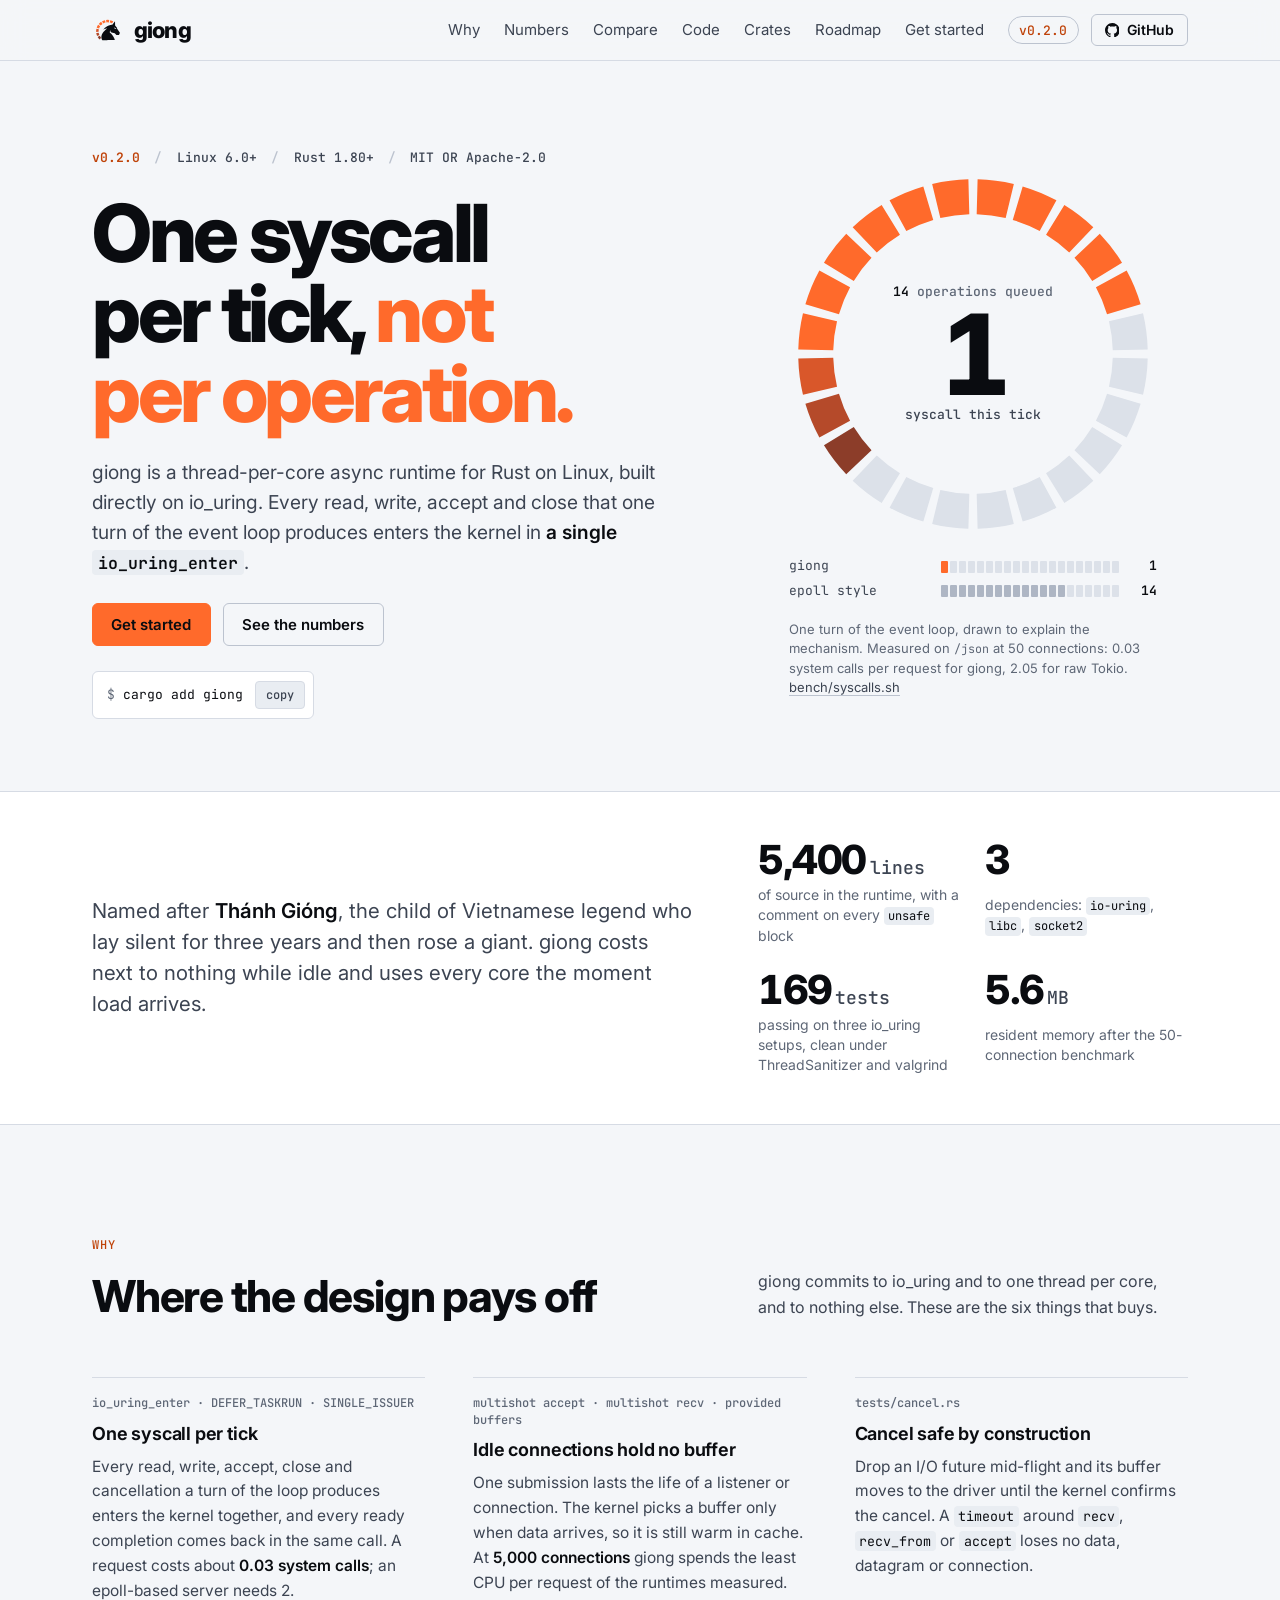
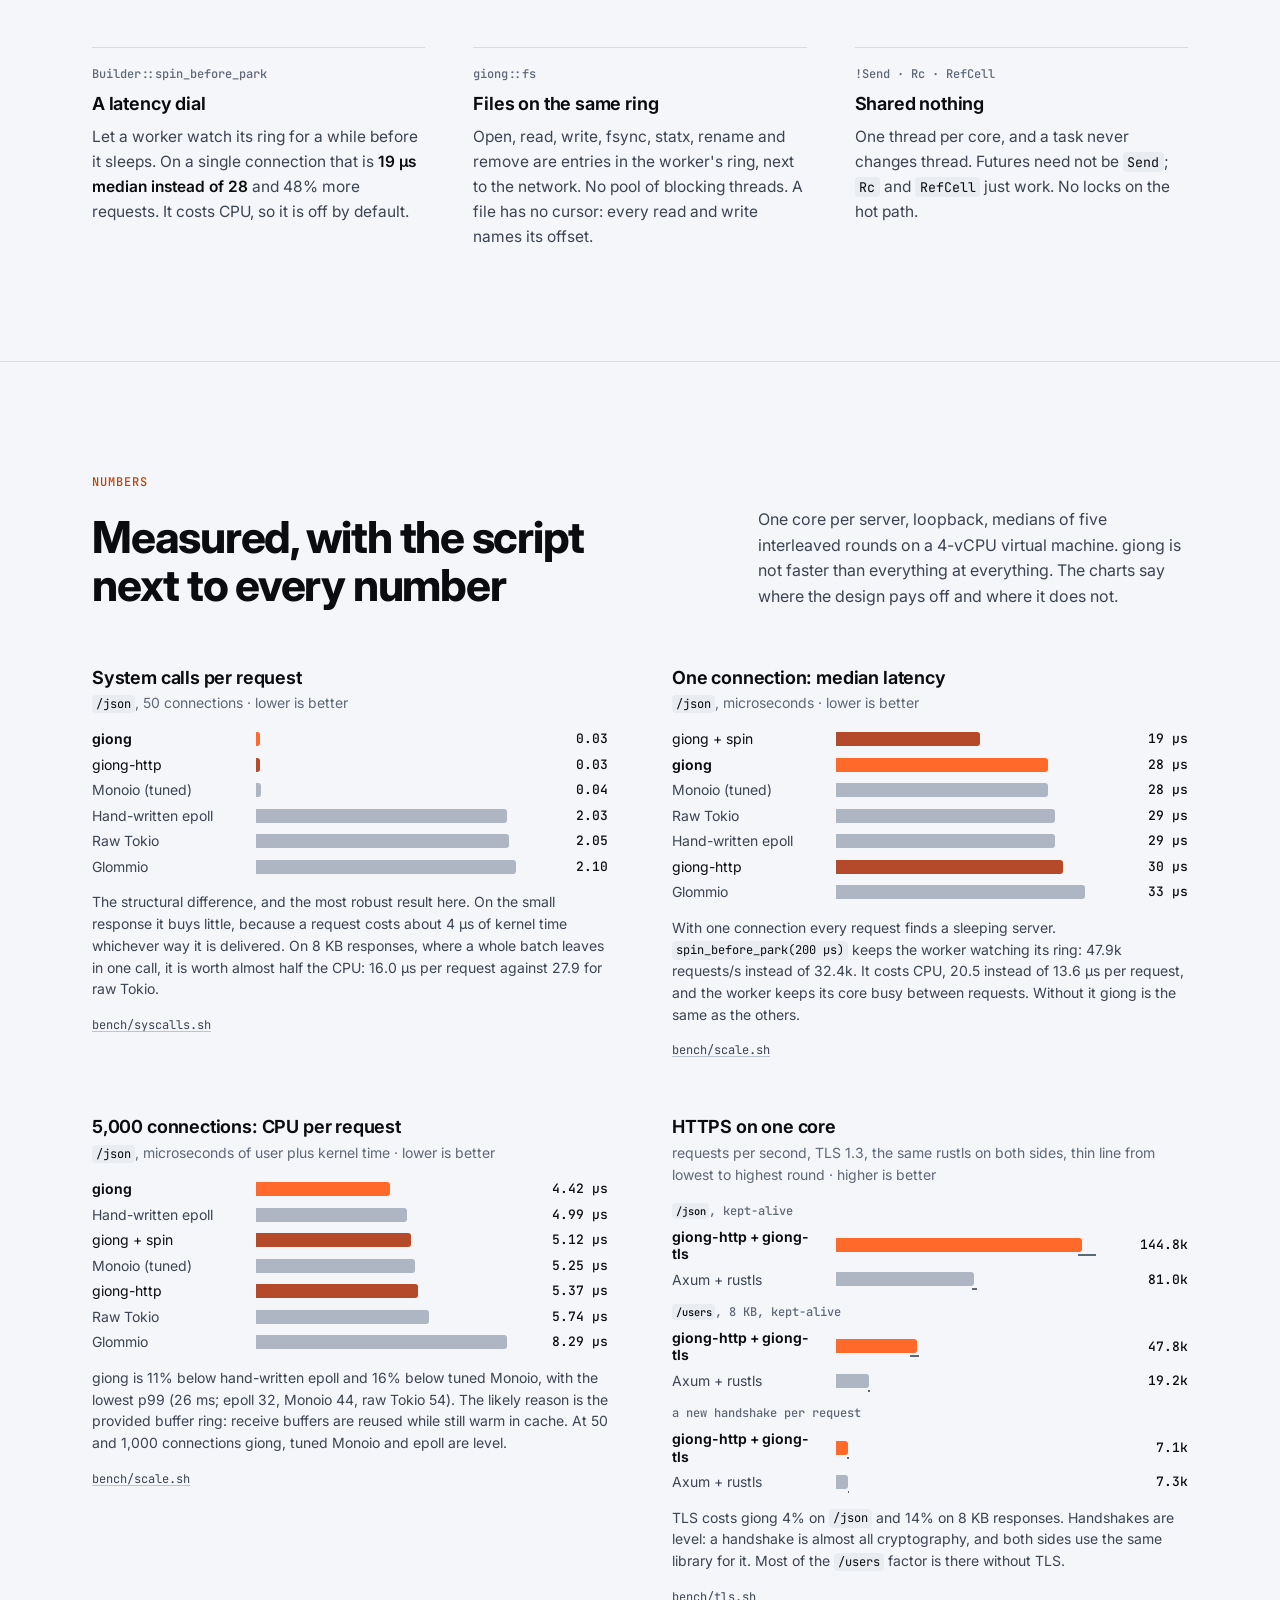
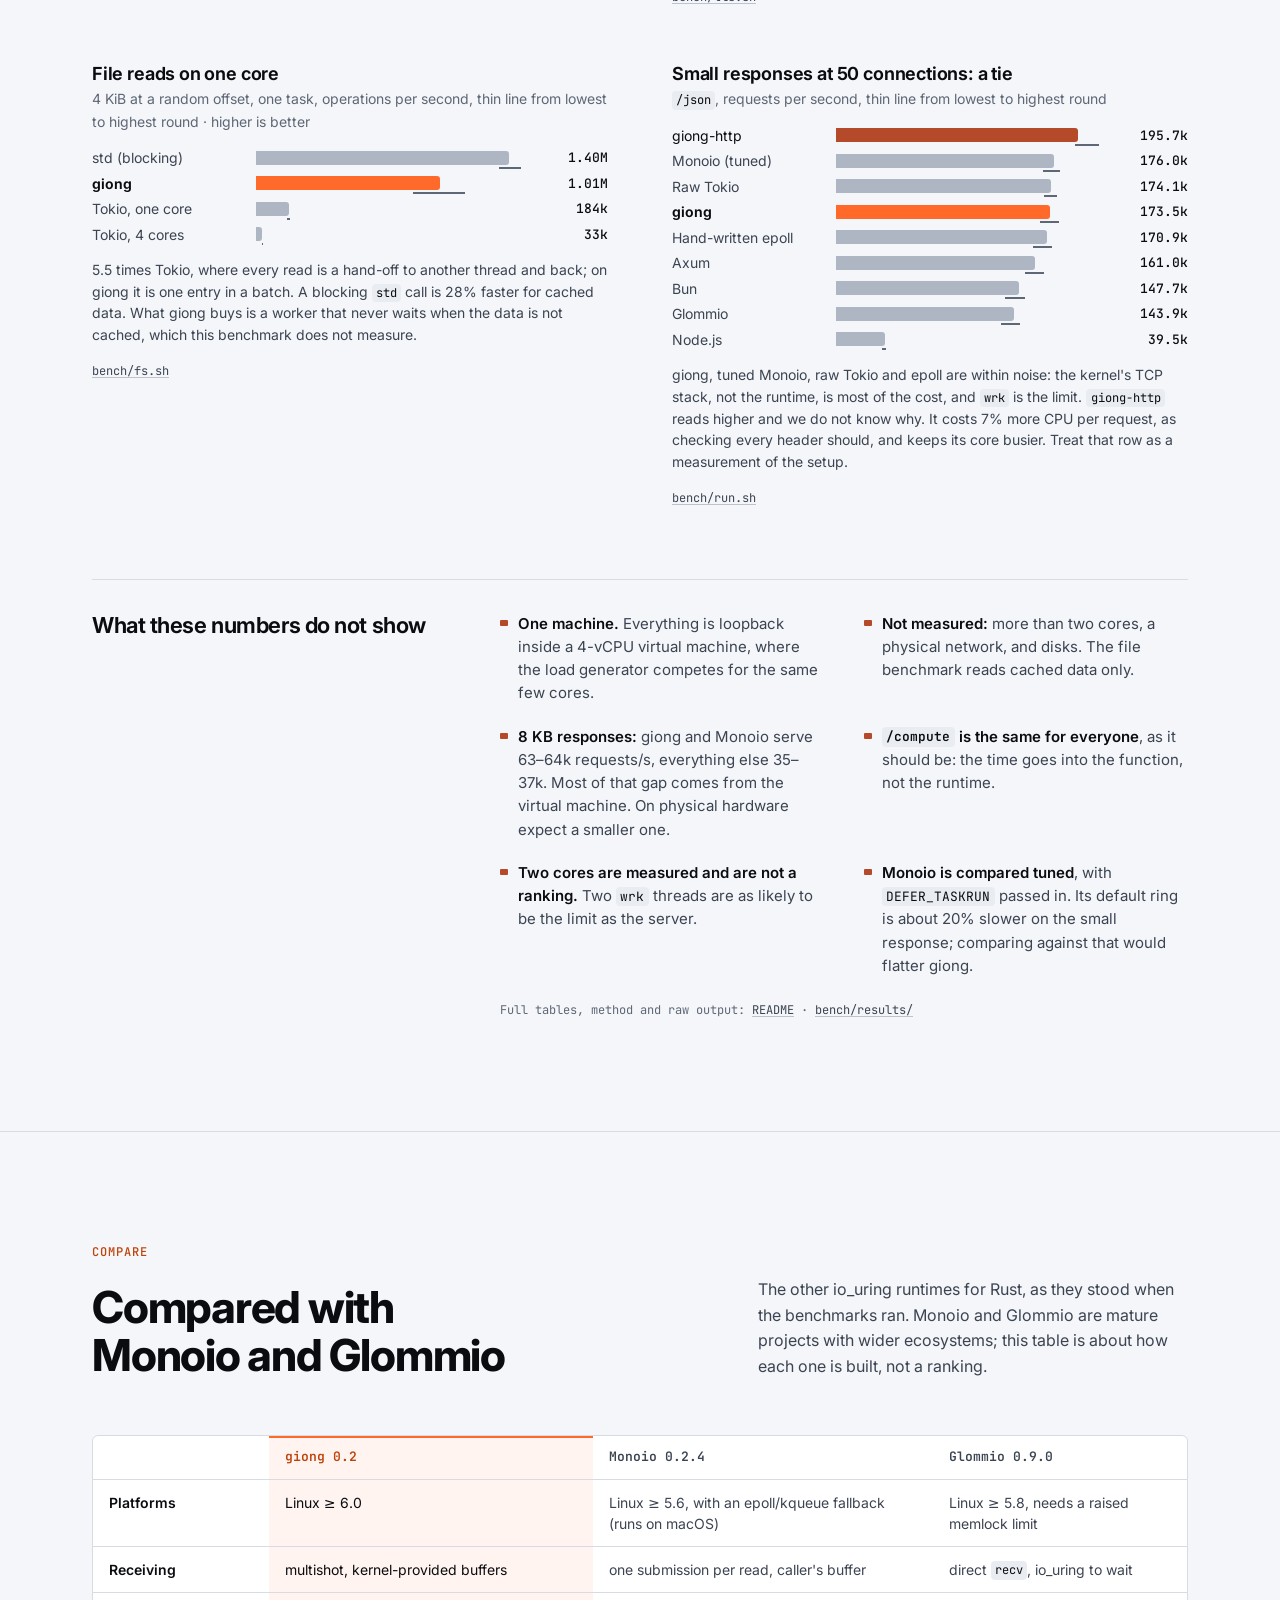
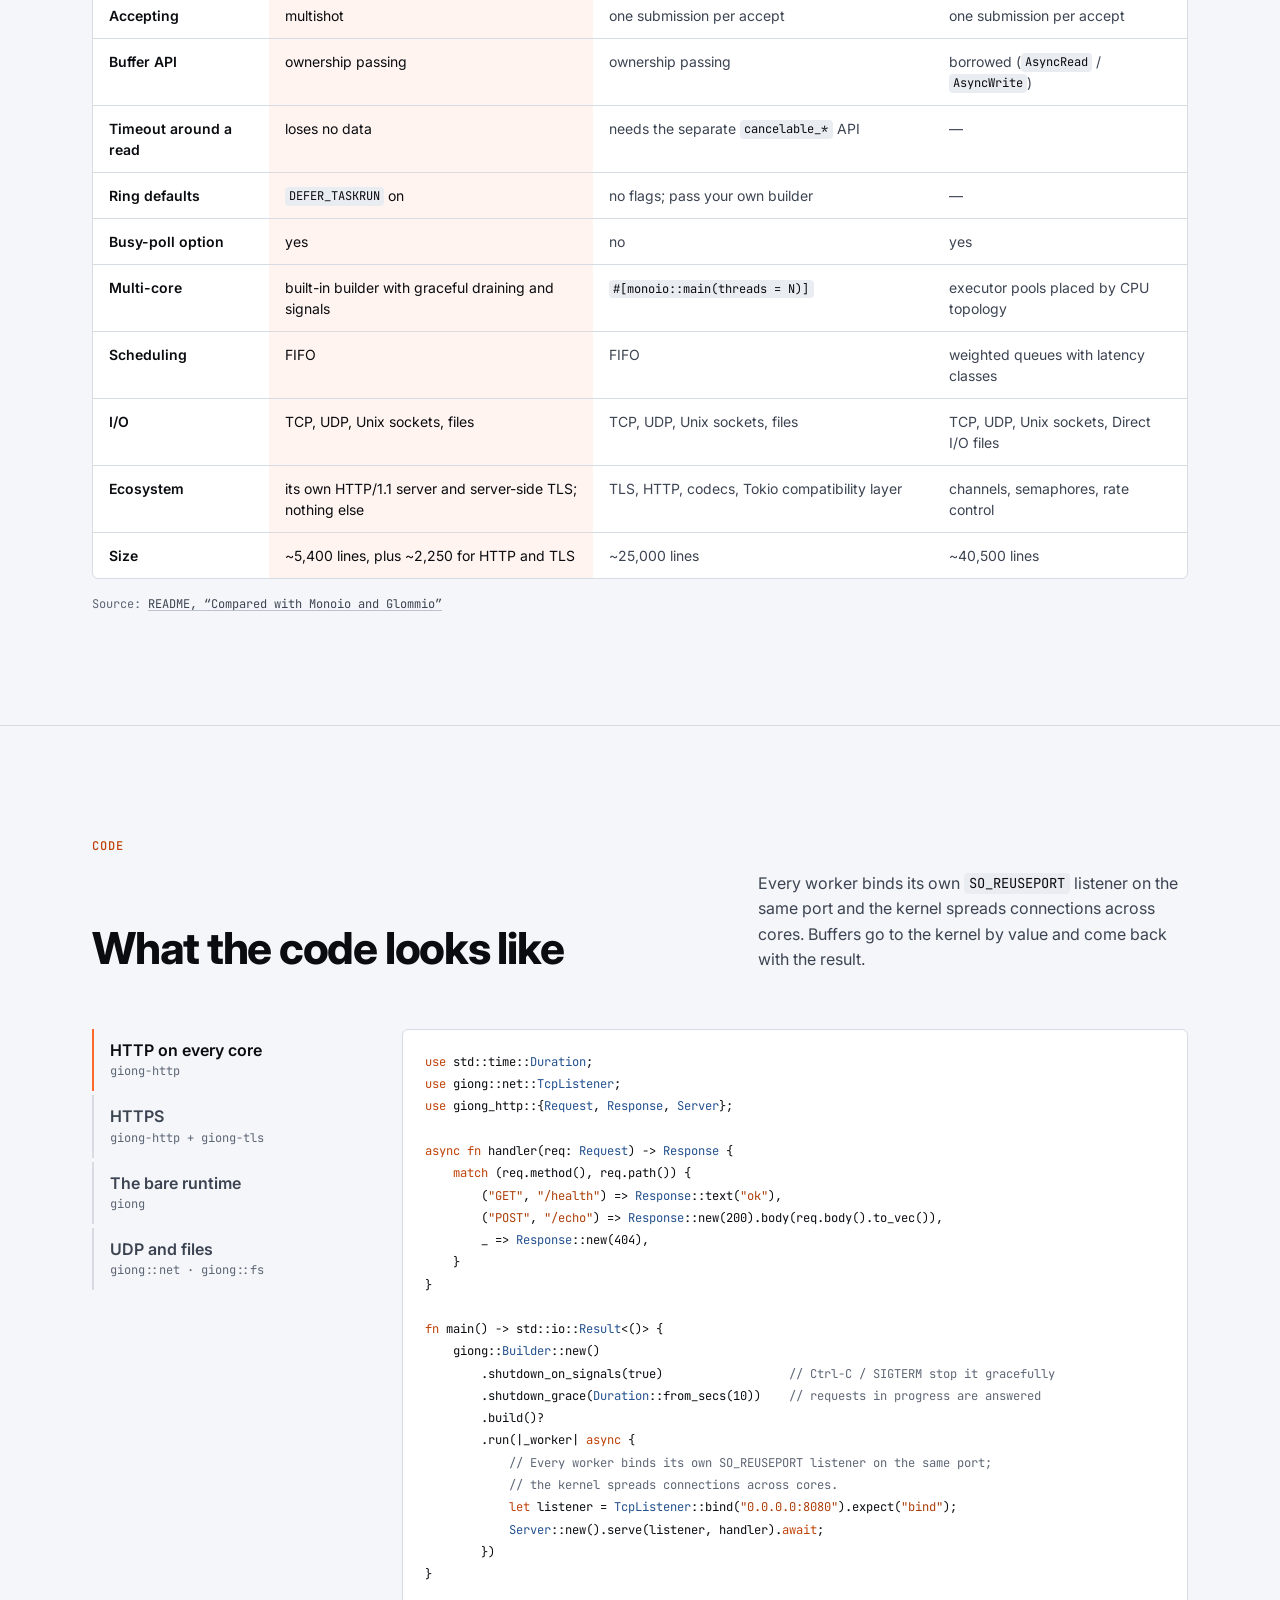
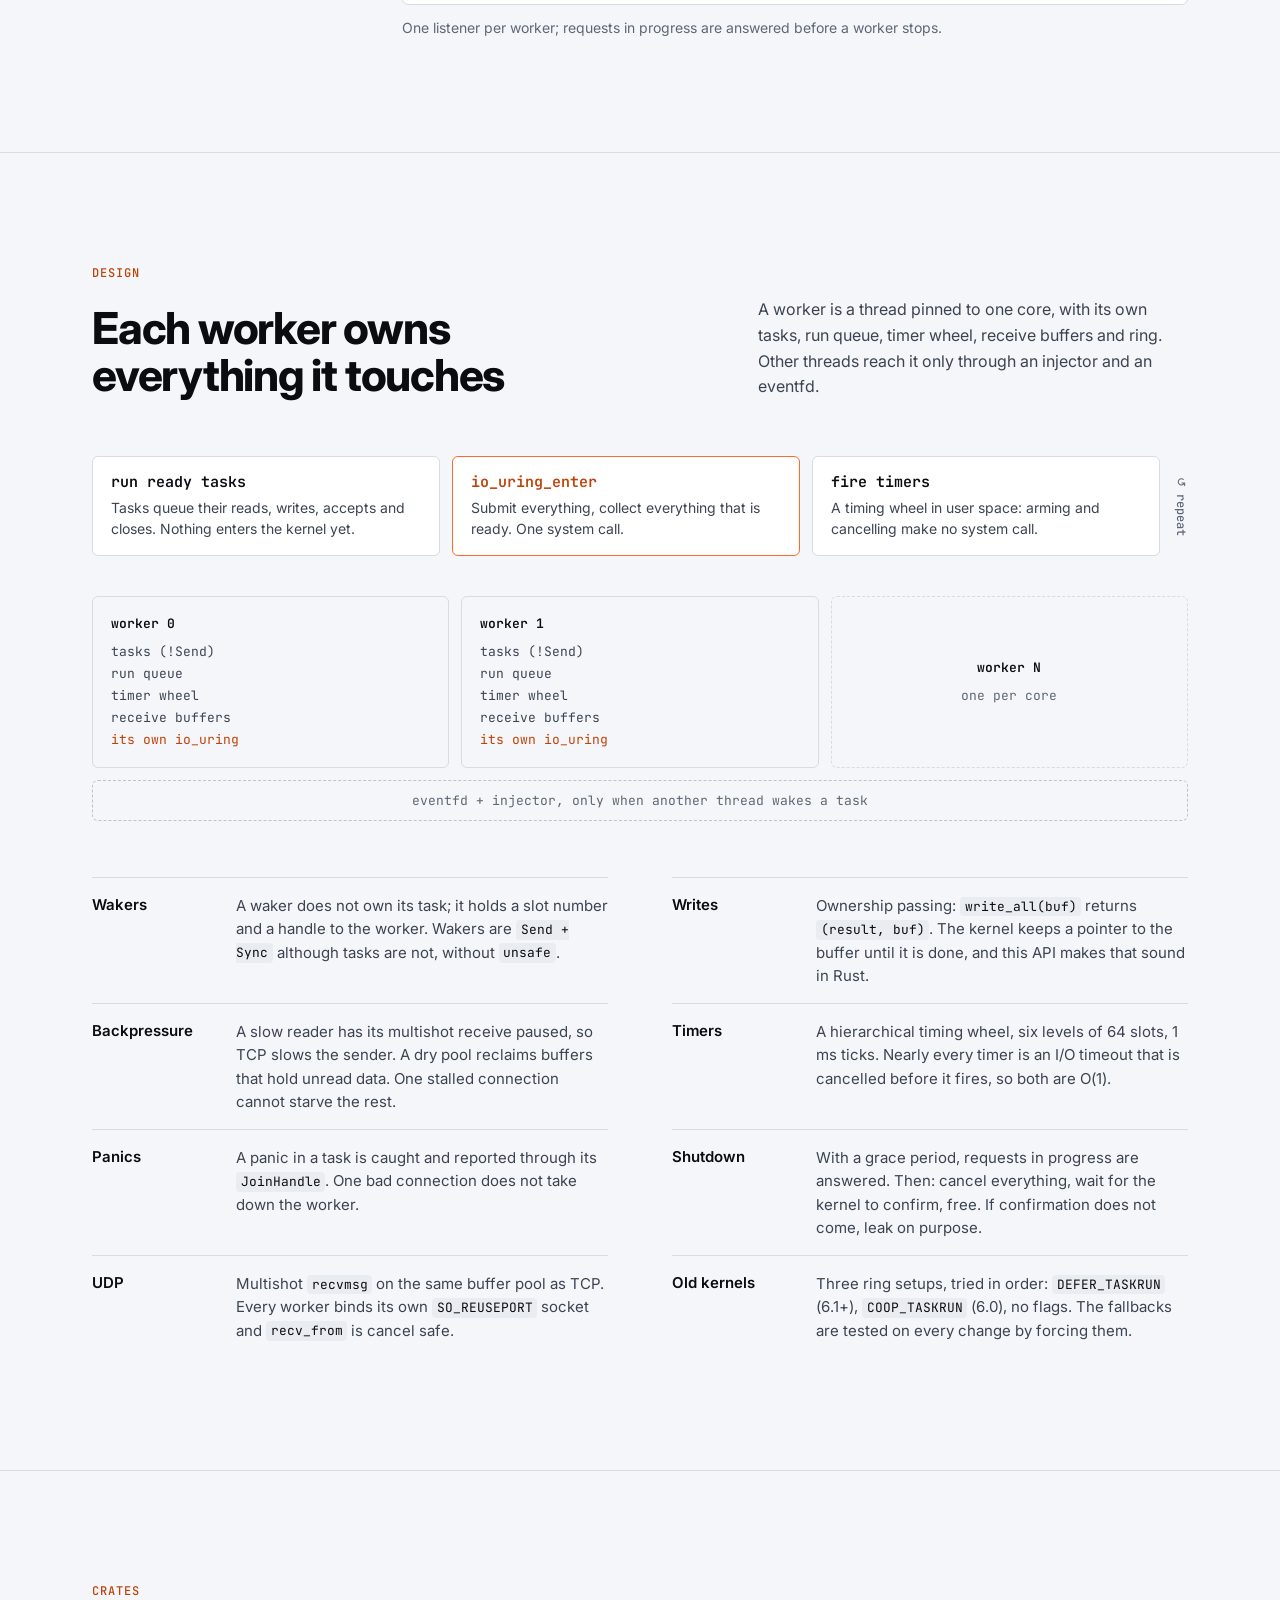
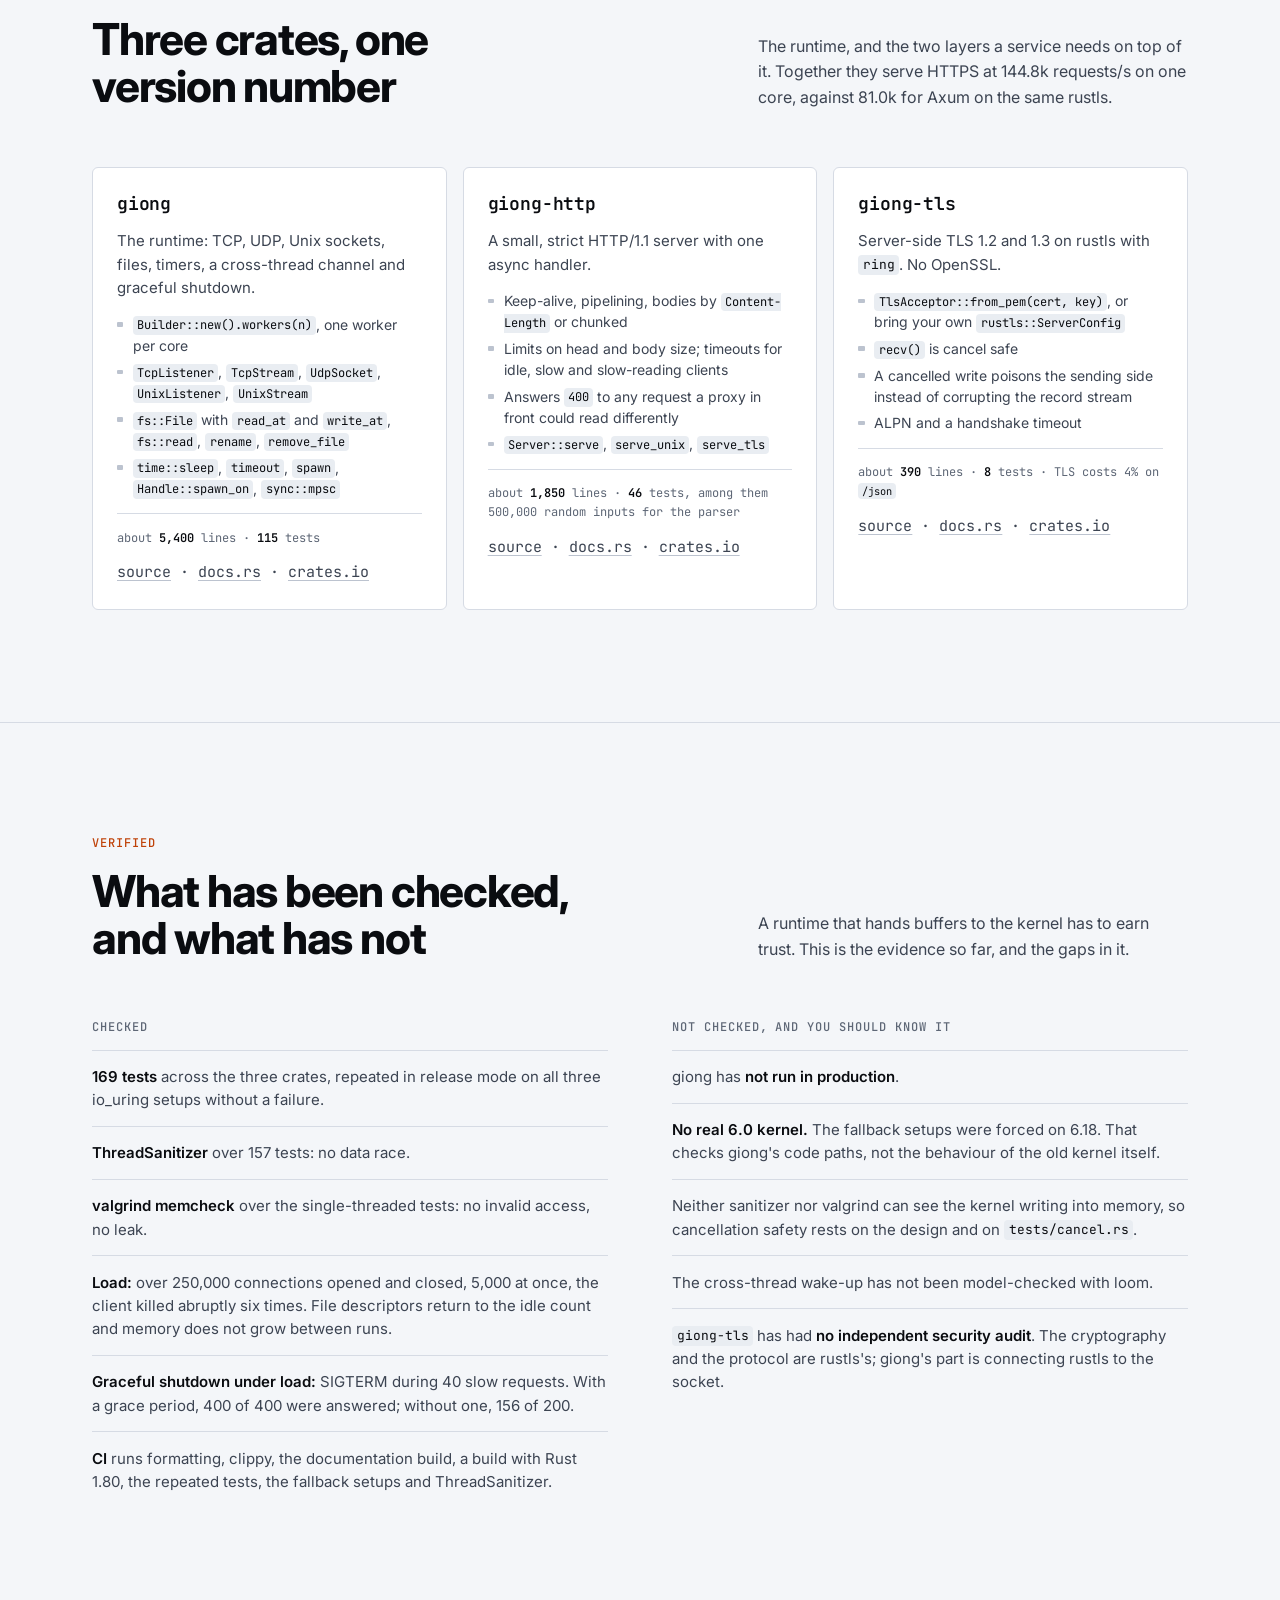
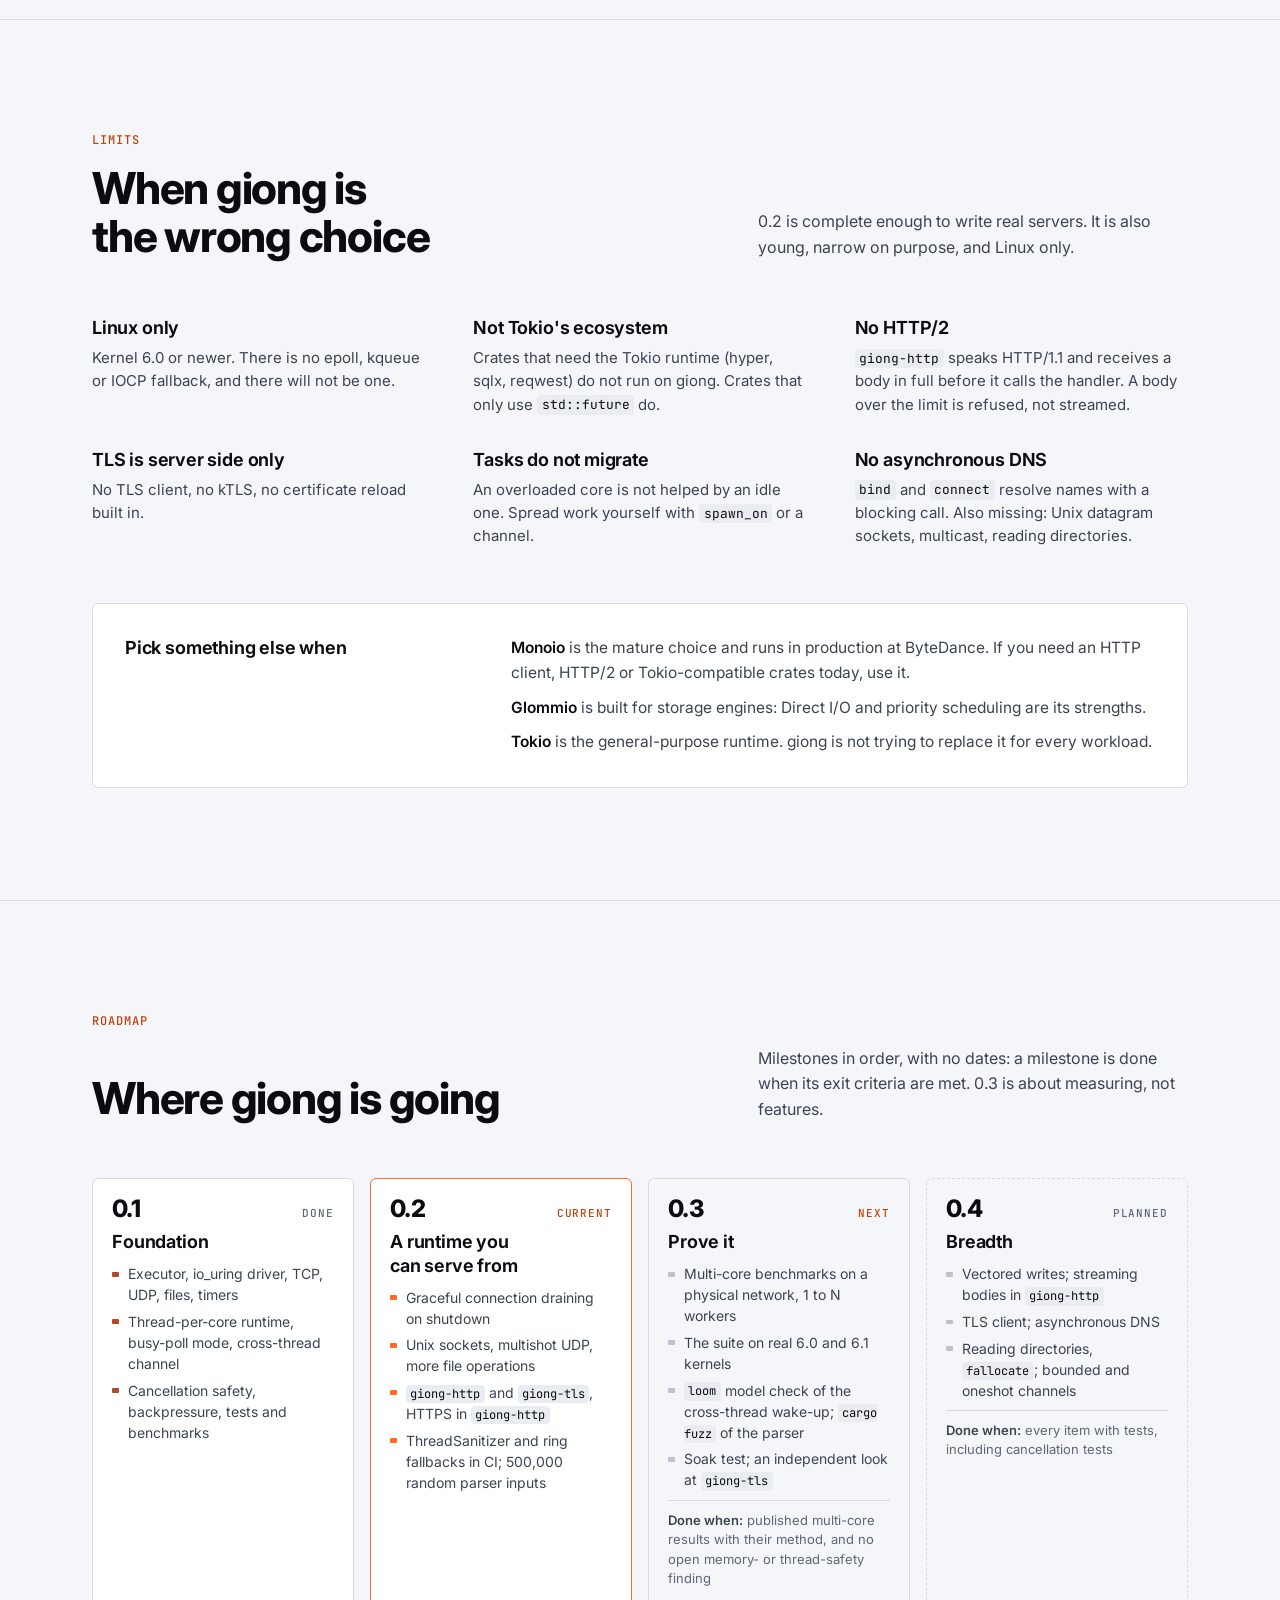
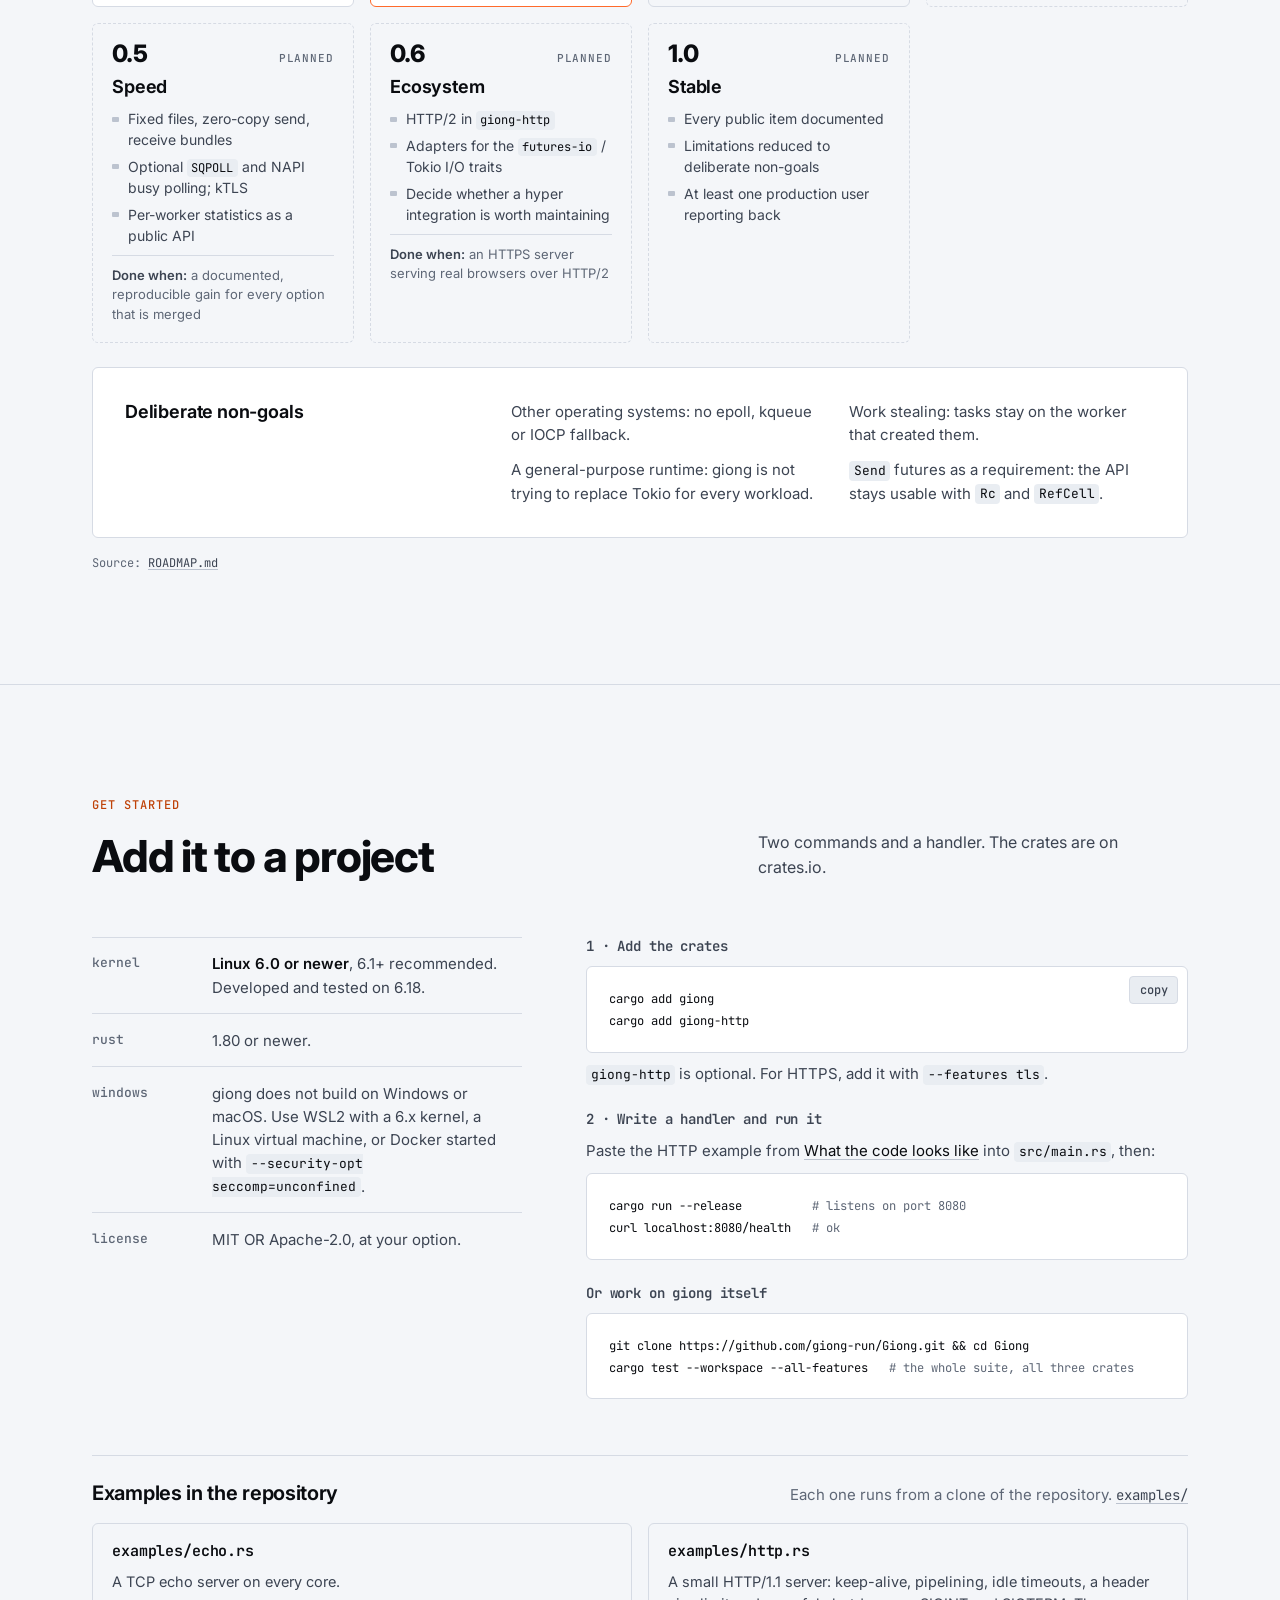
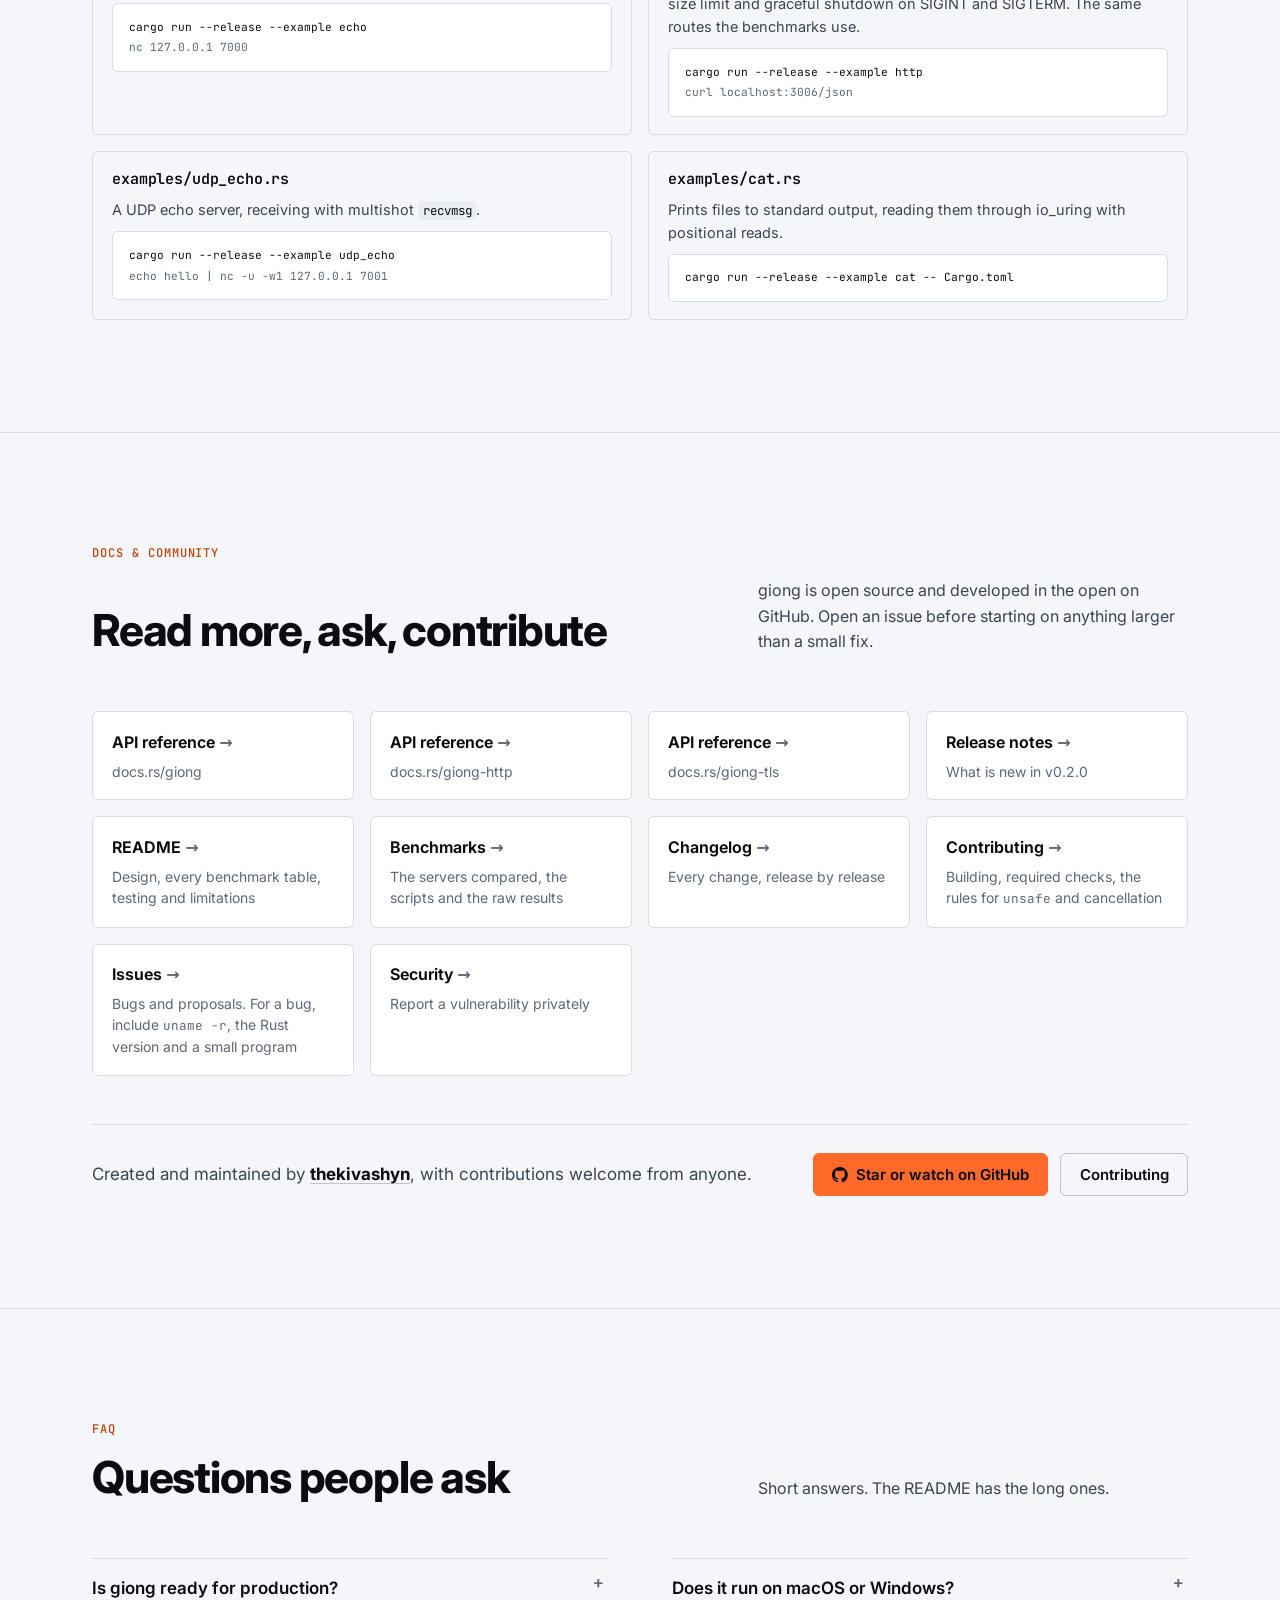
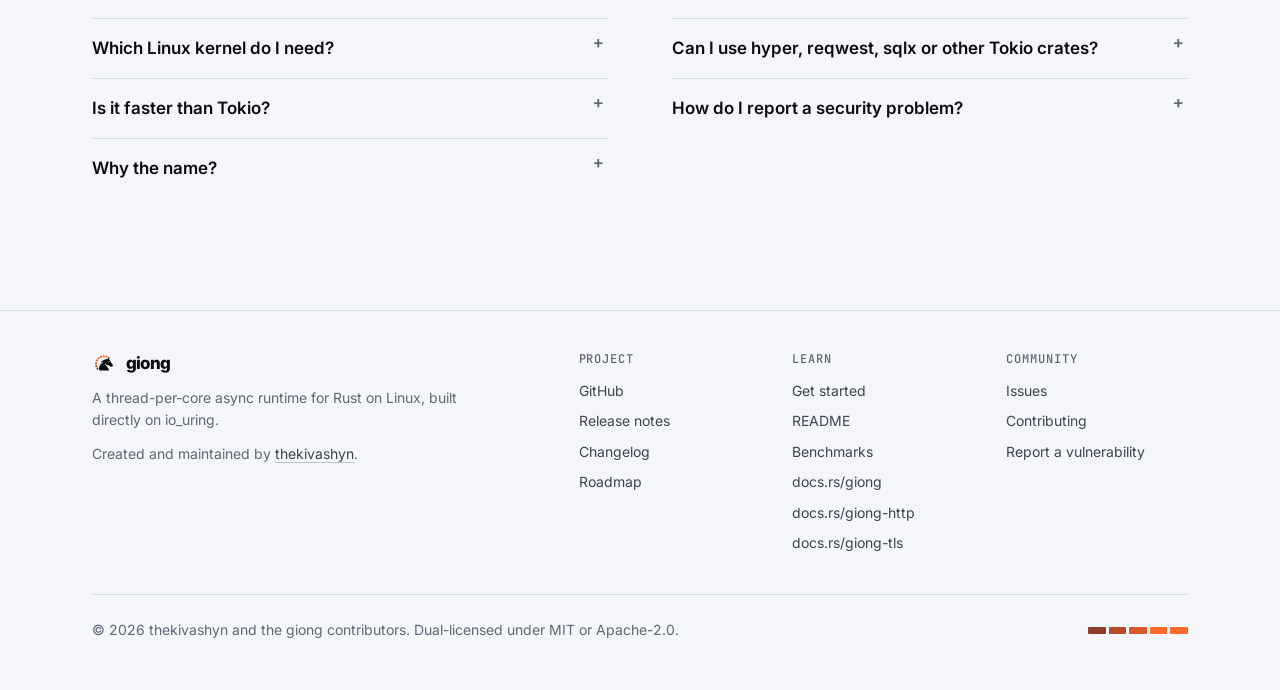
==== commit 90b30959: "docs(site): install from crates.io and link docs.rs giong, giong-http and giong-tls 0.2.0 are publis" ====
--- a/site/public/index.html
+++ b/site/public/index.html
@@ -59,7 +59,7 @@
         <a class="btn btn-main" href="#start">Get started</a>
         <a class="btn" href="#numbers">See the numbers</a>
       </div>
-      <div class="cmd"><code id="hero-cmd">cargo add --git https://github.com/giong-run/Giong --tag v0.2.0 giong</code><button class="copy" type="button" data-copy="hero-cmd" data-done="copied">copy</button></div>
+      <div class="cmd"><code id="hero-cmd">cargo add giong</code><button class="copy" type="button" data-copy="hero-cmd" data-done="copied">copy</button></div>
     </div>
 
     <figure class="tick" id="tick" data-unit1="syscall this tick" data-unitn="syscalls this tick">
@@ -205,7 +205,7 @@
 <section class="sec" id="crates">
   <div class="wrap">
     <header class="sec-head"><p class="eyebrow">crates</p><h2>Three crates, one version number</h2><p class="sec-lede">The runtime, and the two layers a service needs on top of it. Together they serve HTTPS at 144.8k requests/s on one core, against 81.0k for Axum on the same rustls.</p></header>
-    <div class="crates"><article class="crate"><h3>giong</h3><p>The runtime: TCP, UDP, Unix sockets, files, timers, a cross-thread channel and graceful shutdown.</p><ul><li><code>Builder::new().workers(n)</code>, one worker per core</li><li><code>TcpListener</code>, <code>TcpStream</code>, <code>UdpSocket</code>, <code>UnixListener</code>, <code>UnixStream</code></li><li><code>fs::File</code> with <code>read_at</code> and <code>write_at</code>, <code>fs::read</code>, <code>rename</code>, <code>remove_file</code></li><li><code>time::sleep</code>, <code>timeout</code>, <code>spawn</code>, <code>Handle::spawn_on</code>, <code>sync::mpsc</code></li></ul><p class="fact">about <b>5,400</b> lines · <b>115</b> tests</p><p class="crate-links"><a href="https://github.com/giong-run/Giong">source</a></p></article><article class="crate"><h3>giong-http</h3><p>A small, strict HTTP/1.1 server with one async handler.</p><ul><li>Keep-alive, pipelining, bodies by <code>Content-Length</code> or chunked</li><li>Limits on head and body size; timeouts for idle, slow and slow-reading clients</li><li>Answers <code>400</code> to any request a proxy in front could read differently</li><li><code>Server::serve</code>, <code>serve_unix</code>, <code>serve_tls</code></li></ul><p class="fact">about <b>1,850</b> lines · <b>46</b> tests, among them 500,000 random inputs for the parser</p><p class="crate-links"><a href="https://github.com/giong-run/Giong/tree/main/giong-http">source</a></p></article><article class="crate"><h3>giong-tls</h3><p>Server-side TLS 1.2 and 1.3 on rustls with <code>ring</code>. No OpenSSL.</p><ul><li><code>TlsAcceptor::from_pem(cert, key)</code>, or bring your own <code>rustls::ServerConfig</code></li><li><code>recv()</code> is cancel safe</li><li>A cancelled write poisons the sending side instead of corrupting the record stream</li><li>ALPN and a handshake timeout</li></ul><p class="fact">about <b>390</b> lines · <b>8</b> tests · TLS costs 4% on <code>/json</code></p><p class="crate-links"><a href="https://github.com/giong-run/Giong/tree/main/giong-tls">source</a></p></article></div>
+    <div class="crates"><article class="crate"><h3>giong</h3><p>The runtime: TCP, UDP, Unix sockets, files, timers, a cross-thread channel and graceful shutdown.</p><ul><li><code>Builder::new().workers(n)</code>, one worker per core</li><li><code>TcpListener</code>, <code>TcpStream</code>, <code>UdpSocket</code>, <code>UnixListener</code>, <code>UnixStream</code></li><li><code>fs::File</code> with <code>read_at</code> and <code>write_at</code>, <code>fs::read</code>, <code>rename</code>, <code>remove_file</code></li><li><code>time::sleep</code>, <code>timeout</code>, <code>spawn</code>, <code>Handle::spawn_on</code>, <code>sync::mpsc</code></li></ul><p class="fact">about <b>5,400</b> lines · <b>115</b> tests</p><p class="crate-links"><a href="https://github.com/giong-run/Giong">source</a> · <a href="https://docs.rs/giong">docs.rs</a> · <a href="https://crates.io/crates/giong">crates.io</a></p></article><article class="crate"><h3>giong-http</h3><p>A small, strict HTTP/1.1 server with one async handler.</p><ul><li>Keep-alive, pipelining, bodies by <code>Content-Length</code> or chunked</li><li>Limits on head and body size; timeouts for idle, slow and slow-reading clients</li><li>Answers <code>400</code> to any request a proxy in front could read differently</li><li><code>Server::serve</code>, <code>serve_unix</code>, <code>serve_tls</code></li></ul><p class="fact">about <b>1,850</b> lines · <b>46</b> tests, among them 500,000 random inputs for the parser</p><p class="crate-links"><a href="https://github.com/giong-run/Giong/tree/main/giong-http">source</a> · <a href="https://docs.rs/giong-http">docs.rs</a> · <a href="https://crates.io/crates/giong-http">crates.io</a></p></article><article class="crate"><h3>giong-tls</h3><p>Server-side TLS 1.2 and 1.3 on rustls with <code>ring</code>. No OpenSSL.</p><ul><li><code>TlsAcceptor::from_pem(cert, key)</code>, or bring your own <code>rustls::ServerConfig</code></li><li><code>recv()</code> is cancel safe</li><li>A cancelled write poisons the sending side instead of corrupting the record stream</li><li>ALPN and a handshake timeout</li></ul><p class="fact">about <b>390</b> lines · <b>8</b> tests · TLS costs 4% on <code>/json</code></p><p class="crate-links"><a href="https://github.com/giong-run/Giong/tree/main/giong-tls">source</a> · <a href="https://docs.rs/giong-tls">docs.rs</a> · <a href="https://crates.io/crates/giong-tls">crates.io</a></p></article></div>
   </div>
 </section>
 
@@ -238,14 +238,14 @@
 
 <section class="sec" id="start">
   <div class="wrap">
-    <header class="sec-head"><p class="eyebrow">get started</p><h2>Add it to a project</h2><p class="sec-lede">Two commands and a handler. Version 0.2 is not on crates.io yet, so Cargo fetches the <code>v0.2.0</code> tag from GitHub; the code is the same.</p></header>
+    <header class="sec-head"><p class="eyebrow">get started</p><h2>Add it to a project</h2><p class="sec-lede">Two commands and a handler. The crates are on crates.io.</p></header>
     <div class="start">
       <dl class="reqs"><div><dt>kernel</dt><dd><strong>Linux 6.0 or newer</strong>, 6.1+ recommended. Developed and tested on 6.18.</dd></div><div><dt>rust</dt><dd>1.80 or newer.</dd></div><div><dt>windows</dt><dd>giong does not build on Windows or macOS. Use WSL2 with a 6.x kernel, a Linux virtual machine, or Docker started with <code>--security-opt seccomp=unconfined</code>.</dd></div><div><dt>license</dt><dd>MIT OR Apache-2.0, at your option.</dd></div></dl>
       <div class="steps">
         <div class="step">
           <h3>1 · Add the crates</h3>
-          <div class="code-copy"><pre class="code" tabindex="0"><code id="install">cargo add --git https://github.com/giong-run/Giong --tag v0.2.0 giong
-cargo add --git https://github.com/giong-run/Giong --tag v0.2.0 giong-http</code></pre><button class="copy" type="button" data-copy="install" data-done="copied">copy</button></div>
+          <div class="code-copy"><pre class="code" tabindex="0"><code id="install">cargo add giong
+cargo add giong-http</code></pre><button class="copy" type="button" data-copy="install" data-done="copied">copy</button></div>
           <p><code>giong-http</code> is optional. For HTTPS, add it with <code>--features tls</code>.</p>
         </div>
         <div class="step">
@@ -272,7 +272,7 @@
 <section class="sec" id="resources">
   <div class="wrap">
     <header class="sec-head"><p class="eyebrow">docs & community</p><h2>Read more, ask, contribute</h2><p class="sec-lede">giong is open source and developed in the open on GitHub. Open an issue before starting on anything larger than a small fix.</p></header>
-    <div class="res-grid"><a class="res" href="https://github.com/giong-run/Giong/blob/main/src/lib.rs"><b>API reference</b><span><code>cargo doc --open</code> in a clone; docs.rs once the crates are published</span></a><a class="res" href="https://github.com/giong-run/Giong/releases/tag/v0.2.0"><b>Release notes</b><span>What is new in v0.2.0</span></a><a class="res" href="https://github.com/giong-run/Giong#readme"><b>README</b><span>Design, every benchmark table, testing and limitations</span></a><a class="res" href="https://github.com/giong-run/Giong/tree/main/bench"><b>Benchmarks</b><span>The servers compared, the scripts and the raw results</span></a><a class="res" href="https://github.com/giong-run/Giong/blob/main/CHANGELOG.md"><b>Changelog</b><span>Every change, release by release</span></a><a class="res" href="https://github.com/giong-run/Giong/blob/main/CONTRIBUTING.md"><b>Contributing</b><span>Building, required checks, the rules for <code>unsafe</code> and cancellation</span></a><a class="res" href="https://github.com/giong-run/Giong/issues"><b>Issues</b><span>Bugs and proposals. For a bug, include <code>uname -r</code>, the Rust version and a small program</span></a><a class="res" href="https://github.com/giong-run/Giong/security/advisories/new"><b>Security</b><span>Report a vulnerability privately</span></a></div>
+    <div class="res-grid"><a class="res" href="https://docs.rs/giong"><b>API reference</b><span>docs.rs/giong</span></a><a class="res" href="https://docs.rs/giong-http"><b>API reference</b><span>docs.rs/giong-http</span></a><a class="res" href="https://docs.rs/giong-tls"><b>API reference</b><span>docs.rs/giong-tls</span></a><a class="res" href="https://github.com/giong-run/Giong/releases/tag/v0.2.0"><b>Release notes</b><span>What is new in v0.2.0</span></a><a class="res" href="https://github.com/giong-run/Giong#readme"><b>README</b><span>Design, every benchmark table, testing and limitations</span></a><a class="res" href="https://github.com/giong-run/Giong/tree/main/bench"><b>Benchmarks</b><span>The servers compared, the scripts and the raw results</span></a><a class="res" href="https://github.com/giong-run/Giong/blob/main/CHANGELOG.md"><b>Changelog</b><span>Every change, release by release</span></a><a class="res" href="https://github.com/giong-run/Giong/blob/main/CONTRIBUTING.md"><b>Contributing</b><span>Building, required checks, the rules for <code>unsafe</code> and cancellation</span></a><a class="res" href="https://github.com/giong-run/Giong/issues"><b>Issues</b><span>Bugs and proposals. For a bug, include <code>uname -r</code>, the Rust version and a small program</span></a><a class="res" href="https://github.com/giong-run/Giong/security/advisories/new"><b>Security</b><span>Report a vulnerability privately</span></a></div>
     <div class="author">
       <p>Created and maintained by <a href="https://github.com/thekivashyn"><b>thekivashyn</b></a>, with contributions welcome from anyone.</p>
       <div class="start-cta">
@@ -311,7 +311,7 @@
         <a href="#start">Get started</a>
         <a href="https://github.com/giong-run/Giong#readme">README</a>
         <a href="https://github.com/giong-run/Giong/tree/main/bench">Benchmarks</a>
-        <a href="https://github.com/giong-run/Giong/tree/main/examples">Examples</a>
+        <a href="https://docs.rs/giong">docs.rs/giong</a><a href="https://docs.rs/giong-http">docs.rs/giong-http</a><a href="https://docs.rs/giong-tls">docs.rs/giong-tls</a>
       </nav>
       <nav class="foot-col" aria-label="Community">
         <h2>Community</h2>
